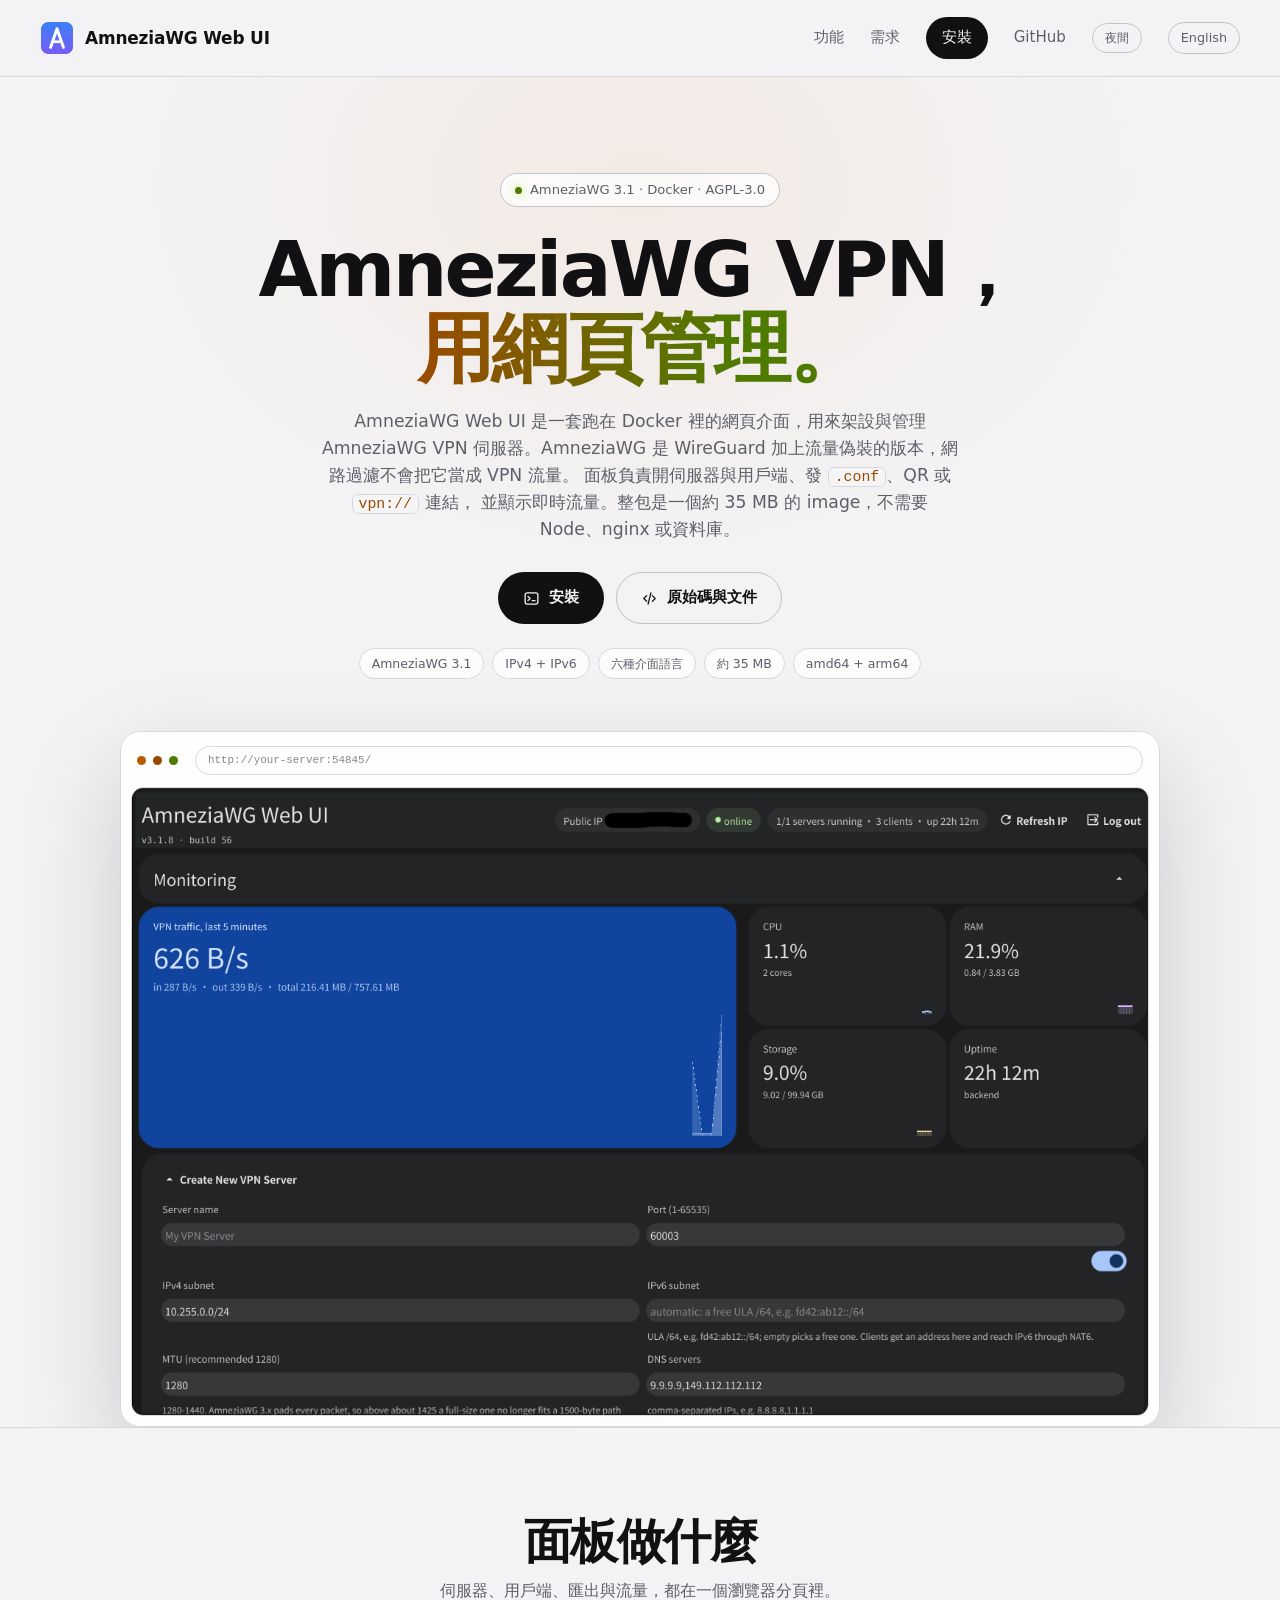
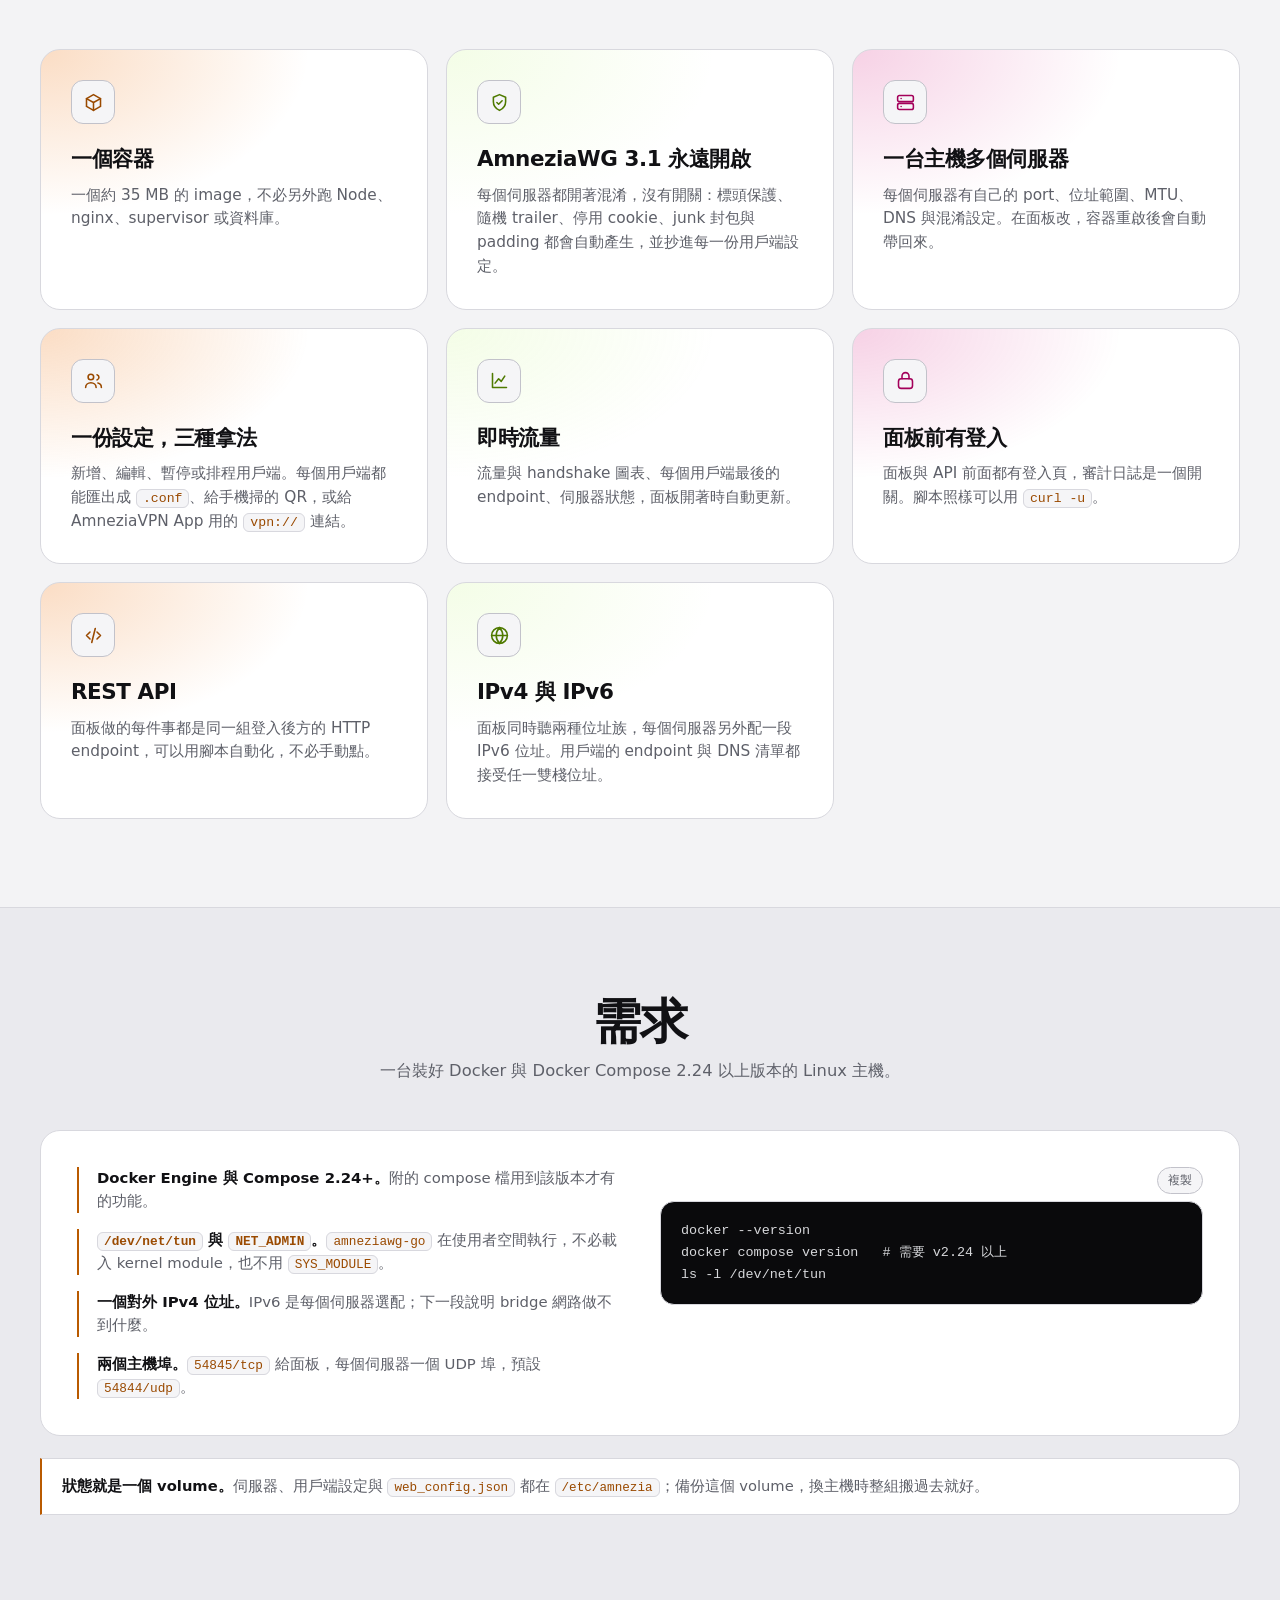
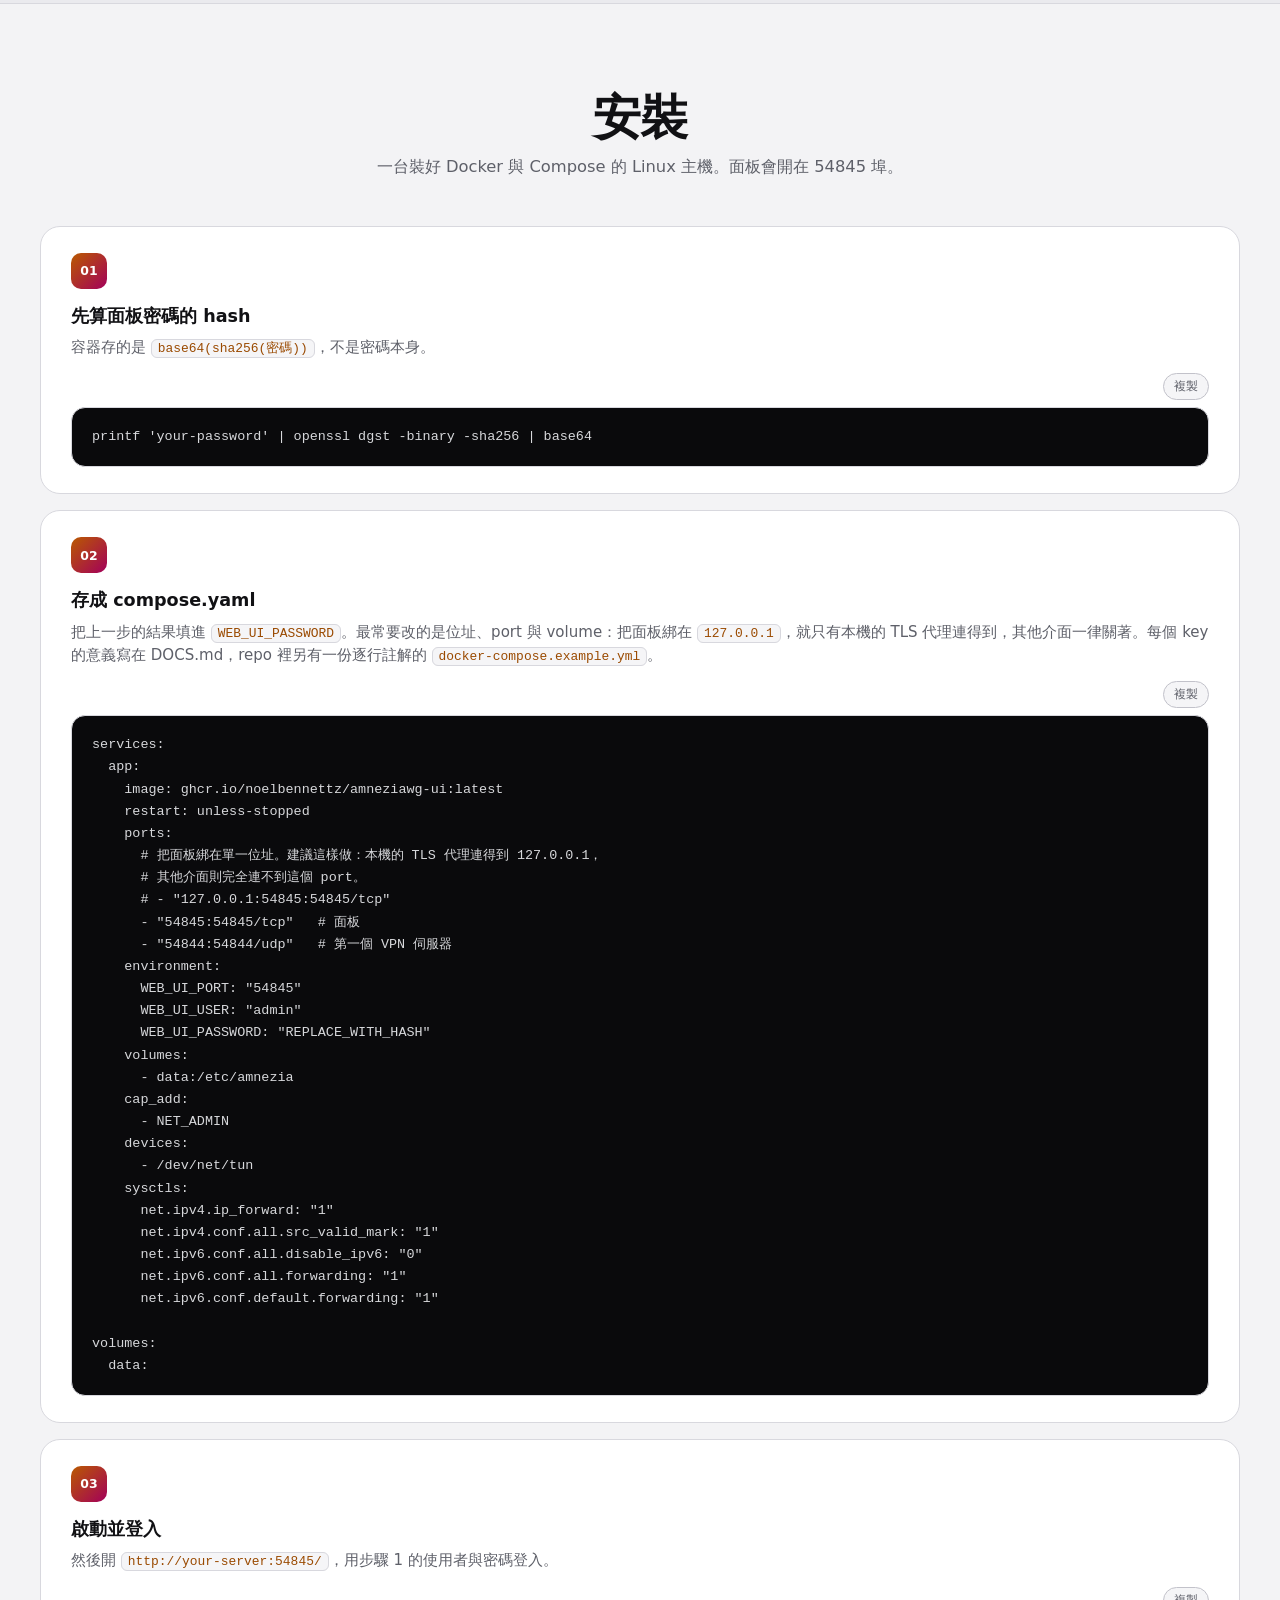
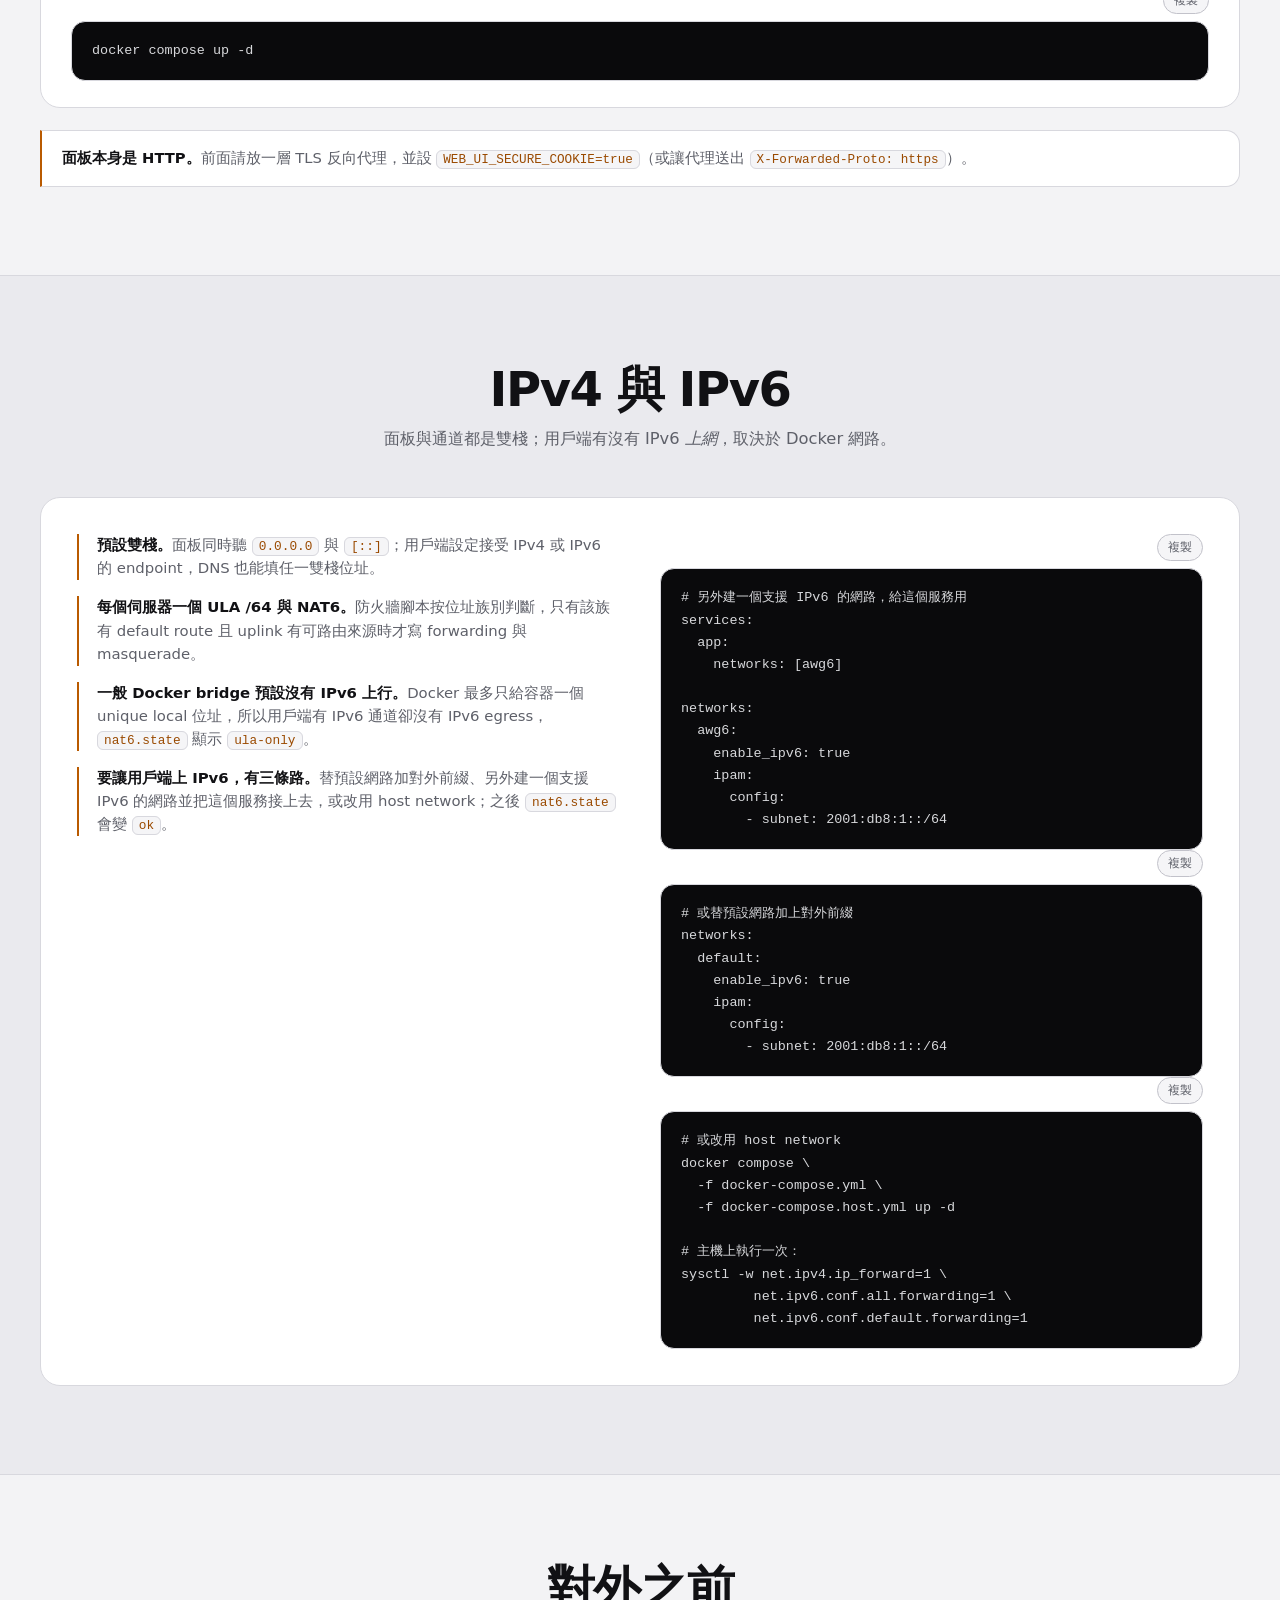
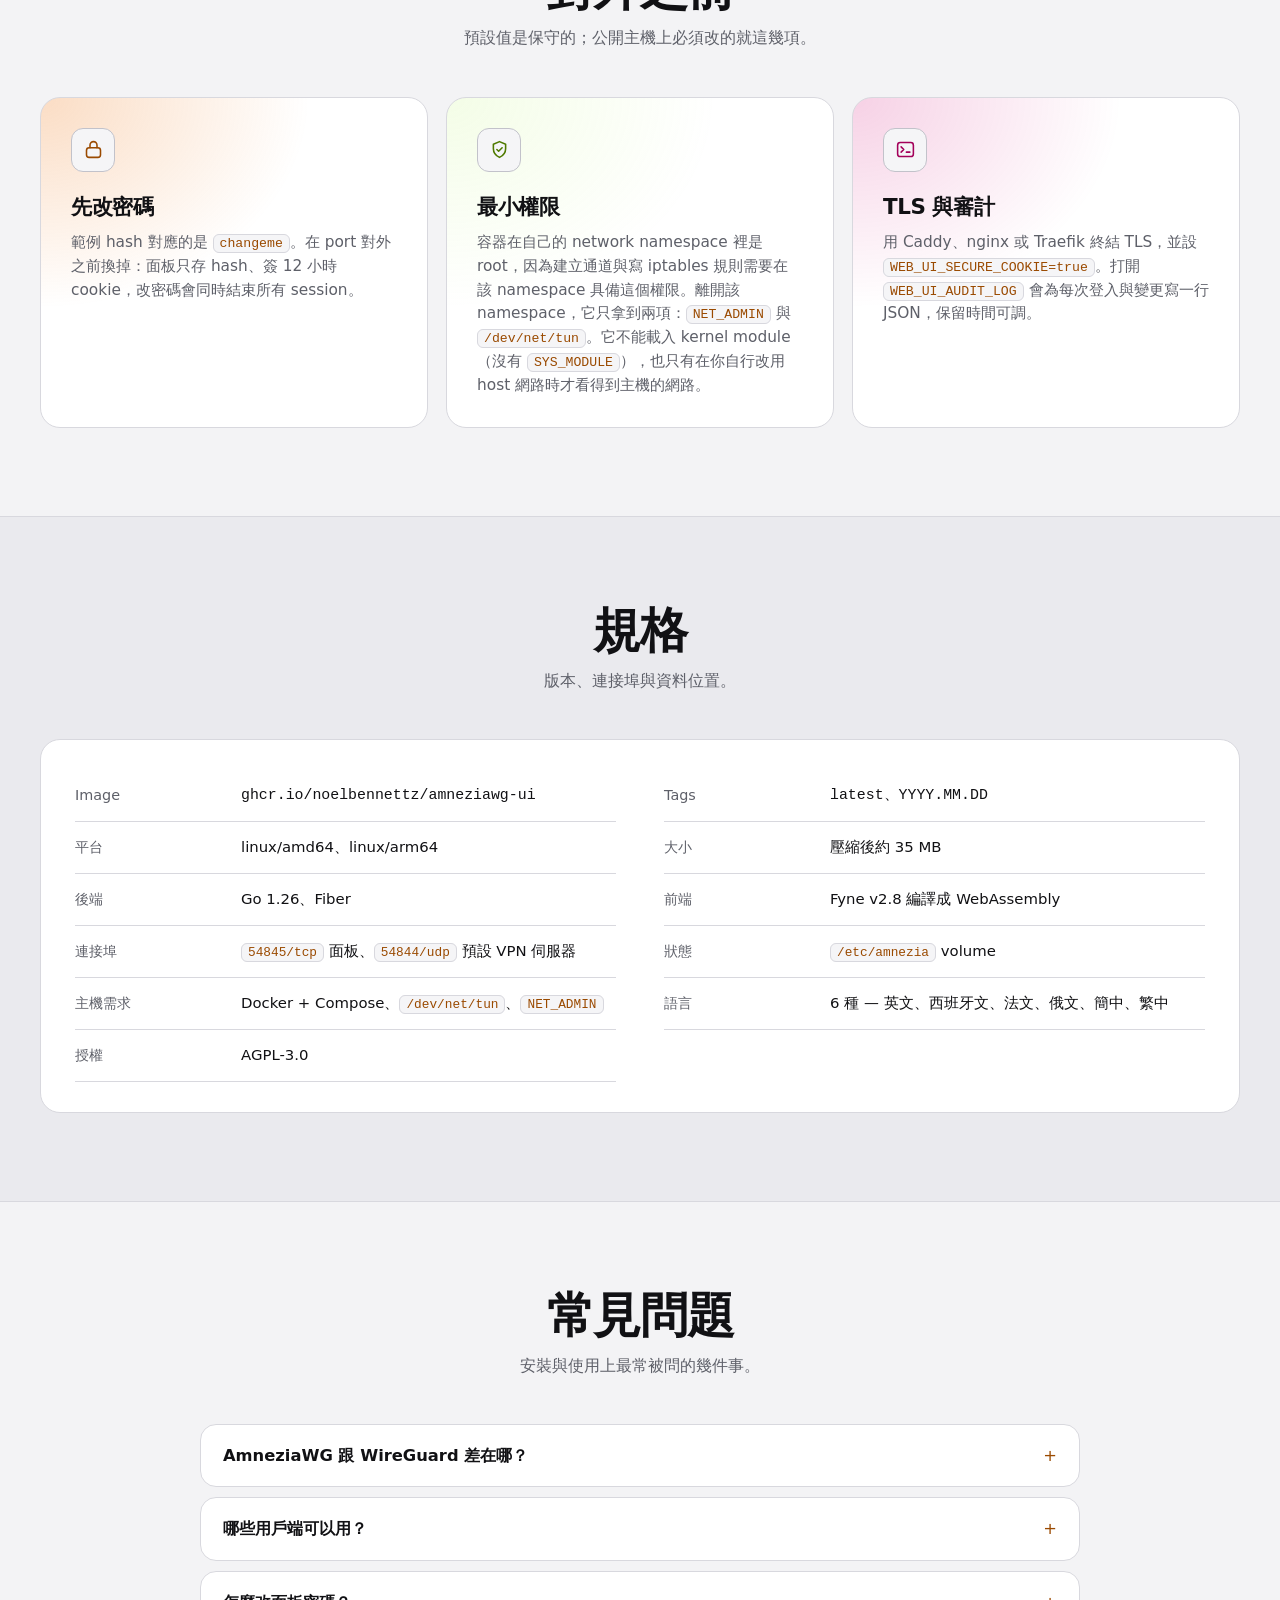
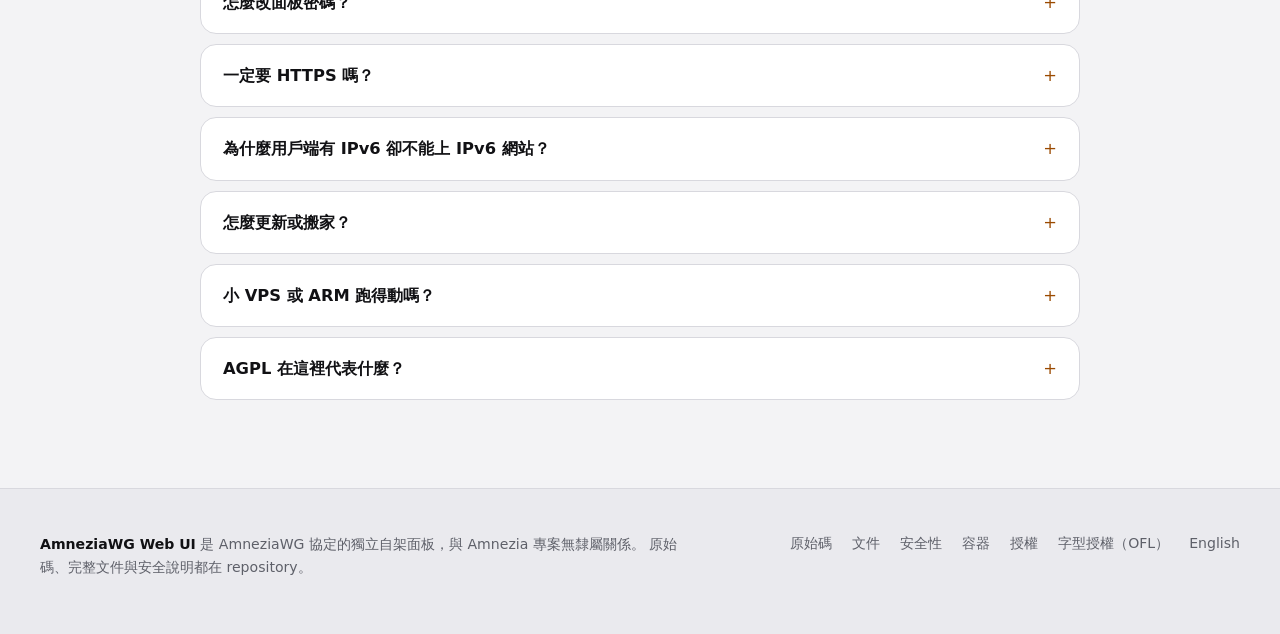
==== docs/zh.html @ 4cb60e6b "Describe the panel in the visitor terms, not the implementation Cards no longer list the Go/Fiber/Fy" ====
<!doctype html>
<html lang="zh-Hant">
<head>
<meta charset="utf-8">
<meta name="viewport" content="width=device-width, initial-scale=1">
<title>AmneziaWG Web UI — 一個容器跑起自架 VPN 面板</title>
<meta name="description" content="自架的 AmneziaWG 3.1 管理面板，約 35 MB 的 Docker image。建立伺服器與用戶端、匯出 .conf／QR／vpn://、即時看流量，支援 IPv4 與 IPv6。">
<meta name="theme-color" content="#0e0e11">
<link rel="canonical" href="https://noelbennettz.github.io/amneziawg-ui/zh.html">
<link rel="alternate" hreflang="en" href="index.html">
<link rel="icon" href="assets/icon.png" type="image/png">
<link rel="apple-touch-icon" href="assets/icon.png">
<link rel="preload" href="assets/fonts/plex-700.woff2" as="font" type="font/woff2" crossorigin>
<script>
(function () {
  var root = document.documentElement;
  var zh = root.lang.indexOf("zh") === 0;
  try {
    var saved = localStorage.getItem("theme");
    root.dataset.theme = saved ||
      (window.matchMedia("(prefers-color-scheme: dark)").matches ? "dark" : "light");
  } catch (e) { root.dataset.theme = "dark"; }
  document.addEventListener("DOMContentLoaded", function () {
    var btn = document.querySelector(".theme-toggle");
    if (!btn) return;
    function render() {
      var dark = root.dataset.theme === "dark";
      btn.textContent = dark ? (zh ? "日間" : "Light") : (zh ? "夜間" : "Dark");
      btn.setAttribute("aria-label",
        dark ? (zh ? "切換日間模式" : "Switch to light mode")
             : (zh ? "切換夜間模式" : "Switch to dark mode"));
      btn.setAttribute("aria-pressed", dark ? "true" : "false");
    }
    btn.addEventListener("click", function () {
      root.dataset.theme = root.dataset.theme === "dark" ? "light" : "dark";
      try { localStorage.setItem("theme", root.dataset.theme); } catch (e) {}
      render();
    });
    render();
  });
})();
</script>
<link rel="stylesheet" href="style.css">
<meta property="og:type" content="website">
<meta property="og:title" content="AmneziaWG Web UI — 一個容器跑起自架 VPN">
<meta property="og:description" content="自架 AmneziaWG 3.1 面板：伺服器、用戶端、QR、vpn:// 與即時流量。單一約 35 MB Docker image，IPv4 + IPv6。">
<meta property="og:url" content="https://noelbennettz.github.io/amneziawg-ui/zh.html">
<meta property="og:image" content="https://noelbennettz.github.io/amneziawg-ui/assets/dashboard.png">
<meta name="twitter:card" content="summary_large_image">
<script src="app.js" defer></script>
</head>
<body>
<a class="skip" href="#main">跳到內容</a>

<svg class="visually-hidden" aria-hidden="true" focusable="false">
  <symbol id="i-box" viewBox="0 0 24 24" fill="none" stroke="currentColor" stroke-width="1.8" stroke-linecap="round" stroke-linejoin="round"><path d="m12 3 8 4.5v9L12 21l-8-4.5v-9L12 3Z"/><path d="m4 7.5 8 4.5 8-4.5M12 12v9"/></symbol>
  <symbol id="i-shield" viewBox="0 0 24 24" fill="none" stroke="currentColor" stroke-width="1.8" stroke-linecap="round" stroke-linejoin="round"><path d="M12 3 5 6v5c0 4.5 3 8 7 10 4-2 7-5.5 7-10V6l-7-3Z"/><path d="m9 12 2 2 4-4"/></symbol>
  <symbol id="i-server" viewBox="0 0 24 24" fill="none" stroke="currentColor" stroke-width="1.8" stroke-linecap="round" stroke-linejoin="round"><rect x="3" y="4" width="18" height="7" rx="2"/><rect x="3" y="13" width="18" height="7" rx="2"/><path d="M7 7.5h.01M7 16.5h.01"/></symbol>
  <symbol id="i-users" viewBox="0 0 24 24" fill="none" stroke="currentColor" stroke-width="1.8" stroke-linecap="round" stroke-linejoin="round"><circle cx="9" cy="8" r="3.2"/><path d="M3 20c0-3.2 2.7-5.5 6-5.5s6 2.3 6 5.5"/><path d="M16 5.5a3 3 0 0 1 0 5.8M17 14.8c2.4.5 4 2.4 4 5.2"/></symbol>
  <symbol id="i-chart" viewBox="0 0 24 24" fill="none" stroke="currentColor" stroke-width="1.8" stroke-linecap="round" stroke-linejoin="round"><path d="M4 20V4M4 20h16"/><path d="m7 15 4-5 3 3 4-6"/></symbol>
  <symbol id="i-lock" viewBox="0 0 24 24" fill="none" stroke="currentColor" stroke-width="1.8" stroke-linecap="round" stroke-linejoin="round"><rect x="4" y="10" width="16" height="11" rx="3"/><path d="M8 10V7a4 4 0 0 1 8 0v3"/></symbol>
  <symbol id="i-code" viewBox="0 0 24 24" fill="none" stroke="currentColor" stroke-width="1.8" stroke-linecap="round" stroke-linejoin="round"><path d="m8 8-4 4 4 4m8-8 4 4-4 4M14 4l-4 16"/></symbol>
  <symbol id="i-globe" viewBox="0 0 24 24" fill="none" stroke="currentColor" stroke-width="1.8" stroke-linecap="round" stroke-linejoin="round"><circle cx="12" cy="12" r="9"/><path d="M3 12h18M12 3c2.5 2.7 3.8 5.7 3.8 9S14.5 18.3 12 21c-2.5-2.7-3.8-5.7-3.8-9S9.5 5.7 12 3Z"/></symbol>
  <symbol id="i-terminal" viewBox="0 0 24 24" fill="none" stroke="currentColor" stroke-width="1.8" stroke-linecap="round" stroke-linejoin="round"><rect x="3" y="4" width="18" height="16" rx="3"/><path d="m7 9 3 3-3 3M13 15h4"/></symbol>
  <symbol id="i-arrow" viewBox="0 0 24 24" fill="none" stroke="currentColor" stroke-width="1.8" stroke-linecap="round" stroke-linejoin="round"><path d="M5 12h14m0 0-5-5m5 5-5 5"/></symbol>
</svg>

<header class="site-header">
  <div class="container">
    <a class="brand" href="zh.html">
      <img src="assets/icon.png" alt="" width="34" height="34">
      <span class="brand-text">AmneziaWG <span class="brand-sub">Web UI</span></span>
    </a>
    <nav class="nav" aria-label="主要導覽">
      <a class="hide-sm" href="#features">功能</a>
      <a class="hide-sm" href="#requirements">需求</a>
      <a class="nav-cta" href="#deploy">安裝</a>
      <a class="hide-sm" href="https://github.com/noelbennettz/amneziawg-ui">GitHub</a>
      <button class="theme-toggle" type="button" aria-pressed="false">夜間</button>
      <a class="lang" href="index.html" hreflang="en" lang="en">English</a>
    </nav>
  </div>
</header>

<main id="main">

<section class="hero">
  <div class="container">
    <div>
      <span class="eyebrow"><span class="dot"></span>AmneziaWG 3.1 · Docker · AGPL-3.0</span>
      <h1>AmneziaWG VPN，<br><span class="grad">用網頁管理。</span></h1>
      <p class="lede">
        AmneziaWG Web UI 是一套跑在 Docker 裡的網頁介面，用來架設與管理 AmneziaWG VPN
        伺服器。AmneziaWG 是 WireGuard 加上流量偽裝的版本，網路過濾不會把它當成 VPN 流量。
        面板負責開伺服器與用戶端、發 <code>.conf</code>、QR 或 <code>vpn://</code> 連結，
        並顯示即時流量。整包是一個約 35 MB 的 image，不需要 Node、nginx 或資料庫。
      </p>
      <div class="actions">
        <a class="btn btn-primary" href="#deploy">
          <svg aria-hidden="true"><use href="#i-terminal"/></svg>
          安裝
        </a>
        <a class="btn btn-ghost" href="https://github.com/noelbennettz/amneziawg-ui">
          <svg aria-hidden="true"><use href="#i-code"/></svg>
          原始碼與文件
        </a>
      </div>
      <div class="pills">
        <span class="pill">AmneziaWG 3.1</span>
        <span class="pill">IPv4 + IPv6</span>
        <span class="pill">六種介面語言</span>
        <span class="pill">約 35 MB</span>
        <span class="pill">amd64 + arm64</span>
      </div>
    </div>
    <div class="browser">
      <div class="browser-bar" aria-hidden="true">
        <span></span><span></span><span></span>
        <div class="browser-url">http://your-server:54845/</div>
      </div>
      <img src="assets/dashboard.png" width="1380" height="851" alt="AmneziaWG Web UI 儀表板：流量、CPU、RAM、儲存圖表，以及含 IPv4/IPv6 子網欄位的建立伺服器表單">
    </div>
  </div>
</section>


<section id="features">
  <div class="container">
    <div class="section-head">
      <h2>面板做什麼</h2>
      <p>伺服器、用戶端、匯出與流量，都在一個瀏覽器分頁裡。</p>
    </div>
    <div class="grid">
      <article class="card">
        <div class="icon"><svg aria-hidden="true"><use href="#i-box"/></svg></div>
        <h3>一個容器</h3>
        <p>一個約 35 MB 的 image，不必另外跑 Node、nginx、supervisor 或資料庫。</p>
      </article>
      <article class="card">
        <div class="icon"><svg aria-hidden="true"><use href="#i-shield"/></svg></div>
        <h3>AmneziaWG 3.1 永遠開啟</h3>
        <p>每個伺服器都開著混淆，沒有開關：標頭保護、隨機 trailer、停用 cookie、junk 封包與 padding 都會自動產生，並抄進每一份用戶端設定。</p>
      </article>
      <article class="card">
        <div class="icon"><svg aria-hidden="true"><use href="#i-server"/></svg></div>
        <h3>一台主機多個伺服器</h3>
        <p>每個伺服器有自己的 port、位址範圍、MTU、DNS 與混淆設定。在面板改，容器重啟後會自動帶回來。</p>
      </article>
      <article class="card">
        <div class="icon"><svg aria-hidden="true"><use href="#i-users"/></svg></div>
        <h3>一份設定，三種拿法</h3>
        <p>新增、編輯、暫停或排程用戶端。每個用戶端都能匯出成 <code>.conf</code>、給手機掃的 QR，或給 AmneziaVPN App 用的 <code>vpn://</code> 連結。</p>
      </article>
      <article class="card">
        <div class="icon"><svg aria-hidden="true"><use href="#i-chart"/></svg></div>
        <h3>即時流量</h3>
        <p>流量與 handshake 圖表、每個用戶端最後的 endpoint、伺服器狀態，面板開著時自動更新。</p>
      </article>
      <article class="card">
        <div class="icon"><svg aria-hidden="true"><use href="#i-lock"/></svg></div>
        <h3>面板前有登入</h3>
        <p>面板與 API 前面都有登入頁，審計日誌是一個開關。腳本照樣可以用 <code>curl -u</code>。</p>
      </article>
      <article class="card">
        <div class="icon"><svg aria-hidden="true"><use href="#i-code"/></svg></div>
        <h3>REST API</h3>
        <p>面板做的每件事都是同一組登入後方的 HTTP endpoint，可以用腳本自動化，不必手動點。</p>
      </article>
      <article class="card">
        <div class="icon"><svg aria-hidden="true"><use href="#i-globe"/></svg></div>
        <h3>IPv4 與 IPv6</h3>
        <p>面板同時聽兩種位址族，每個伺服器另外配一段 IPv6 位址。用戶端的 endpoint 與 DNS 清單都接受任一雙棧位址。</p>
      </article>
    </div>
  </div>
</section>

<section id="requirements" class="alt">
  <div class="container">
    <div class="section-head">
      <h2>需求</h2>
      <p>一台裝好 Docker 與 Docker Compose 2.24 以上版本的 Linux 主機。</p>
    </div>
    <div class="split">
      <ul class="checks">
        <li><strong>Docker Engine 與 Compose 2.24+。</strong>附的 compose 檔用到該版本才有的功能。</li>
        <li><strong><code>/dev/net/tun</code> 與 <code>NET_ADMIN</code>。</strong><code>amneziawg-go</code> 在使用者空間執行，不必載入 kernel module，也不用 <code>SYS_MODULE</code>。</li>
        <li><strong>一個對外 IPv4 位址。</strong>IPv6 是每個伺服器選配；下一段說明 bridge 網路做不到什麼。</li>
        <li><strong>兩個主機埠。</strong><code>54845/tcp</code> 給面板，每個伺服器一個 UDP 埠，預設 <code>54844/udp</code>。</li>
      </ul>
      <div>
        <div class="copy-wrap">
          <button class="copy" type="button" data-copy>複製</button>
          <pre><code>docker --version
docker compose version   # 需要 v2.24 以上
ls -l /dev/net/tun</code></pre>
        </div>
      </div>
    </div>
    <p class="note">
      <strong>狀態就是一個 volume。</strong>伺服器、用戶端設定與 <code>web_config.json</code> 都在
      <code>/etc/amnezia</code>；備份這個 volume，換主機時整組搬過去就好。
    </p>
  </div>
</section>


<section id="deploy">
  <div class="container">
    <div class="section-head">
      <h2>安裝</h2>
      <p>一台裝好 Docker 與 Compose 的 Linux 主機。面板會開在 54845 埠。</p>
    </div>
    <div class="steps">
      <div class="step">
        <h3>先算面板密碼的 hash</h3>
        <p>容器存的是 <code>base64(sha256(密碼))</code>，不是密碼本身。</p>
        <div class="copy-wrap">
          <button class="copy" type="button" data-copy>複製</button>
          <pre><code>printf 'your-password' | openssl dgst -binary -sha256 | base64</code></pre>
        </div>
      </div>
      <div class="step">
        <h3>存成 compose.yaml</h3>
        <p>把上一步的結果填進 <code>WEB_UI_PASSWORD</code>。最常要改的是位址、port 與 volume：把面板綁在 <code>127.0.0.1</code>，就只有本機的 TLS 代理連得到，其他介面一律關著。每個 key 的意義寫在 DOCS.md，repo 裡另有一份逐行註解的 <code>docker-compose.example.yml</code>。</p>
        <div class="copy-wrap">
          <button class="copy" type="button" data-copy>複製</button>
          <pre><code>services:
  app:
    image: ghcr.io/noelbennettz/amneziawg-ui:latest
    restart: unless-stopped
    ports:
      # 把面板綁在單一位址。建議這樣做：本機的 TLS 代理連得到 127.0.0.1，
      # 其他介面則完全連不到這個 port。
      # - "127.0.0.1:54845:54845/tcp"
      - "54845:54845/tcp"   # 面板
      - "54844:54844/udp"   # 第一個 VPN 伺服器
    environment:
      WEB_UI_PORT: "54845"
      WEB_UI_USER: "admin"
      WEB_UI_PASSWORD: "REPLACE_WITH_HASH"
    volumes:
      - data:/etc/amnezia
    cap_add:
      - NET_ADMIN
    devices:
      - /dev/net/tun
    sysctls:
      net.ipv4.ip_forward: "1"
      net.ipv4.conf.all.src_valid_mark: "1"
      net.ipv6.conf.all.disable_ipv6: "0"
      net.ipv6.conf.all.forwarding: "1"
      net.ipv6.conf.default.forwarding: "1"

volumes:
  data:</code></pre>
        </div>
      </div>
      <div class="step">
        <h3>啟動並登入</h3>
        <p>然後開 <code>http://your-server:54845/</code>，用步驟 1 的使用者與密碼登入。</p>
        <div class="copy-wrap">
          <button class="copy" type="button" data-copy>複製</button>
          <pre><code>docker compose up -d</code></pre>
        </div>
      </div>
    </div>
    <p class="note">
      <strong>面板本身是 HTTP。</strong>前面請放一層 TLS 反向代理，並設
      <code>WEB_UI_SECURE_COOKIE=true</code>（或讓代理送出 <code>X-Forwarded-Proto: https</code>）。
    </p>
  </div>
</section>

<section id="ipv6" class="alt">
  <div class="container">
    <div class="section-head">
      <h2>IPv4 與 IPv6</h2>
      <p>面板與通道都是雙棧；用戶端有沒有 IPv6 <em>上網</em>，取決於 Docker 網路。</p>
    </div>
    <div class="split">
      <div>
        <ul class="checks">
          <li><strong>預設雙棧。</strong>面板同時聽 <code>0.0.0.0</code> 與 <code>[::]</code>；用戶端設定接受 IPv4 或 IPv6 的 endpoint，DNS 也能填任一雙棧位址。</li>
          <li><strong>每個伺服器一個 ULA /64 與 NAT6。</strong>防火牆腳本按位址族別判斷，只有該族有 default route 且 uplink 有可路由來源時才寫 forwarding 與 masquerade。</li>
          <li><strong>一般 Docker bridge 預設沒有 IPv6 上行。</strong>Docker 最多只給容器一個 unique local 位址，所以用戶端有 IPv6 通道卻沒有 IPv6 egress，<code>nat6.state</code> 顯示 <code>ula-only</code>。</li>
          <li><strong>要讓用戶端上 IPv6，有三條路。</strong>替預設網路加對外前綴、另外建一個支援 IPv6 的網路並把這個服務接上去，或改用 host network；之後 <code>nat6.state</code> 會變 <code>ok</code>。</li>
        </ul>
      </div>
      <div>
        <div class="copy-wrap">
          <button class="copy" type="button" data-copy>複製</button>
          <pre><code># 另外建一個支援 IPv6 的網路，給這個服務用
services:
  app:
    networks: [awg6]

networks:
  awg6:
    enable_ipv6: true
    ipam:
      config:
        - subnet: 2001:db8:1::/64</code></pre>
        </div>
        <div class="copy-wrap">
          <button class="copy" type="button" data-copy>複製</button>
          <pre><code># 或替預設網路加上對外前綴
networks:
  default:
    enable_ipv6: true
    ipam:
      config:
        - subnet: 2001:db8:1::/64</code></pre>
        </div>
        <div class="copy-wrap">
          <button class="copy" type="button" data-copy>複製</button>
          <pre><code># 或改用 host network
docker compose \
  -f docker-compose.yml \
  -f docker-compose.host.yml up -d

# 主機上執行一次：
sysctl -w net.ipv4.ip_forward=1 \
         net.ipv6.conf.all.forwarding=1 \
         net.ipv6.conf.default.forwarding=1</code></pre>
        </div>
      </div>
    </div>
  </div>
</section>


<section id="security">
  <div class="container">
    <div class="section-head">
      <h2>對外之前</h2>
      <p>預設值是保守的；公開主機上必須改的就這幾項。</p>
    </div>
    <div class="grid">
      <article class="card">
        <div class="icon"><svg aria-hidden="true"><use href="#i-lock"/></svg></div>
        <h3>先改密碼</h3>
        <p>範例 hash 對應的是 <code>changeme</code>。在 port 對外之前換掉：面板只存 hash、簽 12 小時 cookie，改密碼會同時結束所有 session。</p>
      </article>
      <article class="card">
        <div class="icon"><svg aria-hidden="true"><use href="#i-shield"/></svg></div>
        <h3>最小權限</h3>
        <p>容器在自己的 network namespace 裡是 root，因為建立通道與寫 iptables 規則需要在該 namespace 具備這個權限。離開該 namespace，它只拿到兩項：<code>NET_ADMIN</code> 與 <code>/dev/net/tun</code>。它不能載入 kernel module（沒有 <code>SYS_MODULE</code>），也只有在你自行改用 host 網路時才看得到主機的網路。</p>
      </article>
      <article class="card">
        <div class="icon"><svg aria-hidden="true"><use href="#i-terminal"/></svg></div>
        <h3>TLS 與審計</h3>
        <p>用 Caddy、nginx 或 Traefik 終結 TLS，並設 <code>WEB_UI_SECURE_COOKIE=true</code>。打開 <code>WEB_UI_AUDIT_LOG</code> 會為每次登入與變更寫一行 JSON，保留時間可調。</p>
      </article>
    </div>
  </div>
</section>

<section id="specs" class="alt">
  <div class="container">
    <div class="section-head">
      <h2>規格</h2>
      <p>版本、連接埠與資料位置。</p>
    </div>
    <dl class="specs">
      <div><dt>Image</dt><dd class="mono">ghcr.io/noelbennettz/amneziawg-ui</dd></div>
      <div><dt>Tags</dt><dd class="mono">latest、YYYY.MM.DD</dd></div>
      <div><dt>平台</dt><dd>linux/amd64、linux/arm64</dd></div>
      <div><dt>大小</dt><dd>壓縮後約 35 MB</dd></div>
      <div><dt>後端</dt><dd>Go 1.26、Fiber</dd></div>
      <div><dt>前端</dt><dd>Fyne v2.8 編譯成 WebAssembly</dd></div>
      <div><dt>連接埠</dt><dd><code>54845/tcp</code> 面板、<code>54844/udp</code> 預設 VPN 伺服器</dd></div>
      <div><dt>狀態</dt><dd><code>/etc/amnezia</code> volume</dd></div>
      <div><dt>主機需求</dt><dd>Docker + Compose、<code>/dev/net/tun</code>、<code>NET_ADMIN</code></dd></div>
      <div><dt>語言</dt><dd>6 種 — 英文、西班牙文、法文、俄文、簡中、繁中</dd></div>
      <div><dt>授權</dt><dd>AGPL-3.0</dd></div>
    </dl>
  </div>
</section>


<section id="faq">
  <div class="container">
    <div class="section-head">
      <h2>常見問題</h2>
      <p>安裝與使用上最常被問的幾件事。</p>
    </div>
    <div class="faq">
      <details>
        <summary>AmneziaWG 跟 WireGuard 差在哪？</summary>
        <p>加密與速度相同，多了混淆：junk 封包、padding 與改寫的標頭讓 DPI 認不出協定。AmneziaWG 3.0 加入標頭保護，3.1 再加隨機 trailer 並停用 cookie 交換；這個面板預設全部開啟。</p>
      </details>
      <details>
        <summary>哪些用戶端可以用？</summary>
        <p>官方 <strong>AmneziaVPN 5.0.1.5 或更新版</strong>，Windows、macOS、Linux、Android、iOS 都有：貼上 <code>vpn://</code> 或掃 QR。較舊的 AmneziaWG 用戶端請在伺服器表單清掉 <code>RandomTrailers</code> 與 <code>DisableCookies</code>。</p>
      </details>
      <details>
        <summary>怎麼改面板密碼？</summary>
        <p>用 <code>printf 'your-password' | openssl dgst -binary -sha256 | base64</code> 算出新值，填進 <code>WEB_UI_PASSWORD</code>，重啟容器。改密碼會讓所有 session 立即失效。</p>
      </details>
      <details>
        <summary>一定要 HTTPS 嗎？</summary>
        <p>容器只提供 HTTP。前面放 Caddy、nginx 或 Traefik 做 TLS；代理在同一台主機時，port 發佈到 host 的 loopback，並設 <code>WEB_UI_SECURE_COOKIE=true</code> 或轉送 <code>X-Forwarded-Proto: https</code>。</p>
      </details>
      <details>
        <summary>為什麼用戶端有 IPv6 卻不能上 IPv6 網站？</summary>
        <p>一般 Docker bridge 預設只給容器一個 unique local 位址，NAT6 只能轉到 ULA。兩條路：替 compose 網路加上對外前綴（<code>enable_ipv6: true</code> 加 <code>ipam</code> 子網，前綴要由供應商路由到本機，daemon 需開 <code>"ipv6": true</code> 與 <code>"ip6tables": true</code>），或改用 <code>docker-compose.host.yml</code>。API 的 <code>nat6.state</code> 會告訴你是哪一種。</p>
      </details>
      <details>
        <summary>怎麼更新或搬家？</summary>
        <p>更新用 <code>docker compose pull</code> 再 <code>docker compose up -d</code>；想讓升級變成一個決定，就把 compose 裡的 tag 釘在日期版。搬家只要把 <code>/etc/amnezia</code> volume 複製到新主機再啟動。</p>
      </details>
      <details>
        <summary>小 VPS 或 ARM 跑得動嗎？</summary>
        <p>image 有 <code>amd64</code> 與 <code>arm64</code>，容器本身約 35 MB。通道在使用者空間，所以不用管主機的 kernel module 版本。</p>
      </details>
      <details>
        <summary>AGPL 在這裡代表什麼？</summary>
        <p>自架、fork、賣支援都可以。但如果你把修改過的面板當成網路服務給別人用，使用者必須能取得你實際執行版本的原始碼——這就是第 13 條。</p>
      </details>
    </div>
  </div>
</section>

</main>

<footer class="site-footer">
  <div class="container">
    <div class="fine">
      <strong>AmneziaWG Web UI</strong> 是 AmneziaWG 協定的獨立自架面板，與 Amnezia 專案無隸屬關係。
      原始碼、完整文件與安全說明都在 repository。
    </div>
    <nav aria-label="頁尾">
      <a href="https://github.com/noelbennettz/amneziawg-ui">原始碼</a>
      <a href="https://github.com/noelbennettz/amneziawg-ui/blob/main/DOCS.md">文件</a>
      <a href="https://github.com/noelbennettz/amneziawg-ui/blob/main/SECURITY.md">安全性</a>
      <a href="https://github.com/noelbennettz/amneziawg-ui/pkgs/container/amneziawg-ui">容器</a>
      <a href="https://github.com/noelbennettz/amneziawg-ui/blob/main/LICENSE">授權</a>
      <a href="assets/fonts/OFL.txt">字型授權（OFL）</a>
      <a href="index.html" hreflang="en" lang="en">English</a>
    </nav>
  </div>
</footer>

<script type="application/ld+json">
{
  "@context": "https://schema.org",
  "@type": "SoftwareApplication",
  "name": "AmneziaWG Web UI",
  "operatingSystem": "Linux (Docker)",
  "applicationCategory": "UtilitiesApplication",
  "offers": { "@type": "Offer", "price": "0", "priceCurrency": "USD" },
  "license": "https://www.gnu.org/licenses/agpl-3.0.html",
  "codeRepository": "https://github.com/noelbennettz/amneziawg-ui",
  "downloadUrl": "https://github.com/noelbennettz/amneziawg-ui/pkgs/container/amneziawg-ui"
}
</script>
</body>
</html>
---- docs/style.css ----
/* AmneziaWG Web UI — dark product style, inspired by the Amnezia visual language.
   Original layout, copy and graphics; IBM Plex Sans is self-hosted under the OFL. */

@font-face {
  font-family: "IBM Plex Sans";
  src: url("assets/fonts/plex-400.woff2") format("woff2");
  font-weight: 400;
  font-style: normal;
  font-display: swap;
}
@font-face {
  font-family: "IBM Plex Sans";
  src: url("assets/fonts/plex-500.woff2") format("woff2");
  font-weight: 500;
  font-style: normal;
  font-display: swap;
}
@font-face {
  font-family: "IBM Plex Sans";
  src: url("assets/fonts/plex-700.woff2") format("woff2");
  font-weight: 700;
  font-style: normal;
  font-display: swap;
}

:root {
  color-scheme: dark;
  --bg: #0e0e11;
  --bg-2: #101012;
  --surface: #17181c;
  --surface-2: #1c1d21;
  --line: #2b2b2b;
  --line-2: #3a3b40;
  --text: #eaeaec;
  --muted: #878b91;
  --dim: #5f6268;
  --orange: #ed700a;
  --peach: #fbb26a;
  --lime: #aef151;
  --pink: #cf0070;
  --max: 1200px;
  --radius: 20px;
}

:root[data-theme="light"] {
  color-scheme: light;
  --bg: #f3f3f5;
  --bg-2: #eaeaee;
  --surface: #ffffff;
  --surface-2: #f5f5f7;
  --line: #d8d8de;
  --line-2: #c2c2ca;
  --text: #111114;
  --muted: #5e6069;
  --dim: #85858e;
  --orange: #b95a00;
  --peach: #9a4a00;
  --lime: #4f7a00;
  --pink: #a3005a;
}
:root[data-theme="light"] .btn-primary:hover { color: #fff; }
:root[data-theme="light"] .browser { box-shadow: 0 40px 100px rgba(20, 20, 40, 0.18); }
:root[data-theme="light"] .hero::before { opacity: 0.55; }
:root[data-theme="light"] .hero::after { opacity: 0.45; }
:root[data-theme="light"] .site-footer { background: var(--bg-2); }

* { box-sizing: border-box; }
html { scroll-behavior: smooth; }

@media (prefers-reduced-motion: reduce) {
  html { scroll-behavior: auto; }
  * { animation: none !important; transition: none !important; }
}

body {
  margin: 0;
  background: var(--bg);
  color: var(--text);
  font-family: "IBM Plex Sans", ui-sans-serif, system-ui, -apple-system,
    "Segoe UI", Roboto, "Noto Sans", "Noto Sans TC", sans-serif;
  font-size: 17px;
  line-height: 1.55;
  -webkit-font-smoothing: antialiased;
}

a { color: var(--peach); text-decoration: none; }
a:hover { text-decoration: underline; text-underline-offset: 3px; }
img { max-width: 100%; display: block; }
code, pre { font-family: ui-monospace, SFMono-Regular, "SF Mono", Menlo,
  Consolas, "Liberation Mono", monospace; }

.container {
  width: min(100% - 48px, var(--max));
  margin-inline: auto;
}

.skip {
  position: absolute;
  left: -9999px;
  top: 0;
  z-index: 100;
  padding: 10px 16px;
  background: var(--text);
  color: var(--bg);
}

/* Header */

.site-header {
  position: sticky;
  top: 0;
  z-index: 50;
  background: color-mix(in srgb, var(--bg) 90%, transparent);
  backdrop-filter: blur(16px);
  border-bottom: 1px solid var(--line);
}
.site-header .container {
  display: flex;
  align-items: center;
  gap: 26px;
  min-height: 76px;
}
.brand {
  display: flex;
  align-items: center;
  gap: 11px;
  color: var(--text);
  font-size: 1.06rem;
  font-weight: 700;
  letter-spacing: -0.01em;
  white-space: nowrap;
}
.brand-text { white-space: nowrap; }
.brand:hover { color: var(--text); text-decoration: none; }
.brand img {
  width: 34px;
  height: 34px;
  border-radius: 10px;
}
.nav {
  display: flex;
  align-items: center;
  gap: 26px;
  margin-left: auto;
}
.nav a { color: var(--muted); font-size: 0.94rem; font-weight: 500; }
.nav a:hover { color: var(--text); text-decoration: none; }
.nav-cta {
  padding: 9px 16px;
  border-radius: 999px;
  background: var(--text);
  color: var(--bg) !important;
  font-weight: 600;
}
.nav-cta:hover { background: var(--peach); }
.lang {
  border: 1px solid var(--line-2);
  border-radius: 999px;
  padding: 5px 12px;
  font-size: 0.8rem !important;
  white-space: nowrap;
}
.lang:hover { border-color: var(--peach); }
.theme-toggle {
  min-height: 30px;
  padding: 6px 12px;
  border: 1px solid var(--line-2);
  border-radius: 999px;
  background: none;
  color: var(--muted);
  font-family: inherit;
  font-size: 0.72rem;
  font-weight: 500;
  cursor: pointer;
}
.theme-toggle:hover { color: var(--text); border-color: var(--peach); }

@media (max-width: 900px) {
  .nav .hide-sm { display: none; }
  .site-header .container { min-height: 64px; }
}

@media (max-width: 480px) {
  .site-header .container { gap: 12px; }
  .brand { font-size: 0.96rem; gap: 8px; }
  .brand img { width: 28px; height: 28px; }
  .brand-sub { display: none; }
  .nav { gap: 10px; }
  .nav-cta { display: none; }
  .theme-toggle { padding: 5px 9px; font-size: 0.68rem; }
  .lang { padding: 4px 9px; }
}
@media (max-width: 380px) {
  .brand-text { display: none; }
}

/* Hero */

.hero {
  position: relative;
  overflow: hidden;
  padding: 96px 0 0;
  border-bottom: 1px solid var(--line);
}
.hero::before {
  content: "";
  position: absolute;
  left: 50%;
  bottom: -520px;
  width: 1080px;
  height: 1080px;
  transform: translateX(-50%);
  border-radius: 50%;
  background:
    radial-gradient(circle at 32% 26%, rgba(174, 241, 81, 0.28), transparent 34%),
    radial-gradient(circle at 68% 28%, rgba(237, 112, 10, 0.4), transparent 38%),
    radial-gradient(circle at 54% 74%, rgba(207, 0, 112, 0.28), transparent 40%),
    repeating-radial-gradient(circle at 50% 50%, transparent 0 69px,
      rgba(234, 234, 236, 0.07) 70px 71px),
    var(--bg-2);
  mask-image: radial-gradient(circle, #000 42%, transparent 70%);
  -webkit-mask-image: radial-gradient(circle, #000 42%, transparent 70%);
  opacity: 0.9;
  pointer-events: none;
}
.hero::after {
  content: "";
  position: absolute;
  inset: 0;
  background: radial-gradient(60% 42% at 50% 8%, rgba(237, 112, 10, 0.16), transparent 70%);
  pointer-events: none;
}
.hero .container {
  position: relative;
  z-index: 2;
  text-align: center;
}
.eyebrow {
  display: inline-flex;
  align-items: center;
  gap: 8px;
  padding: 6px 14px;
  border: 1px solid var(--line-2);
  border-radius: 999px;
  background: color-mix(in srgb, var(--surface) 78%, transparent);
  color: var(--muted);
  font-size: 0.82rem;
  font-weight: 500;
}
.eyebrow .dot {
  width: 7px;
  height: 7px;
  border-radius: 50%;
  background: var(--lime);
  box-shadow: 0 0 10px rgba(174, 241, 81, 0.8);
}
h1 {
  margin: 24px auto 20px;
  max-width: 900px;
  font-size: clamp(2.8rem, 6vw, 5rem);
  font-weight: 700;
  line-height: 1.02;
  letter-spacing: -0.035em;
}
h1 .grad {
  background: linear-gradient(95deg, var(--peach), var(--lime) 70%);
  -webkit-background-clip: text;
  background-clip: text;
  color: transparent;
}
.lede {
  margin: 0 auto 30px;
  max-width: 640px;
  color: var(--muted);
  font-size: 1.08rem;
}
.actions {
  display: flex;
  flex-wrap: wrap;
  justify-content: center;
  gap: 12px;
  margin-bottom: 24px;
}
.btn {
  display: inline-flex;
  align-items: center;
  gap: 9px;
  padding: 13px 24px;
  border: 1px solid transparent;
  border-radius: 999px;
  font-size: 0.95rem;
  font-weight: 600;
  transition: background 0.15s ease, border-color 0.15s ease, color 0.15s ease;
}
.btn:hover { text-decoration: none; }
.btn-primary { background: var(--text); color: var(--bg); }
.btn-primary:hover { background: var(--peach); }
.btn-ghost { border-color: var(--line-2); color: var(--text); background: transparent; }
.btn-ghost:hover { border-color: var(--peach); color: var(--peach); }
.btn svg { width: 17px; height: 17px; }

.pills {
  display: flex;
  flex-wrap: wrap;
  justify-content: center;
  gap: 8px;
  margin-bottom: 52px;
}
.pill {
  padding: 5px 12px;
  border: 1px solid var(--line);
  border-radius: 999px;
  color: var(--muted);
  font-size: 0.78rem;
  background: color-mix(in srgb, var(--surface) 78%, transparent);
}

/* Dashboard frame */

.browser {
  position: relative;
  z-index: 2;
  max-width: 1040px;
  margin: 0 auto;
  padding: 10px;
  border: 1px solid var(--line);
  border-radius: var(--radius);
  background: color-mix(in srgb, var(--surface) 92%, transparent);
  box-shadow: 0 40px 100px rgba(0, 0, 0, 0.55);
  text-align: left;
}
.browser-bar {
  display: flex;
  align-items: center;
  gap: 7px;
  padding: 4px 6px 12px;
}
.browser-bar span {
  width: 9px;
  height: 9px;
  border-radius: 50%;
  background: var(--line-2);
}
.browser-bar span:first-child { background: var(--orange); }
.browser-bar span:nth-child(2) { background: var(--peach); }
.browser-bar span:nth-child(3) { background: var(--lime); }
.browser-url {
  flex: 1;
  margin-left: 10px;
  padding: 5px 12px;
  border: 1px solid var(--line);
  border-radius: 999px;
  color: var(--dim);
  font-family: ui-monospace, SFMono-Regular, Menlo, Consolas, monospace;
  font-size: 0.68rem;
  white-space: nowrap;
  overflow: hidden;
  text-overflow: ellipsis;
}
.browser img {
  width: 100%;
  height: auto;
  border-radius: 12px;
  border: 1px solid var(--line);
}


/* Sections */

section { padding: 88px 0; }
section.alt { background: var(--bg-2); border-block: 1px solid var(--line); }

.section-head {
  max-width: 780px;
  margin: 0 auto 46px;
  text-align: center;
}
.section-head h2 {
  margin: 0 0 12px;
  font-size: clamp(2rem, 3.8vw, 3rem);
  font-weight: 700;
  line-height: 1.05;
  letter-spacing: -0.03em;
}
.section-head p {
  margin: 0 auto;
  max-width: 620px;
  color: var(--muted);
  font-size: 1.02rem;
}

/* Cards */

.grid {
  display: grid;
  grid-template-columns: repeat(3, 1fr);
  gap: 18px;
}
.card {
  position: relative;
  display: flex;
  flex-direction: column;
  padding: 30px;
  border: 1px solid var(--line);
  border-radius: var(--radius);
  background: var(--surface);
  overflow: hidden;
  transition: border-color 0.15s ease, transform 0.15s ease;
}
.card:hover { border-color: var(--line-2); transform: translateY(-2px); }
.card::after {
  content: "";
  position: absolute;
  inset: 0;
  pointer-events: none;
  background: radial-gradient(120% 90% at 100% 0, transparent 55%, transparent 100%);
  opacity: 0;
  transition: opacity 0.15s ease;
}
.card:nth-child(3n + 1) {
  background:
    radial-gradient(120% 110% at 0% 0%, rgba(237, 112, 10, 0.24), transparent 58%),
    var(--surface);
}
.card:nth-child(3n + 2) {
  background:
    radial-gradient(120% 110% at 0% 0%, rgba(174, 241, 81, 0.14), transparent 58%),
    var(--surface);
}
.card:nth-child(3n) {
  background:
    radial-gradient(120% 110% at 0% 0%, rgba(207, 0, 112, 0.18), transparent 58%),
    var(--surface);
}
.card h3 {
  margin: 18px 0 8px;
  font-size: 1.34rem;
  font-weight: 600;
  letter-spacing: -0.02em;
}
.card p { margin: 0; color: var(--muted); font-size: 0.96rem; }
.icon {
  width: 44px;
  height: 44px;
  display: grid;
  place-items: center;
  border: 1px solid var(--line-2);
  border-radius: 12px;
  background: var(--surface-2);
  color: var(--peach);
}
.card:nth-child(3n + 2) .icon { color: var(--lime); }
.card:nth-child(3n) .icon { color: var(--pink); }
.icon svg { width: 21px; height: 21px; }

@media (max-width: 1050px) { .grid { grid-template-columns: repeat(2, 1fr); } }
@media (max-width: 680px) { .grid { grid-template-columns: 1fr; } }

/* Two-column panel */

.split {
  display: grid;
  grid-template-columns: 1fr 1fr;
  gap: 40px;
  padding: 36px;
  border: 1px solid var(--line);
  border-radius: var(--radius);
  background: var(--surface);
}
.checks { display: grid; gap: 16px; margin: 0; padding: 0; list-style: none; min-width: 0; }
.checks li {
  min-width: 0;
  overflow-wrap: anywhere;
  padding-left: 18px;
  border-left: 2px solid var(--orange);
  color: var(--muted);
  font-size: 0.93rem;
}
.split > * { min-width: 0; }
.checks strong { color: var(--text); }
@media (max-width: 860px) {
  .split { grid-template-columns: 1fr; padding: 24px; }
}

/* Deploy steps */

.steps { counter-reset: step; display: grid; gap: 16px; }
.step {
  counter-increment: step;
  position: relative;
  min-width: 0;
  padding: 26px 30px;
  border: 1px solid var(--line);
  border-radius: var(--radius);
  background: var(--surface);
}
.step::before {
  content: counter(step, decimal-leading-zero);
  display: grid;
  place-items: center;
  width: 36px;
  height: 36px;
  margin-bottom: 14px;
  border-radius: 10px;
  background: linear-gradient(135deg, var(--orange), var(--pink));
  color: #fff;
  font-size: 0.78rem;
  font-weight: 700;
}
.step h3 { margin: 0 0 6px; font-size: 1.1rem; font-weight: 600; }
.step p { margin: 0 0 14px; color: var(--muted); font-size: 0.94rem; }

/* Code */

pre {
  margin: 0;
  padding: 18px 20px;
  border: 1px solid var(--line);
  border-radius: 14px;
  background: #0a0a0c;
  color: #d7d8db;
  font-size: 0.84rem;
  line-height: 1.65;
  overflow-x: auto;
}
pre code { background: none; border: 0; padding: 0; color: inherit; font-size: inherit; }
.copy-wrap { position: relative; min-width: 0; padding-top: 34px; }
.copy-wrap pre { padding-right: 18px; max-width: 100%; }
.copy {
  position: absolute;
  z-index: 2;
  top: 0;
  right: 0;
  padding: 5px 10px;
  border: 1px solid var(--line-2);
  border-radius: 999px;
  background: var(--surface-2);
  color: var(--muted);
  font-family: inherit;
  font-size: 0.72rem;
  cursor: pointer;
}
.copy:hover { border-color: var(--peach); color: var(--peach); }
.copy.ok { border-color: var(--lime); color: var(--lime); }

.note {
  margin: 22px 0 0;
  padding: 16px 20px;
  border: 1px solid var(--line);
  border-left: 2px solid var(--orange);
  border-radius: 0 14px 14px 0;
  color: var(--muted);
  background: var(--surface);
  font-size: 0.92rem;
}
.note strong { color: var(--text); }


/* Technical details */

.specs {
  display: grid;
  grid-template-columns: 1fr 1fr;
  gap: 0 48px;
  margin: 0;
  padding: 30px 34px;
  border: 1px solid var(--line);
  border-radius: var(--radius);
  background: var(--surface);
}
.specs div {
  display: grid;
  grid-template-columns: 150px 1fr;
  gap: 16px;
  padding: 14px 0;
  border-bottom: 1px solid var(--line);
}
.specs dt { color: var(--muted); font-size: 0.9rem; }
.specs dd { margin: 0; font-size: 0.93rem; overflow-wrap: anywhere; }
.specs div.wide { grid-column: 1 / -1; }
.mono {
  font-family: ui-monospace, SFMono-Regular, Menlo, Consolas, monospace;
  font-size: 0.82rem;
}

/* FAQ */

.faq { display: grid; gap: 10px; max-width: 880px; margin-inline: auto; }
.faq details {
  border: 1px solid var(--line);
  border-radius: 16px;
  background: var(--surface);
  padding: 18px 22px;
}
.faq summary {
  cursor: pointer;
  list-style: none;
  font-size: 1.02rem;
  font-weight: 600;
}
.faq summary::-webkit-details-marker { display: none; }
.faq summary::after {
  content: "+";
  float: right;
  color: var(--peach);
  font-weight: 400;
}
.faq details[open] summary::after { content: "−"; }
.faq details p { margin: 12px 0 0; color: var(--muted); font-size: 0.94rem; }

/* Inline code */

code {
  padding: 1px 6px;
  border: 1px solid var(--line);
  border-radius: 6px;
  background: var(--surface-2);
  color: var(--peach);
  font-size: 0.86em;
  overflow-wrap: anywhere;
}

/* Footer */

.site-footer {
  border-top: 1px solid var(--line);
  background: #0a0a0c;
  padding: 44px 0 56px;
  color: var(--muted);
  font-size: 0.88rem;
}
.site-footer .container {
  display: flex;
  flex-wrap: wrap;
  align-items: flex-start;
  justify-content: space-between;
  gap: 20px 40px;
}
.site-footer .fine { max-width: 640px; line-height: 1.6; }
.site-footer strong { color: var(--text); }
.site-footer nav { display: flex; flex-wrap: wrap; gap: 20px; }
.site-footer a { color: var(--muted); }
.site-footer a:hover { color: var(--peach); }

.visually-hidden {
  position: absolute;
  width: 1px;
  height: 1px;
  padding: 0;
  margin: -1px;
  overflow: hidden;
  clip: rect(0 0 0 0);
  white-space: nowrap;
  border: 0;
}

@media (max-width: 900px) {
  section { padding: 64px 0; }
  .hero { padding-top: 64px; }
  .hero::before { width: 760px; height: 760px; bottom: -380px; }
  .browser { padding: 7px; }
  .browser-bar { padding: 2px 4px 9px; }
  .specs { grid-template-columns: 1fr; padding: 22px; }
  .specs div { grid-template-columns: 120px 1fr; }
  .specs div.wide { grid-column: auto; }
  .site-footer .container { display: block; }
  .site-footer nav { margin-top: 18px; }
}
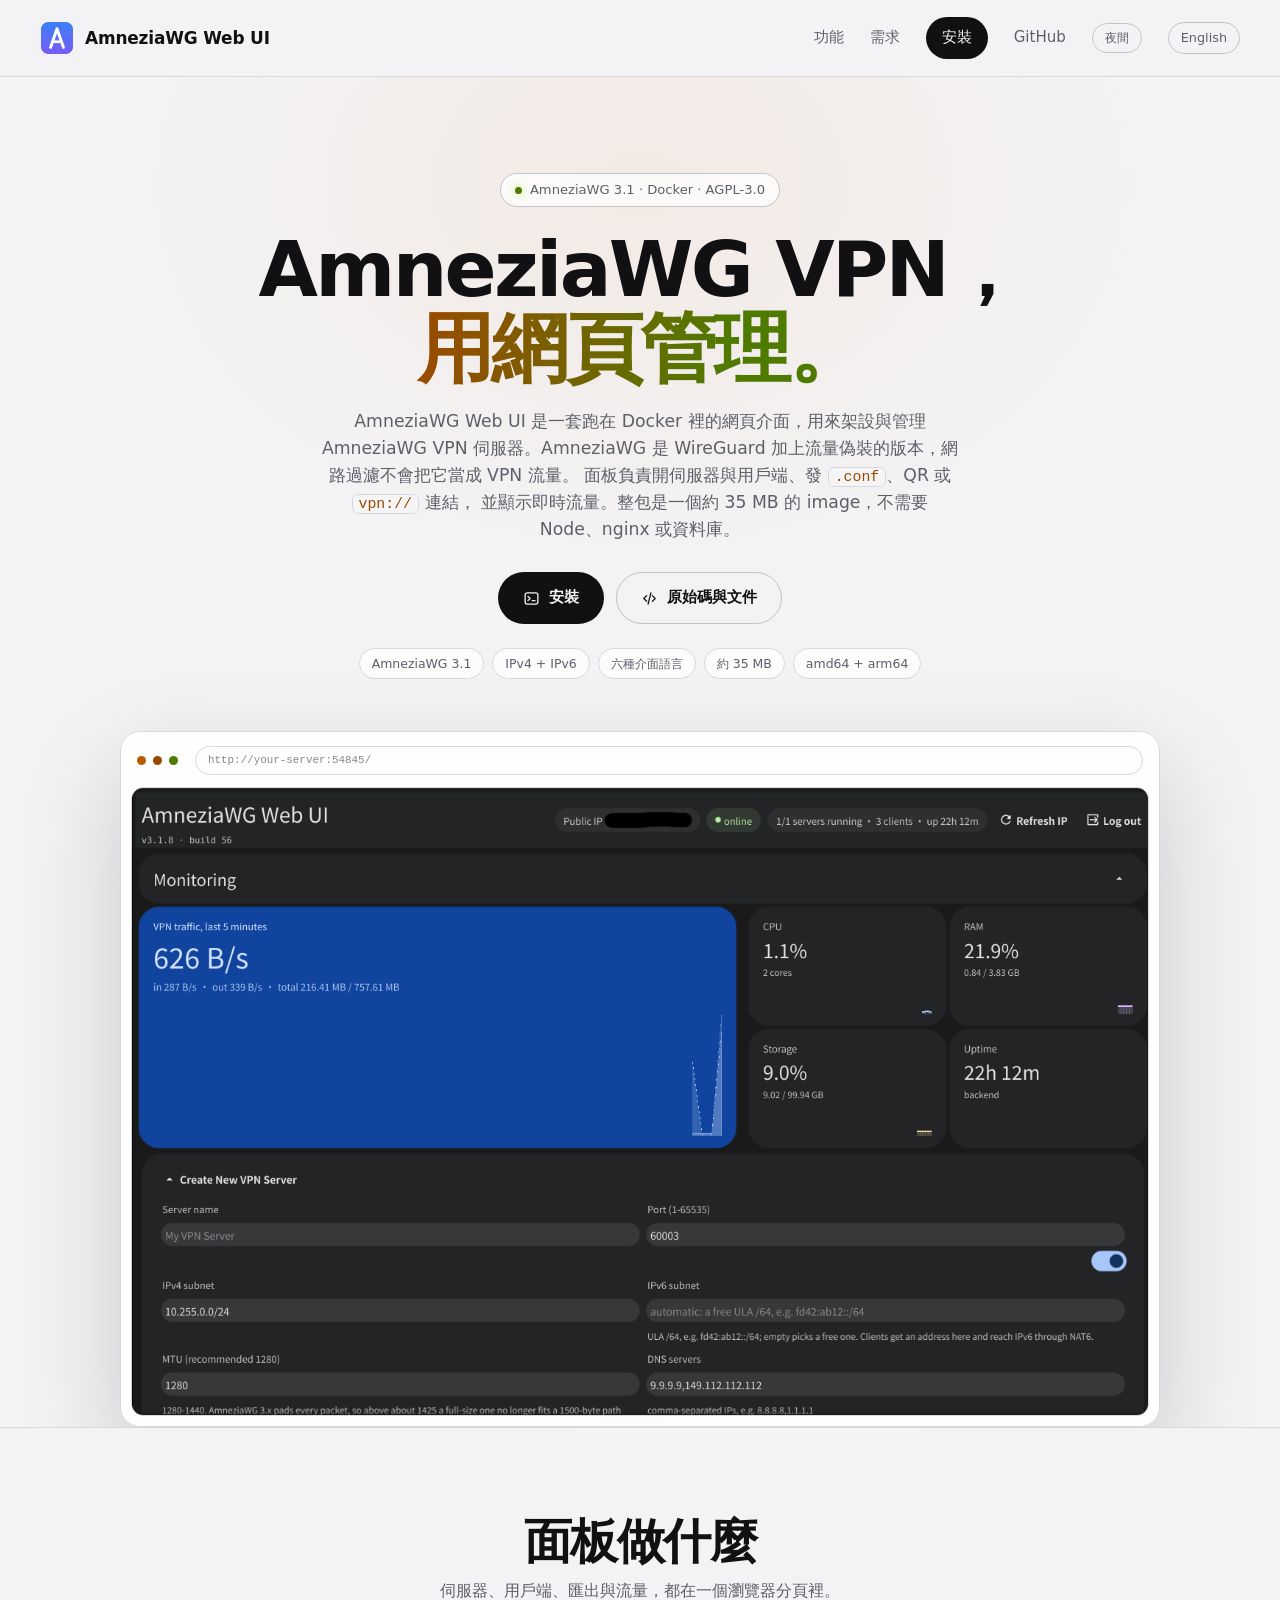
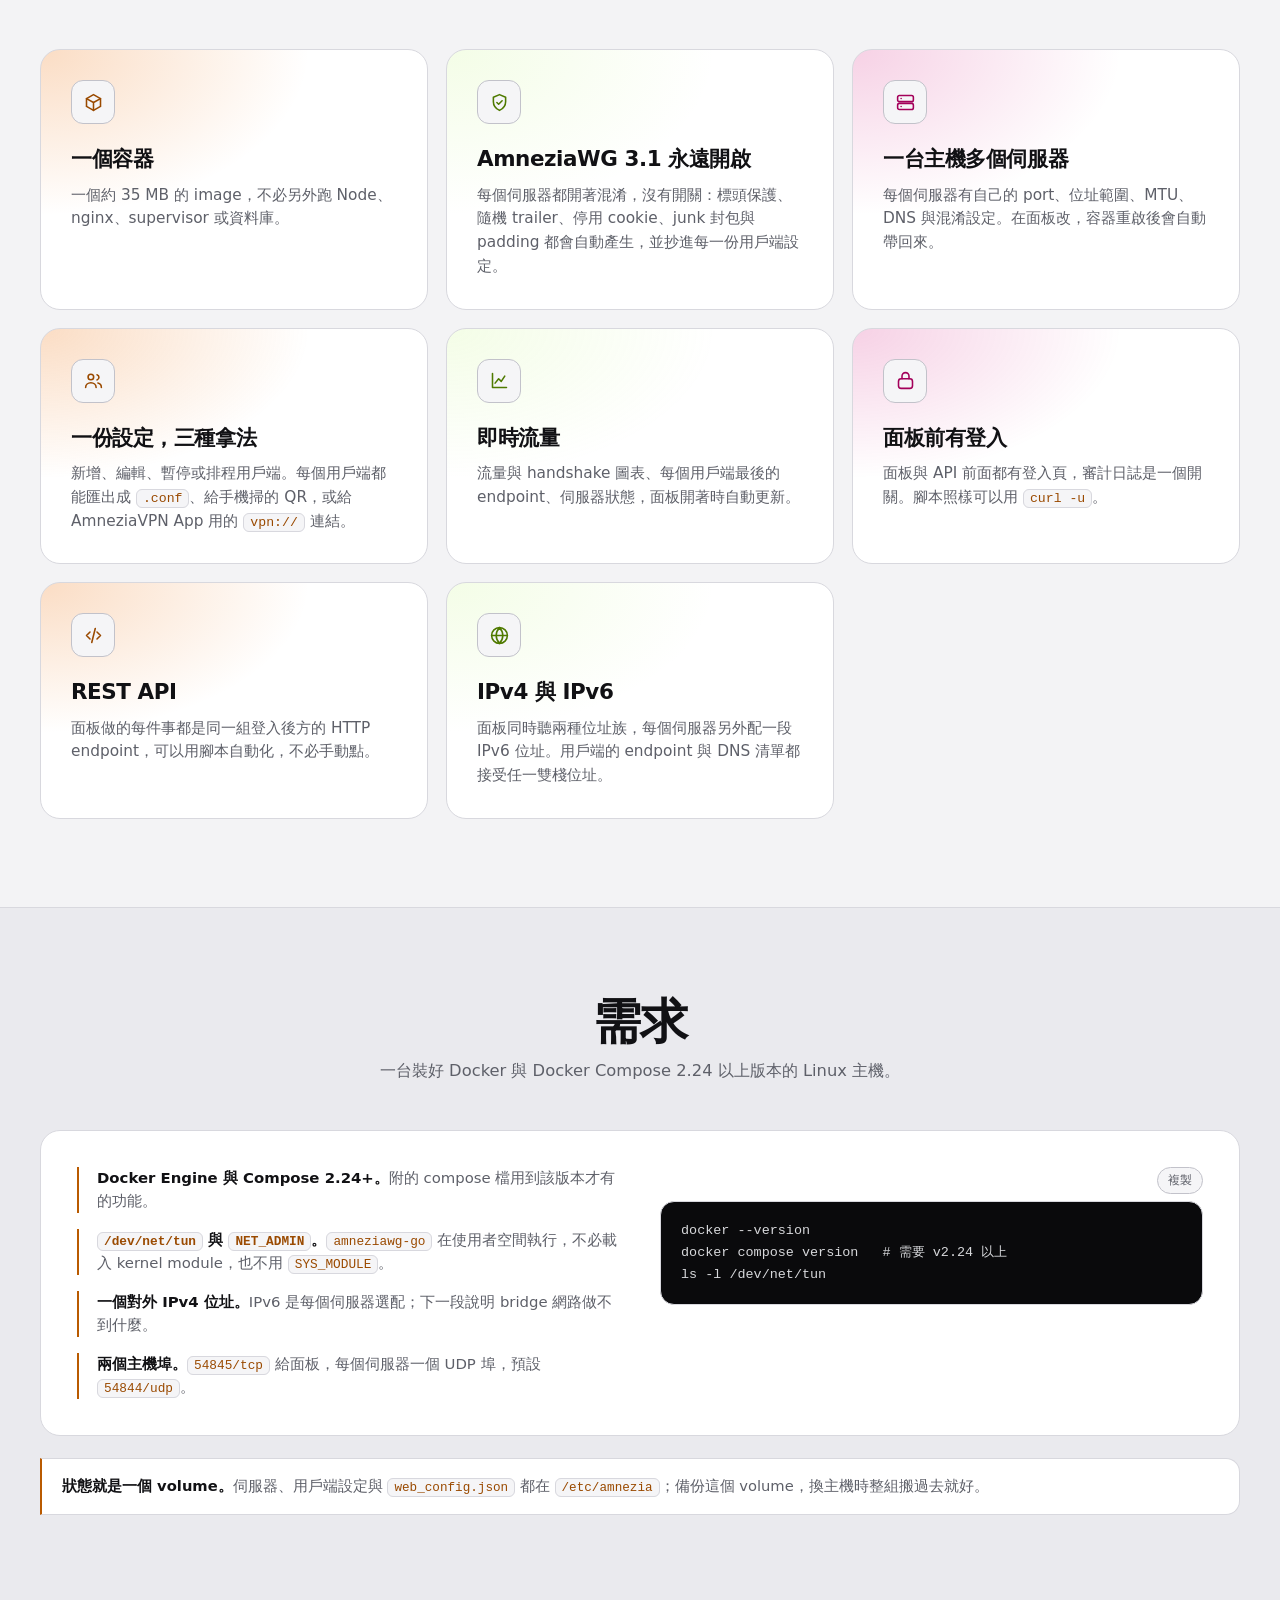
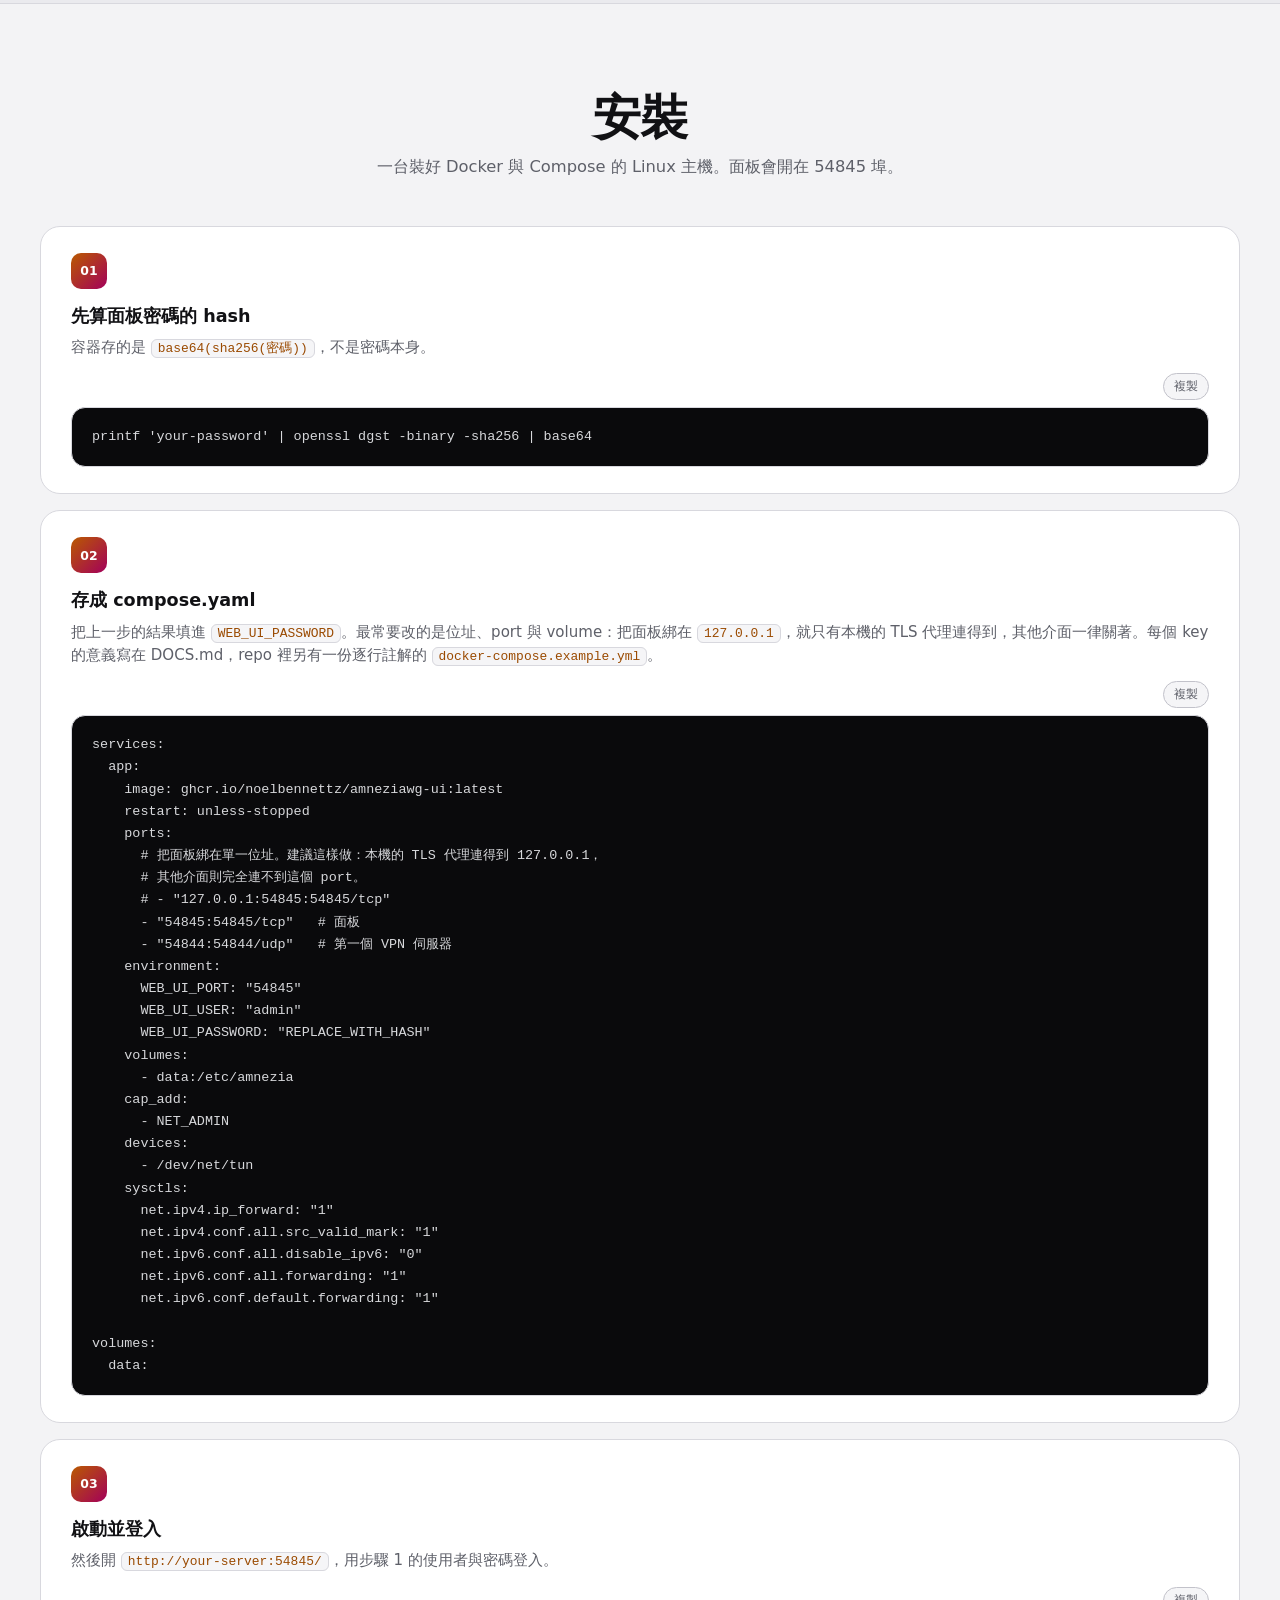
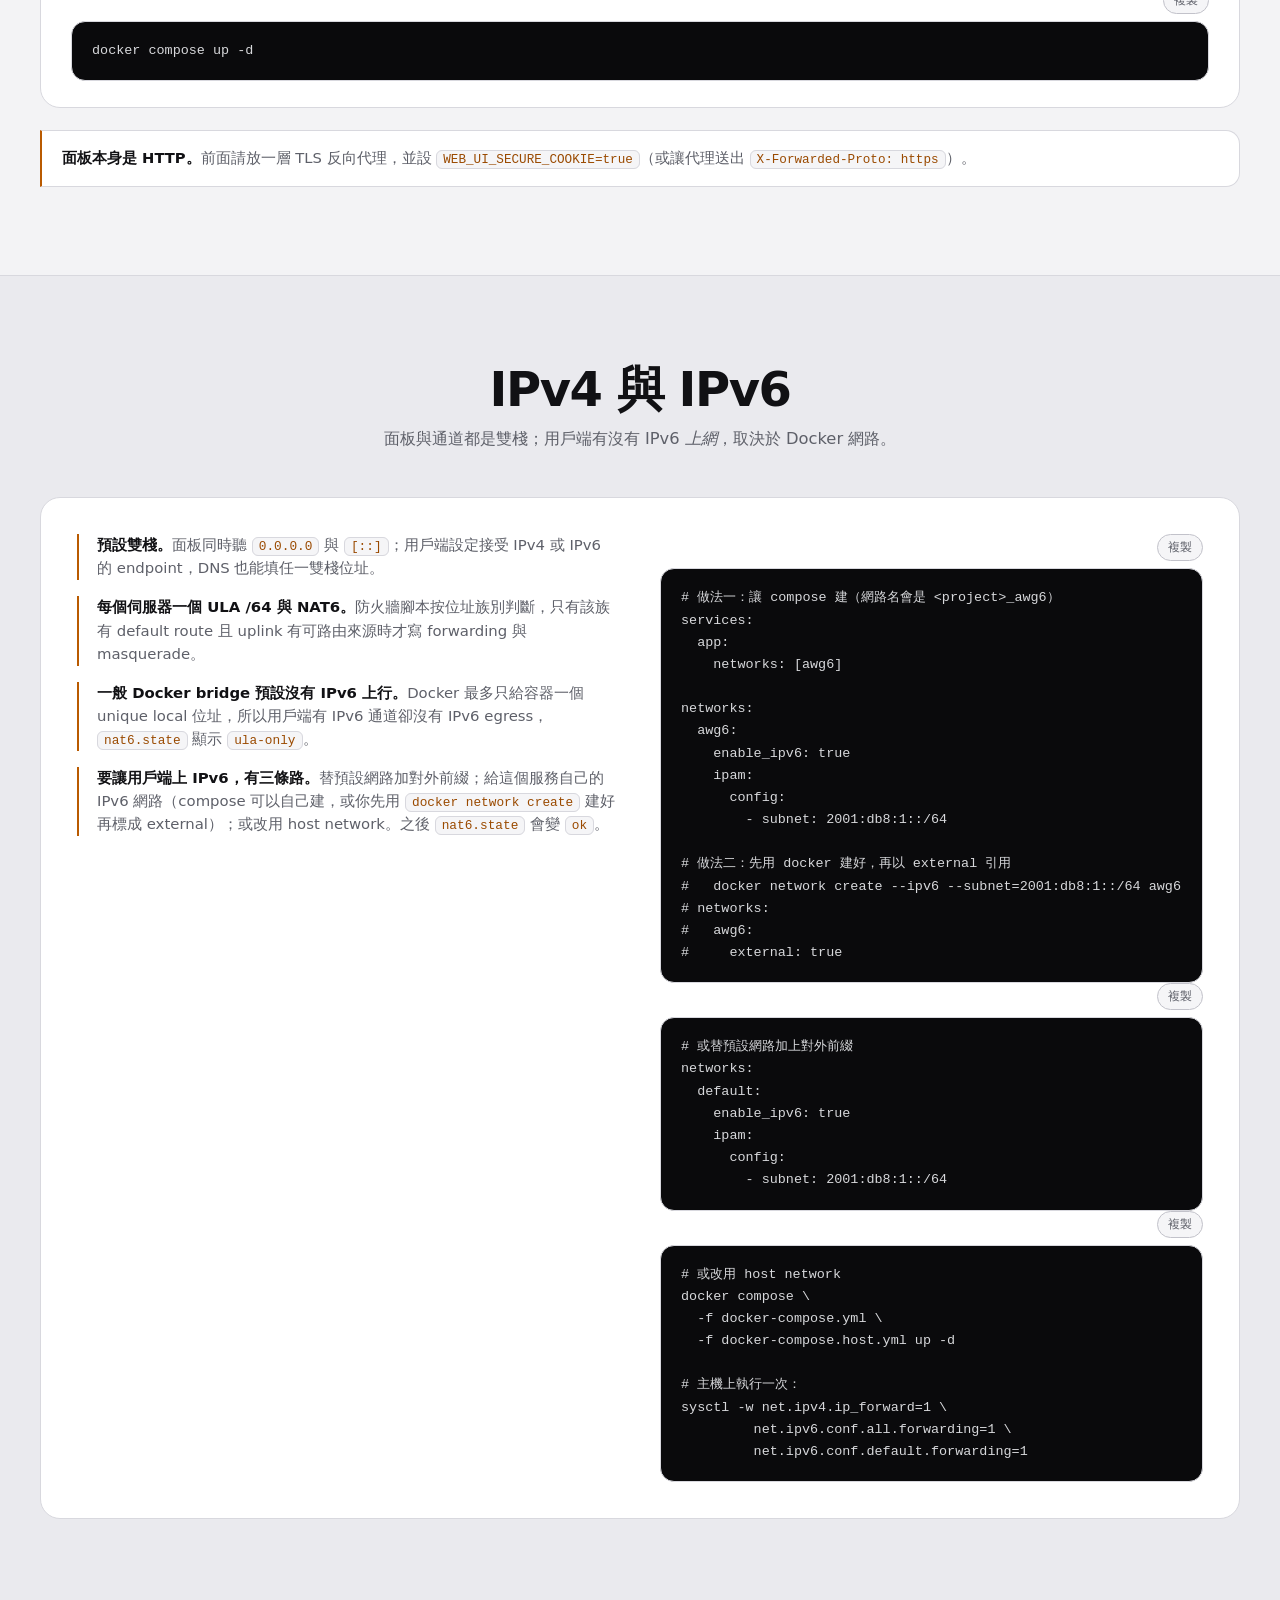
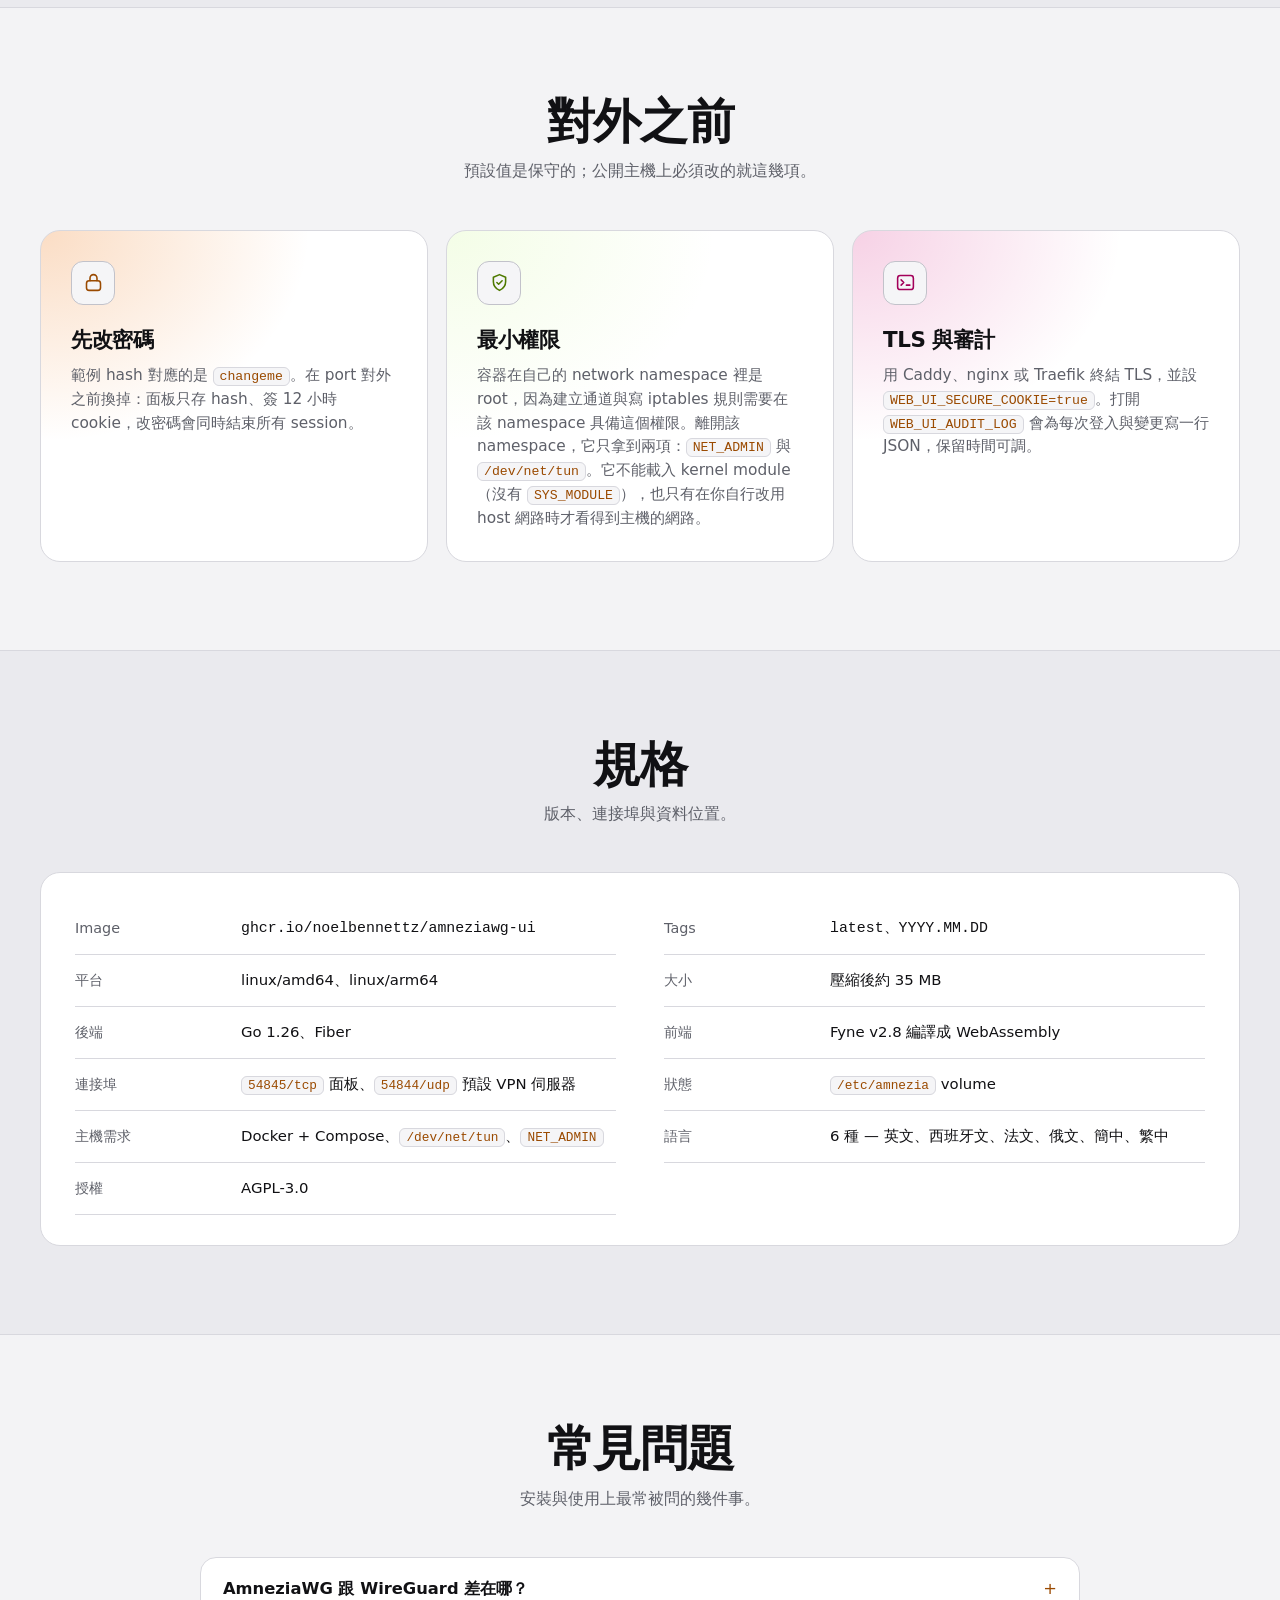
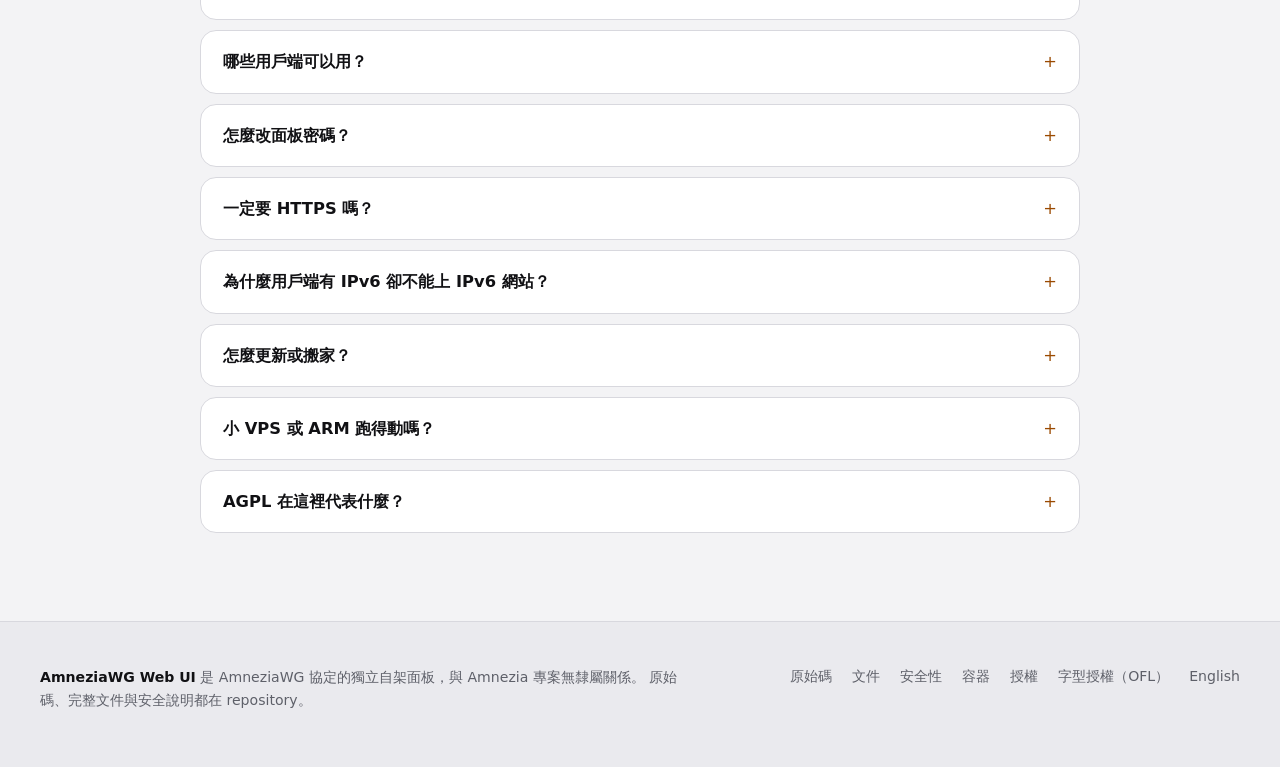
==== commit 0cb3c74e: "Show both ways to get an IPv6 network, and test them Compose creates a declared network on the first" ====
--- a/docs/zh.html
+++ b/docs/zh.html
@@ -284,13 +284,13 @@
           <li><strong>預設雙棧。</strong>面板同時聽 <code>0.0.0.0</code> 與 <code>[::]</code>；用戶端設定接受 IPv4 或 IPv6 的 endpoint，DNS 也能填任一雙棧位址。</li>
           <li><strong>每個伺服器一個 ULA /64 與 NAT6。</strong>防火牆腳本按位址族別判斷，只有該族有 default route 且 uplink 有可路由來源時才寫 forwarding 與 masquerade。</li>
           <li><strong>一般 Docker bridge 預設沒有 IPv6 上行。</strong>Docker 最多只給容器一個 unique local 位址，所以用戶端有 IPv6 通道卻沒有 IPv6 egress，<code>nat6.state</code> 顯示 <code>ula-only</code>。</li>
-          <li><strong>要讓用戶端上 IPv6，有三條路。</strong>替預設網路加對外前綴、另外建一個支援 IPv6 的網路並把這個服務接上去，或改用 host network；之後 <code>nat6.state</code> 會變 <code>ok</code>。</li>
+          <li><strong>要讓用戶端上 IPv6，有三條路。</strong>替預設網路加對外前綴；給這個服務自己的 IPv6 網路（compose 可以自己建，或你先用 <code>docker network create</code> 建好再標成 external）；或改用 host network。之後 <code>nat6.state</code> 會變 <code>ok</code>。</li>
         </ul>
       </div>
       <div>
         <div class="copy-wrap">
           <button class="copy" type="button" data-copy>複製</button>
-          <pre><code># 另外建一個支援 IPv6 的網路，給這個服務用
+          <pre><code># 做法一：讓 compose 建（網路名會是 &lt;project&gt;_awg6）
 services:
   app:
     networks: [awg6]
@@ -300,7 +300,13 @@
     enable_ipv6: true
     ipam:
       config:
-        - subnet: 2001:db8:1::/64</code></pre>
+        - subnet: 2001:db8:1::/64
+
+# 做法二：先用 docker 建好，再以 external 引用
+#   docker network create --ipv6 --subnet=2001:db8:1::/64 awg6
+# networks:
+#   awg6:
+#     external: true</code></pre>
         </div>
         <div class="copy-wrap">
           <button class="copy" type="button" data-copy>複製</button>
@@ -388,7 +394,7 @@
     <div class="faq">
       <details>
         <summary>AmneziaWG 跟 WireGuard 差在哪？</summary>
-        <p>加密與速度相同，多了混淆：junk 封包、padding 與改寫的標頭讓 DPI 認不出協定。AmneziaWG 3.0 加入標頭保護，3.1 再加隨機 trailer 並停用 cookie 交換；這個面板預設全部開啟。</p>
+        <p>加密與速度相同，多了混淆：junk 封包、padding 與改寫的標頭讓網路過濾認不出這是 VPN 協定。AmneziaWG 3.0 加入標頭保護，3.1 再加隨機 trailer 並停用 cookie 交換；這個面板預設全部開啟。</p>
       </details>
       <details>
         <summary>哪些用戶端可以用？</summary>
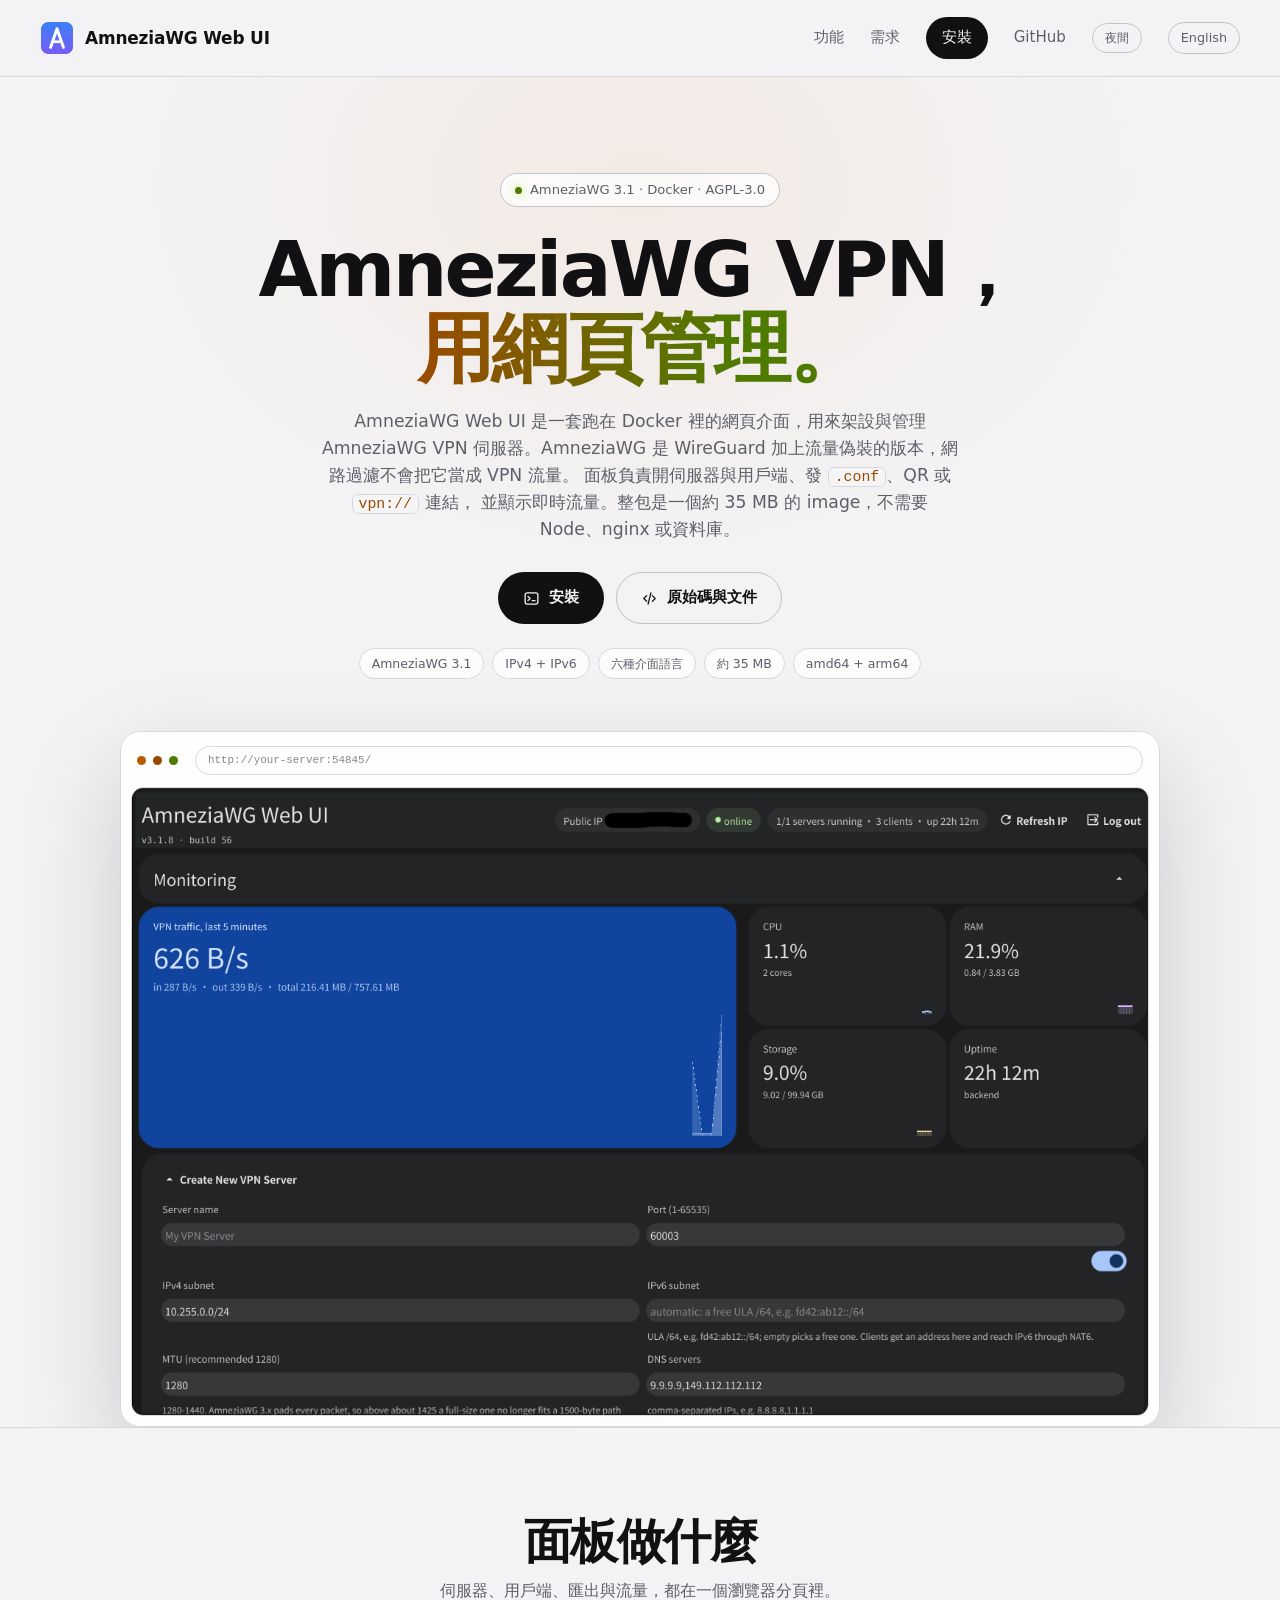
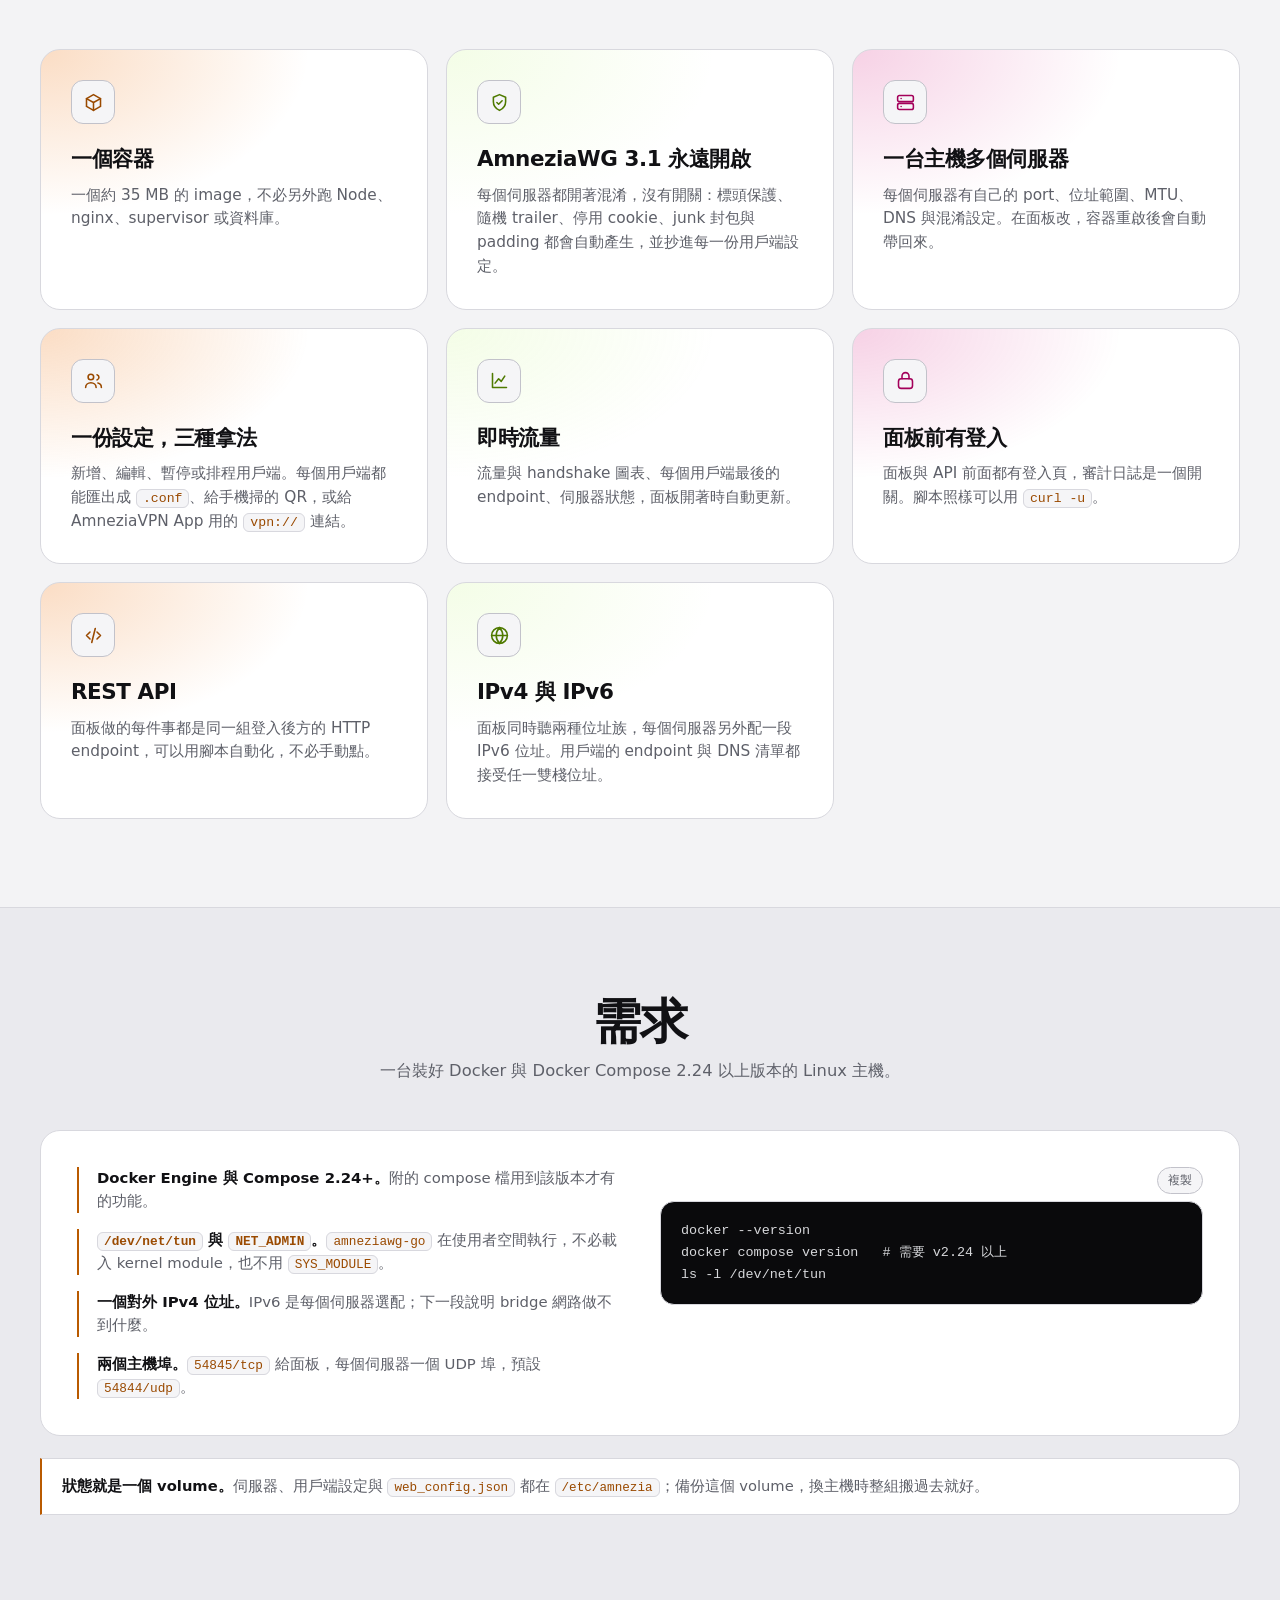
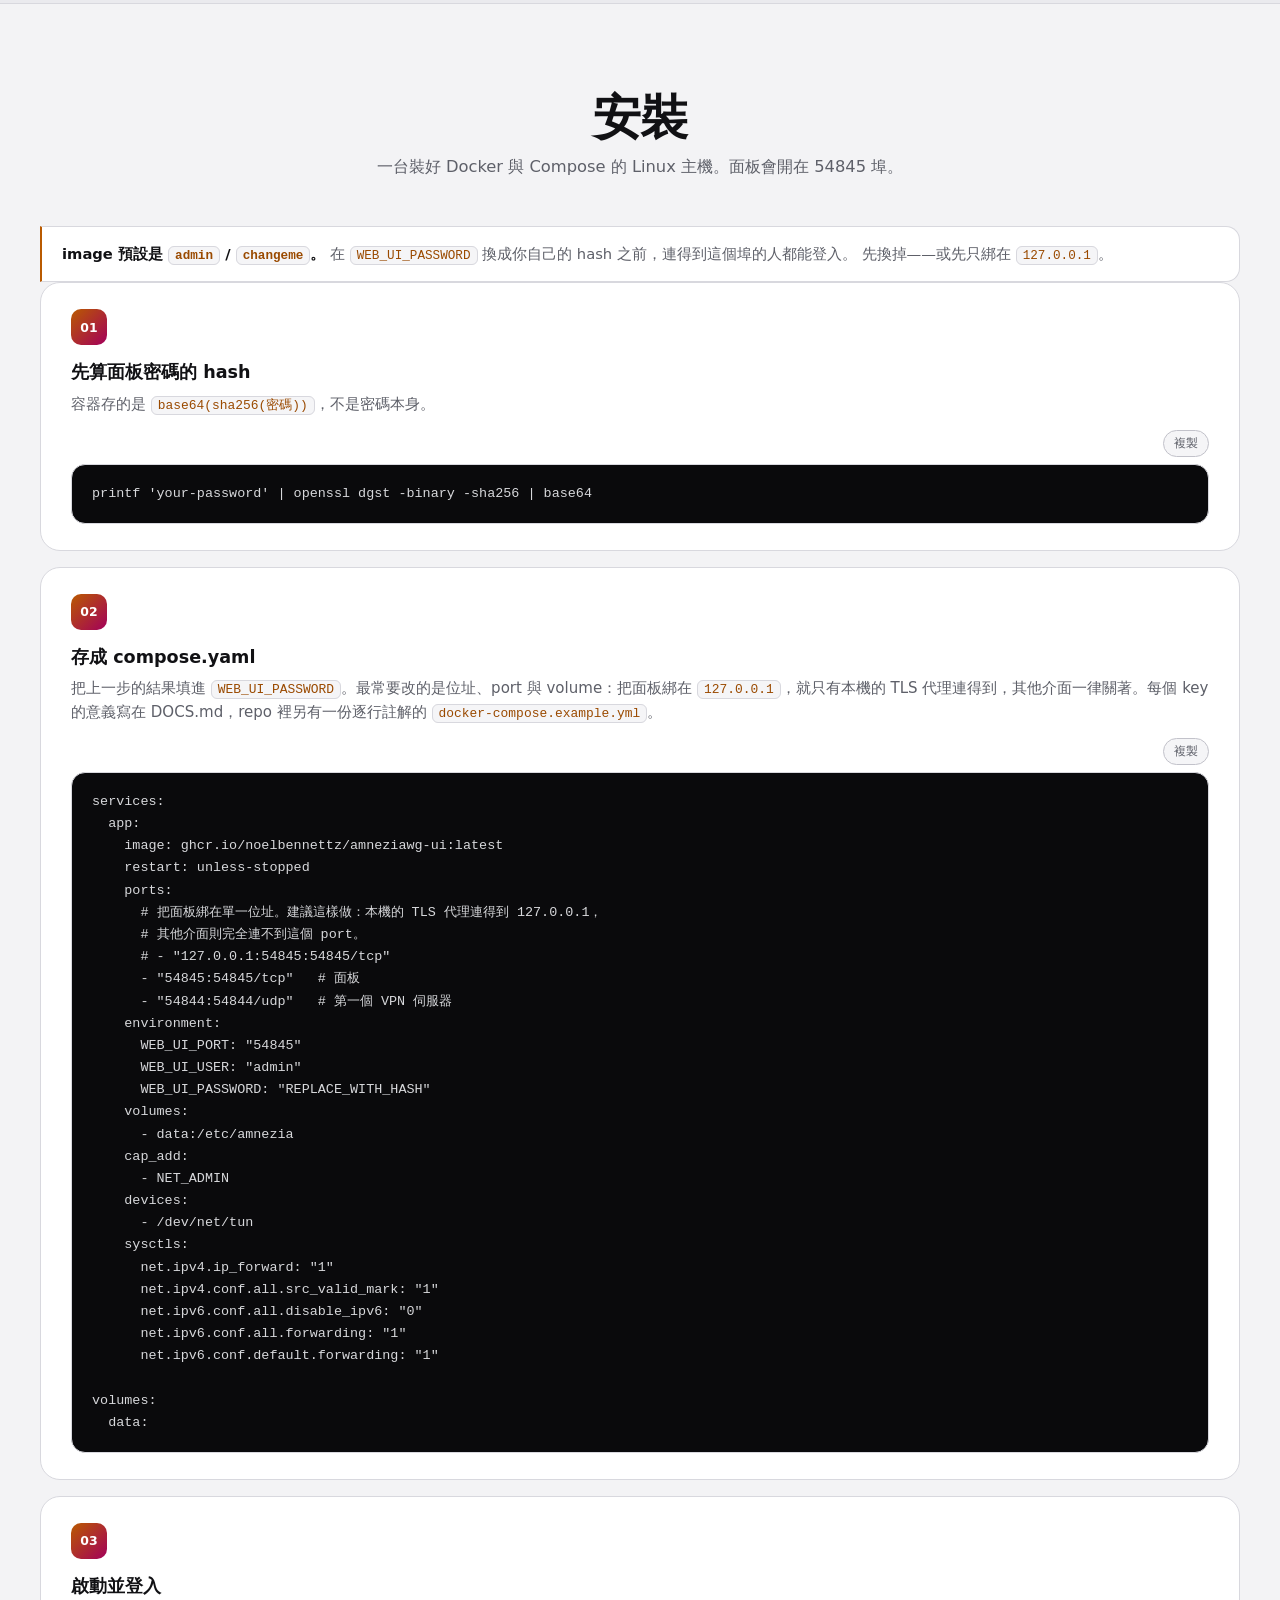
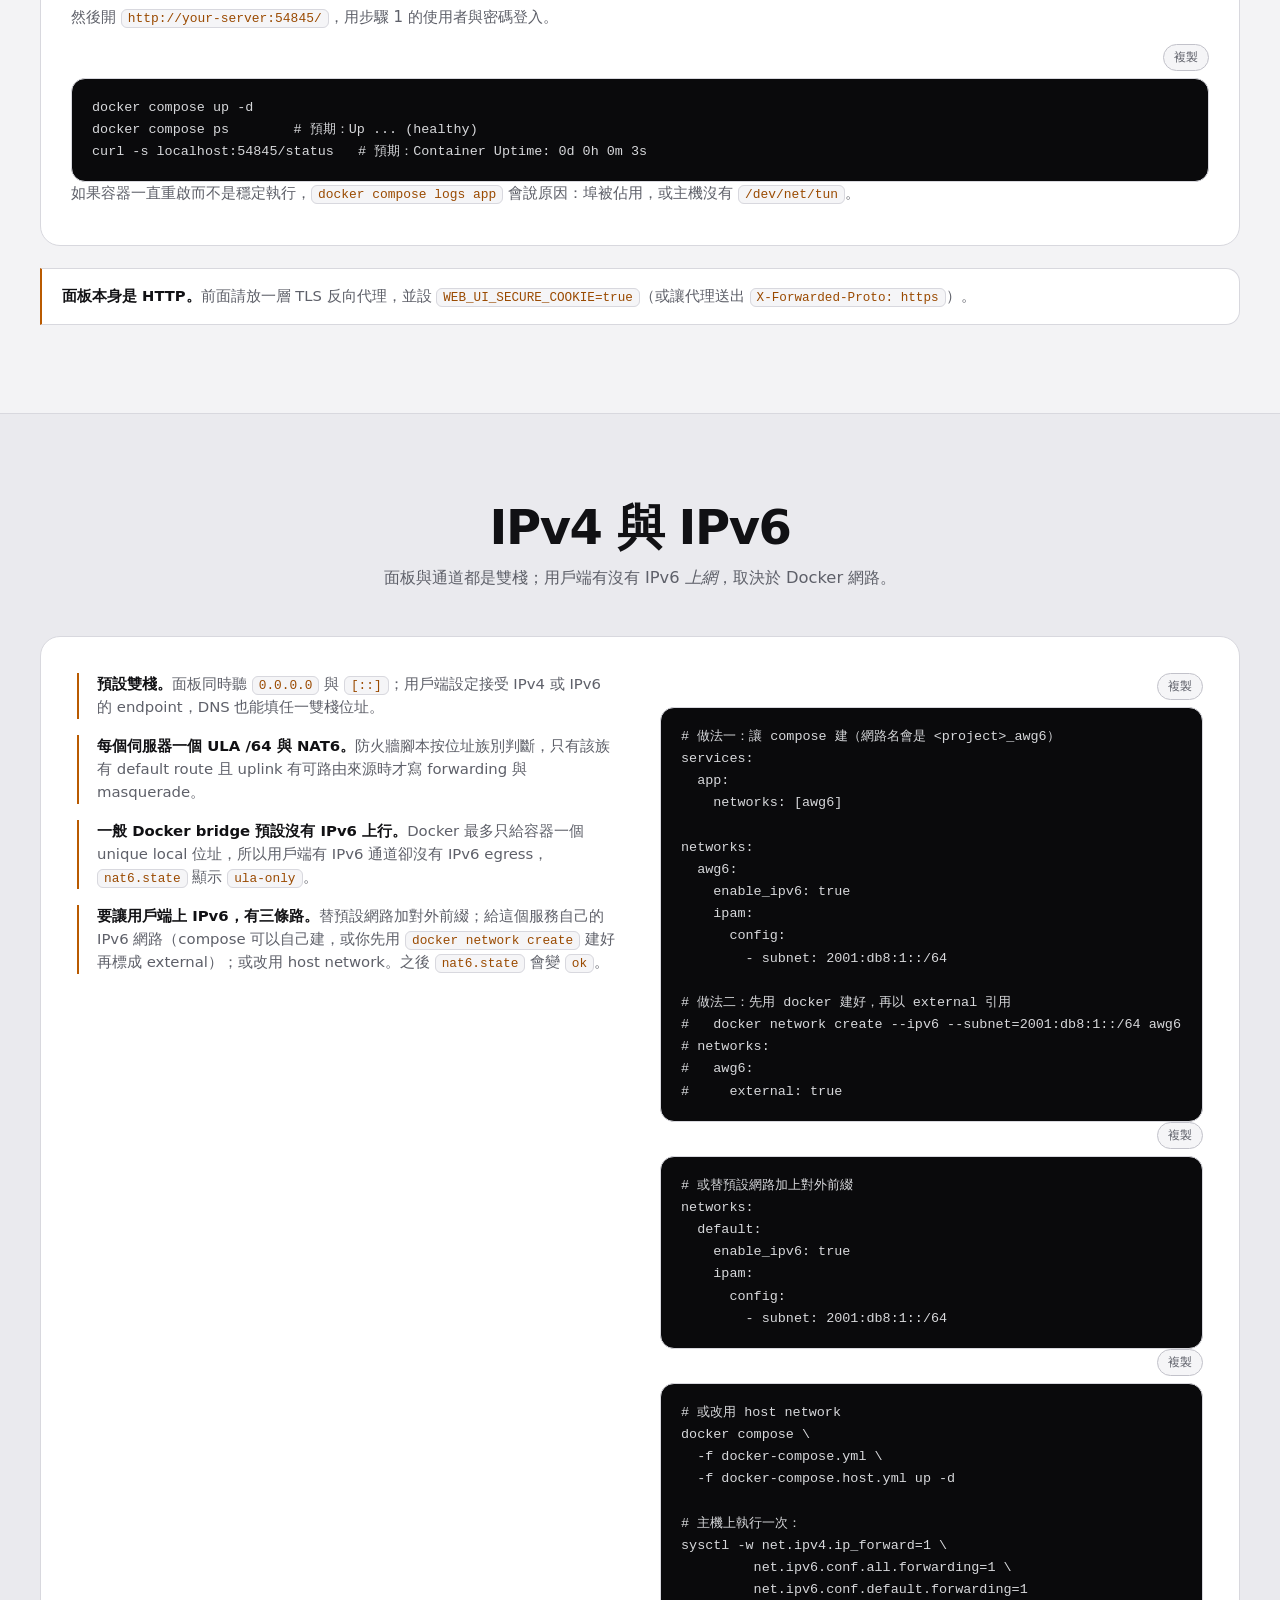
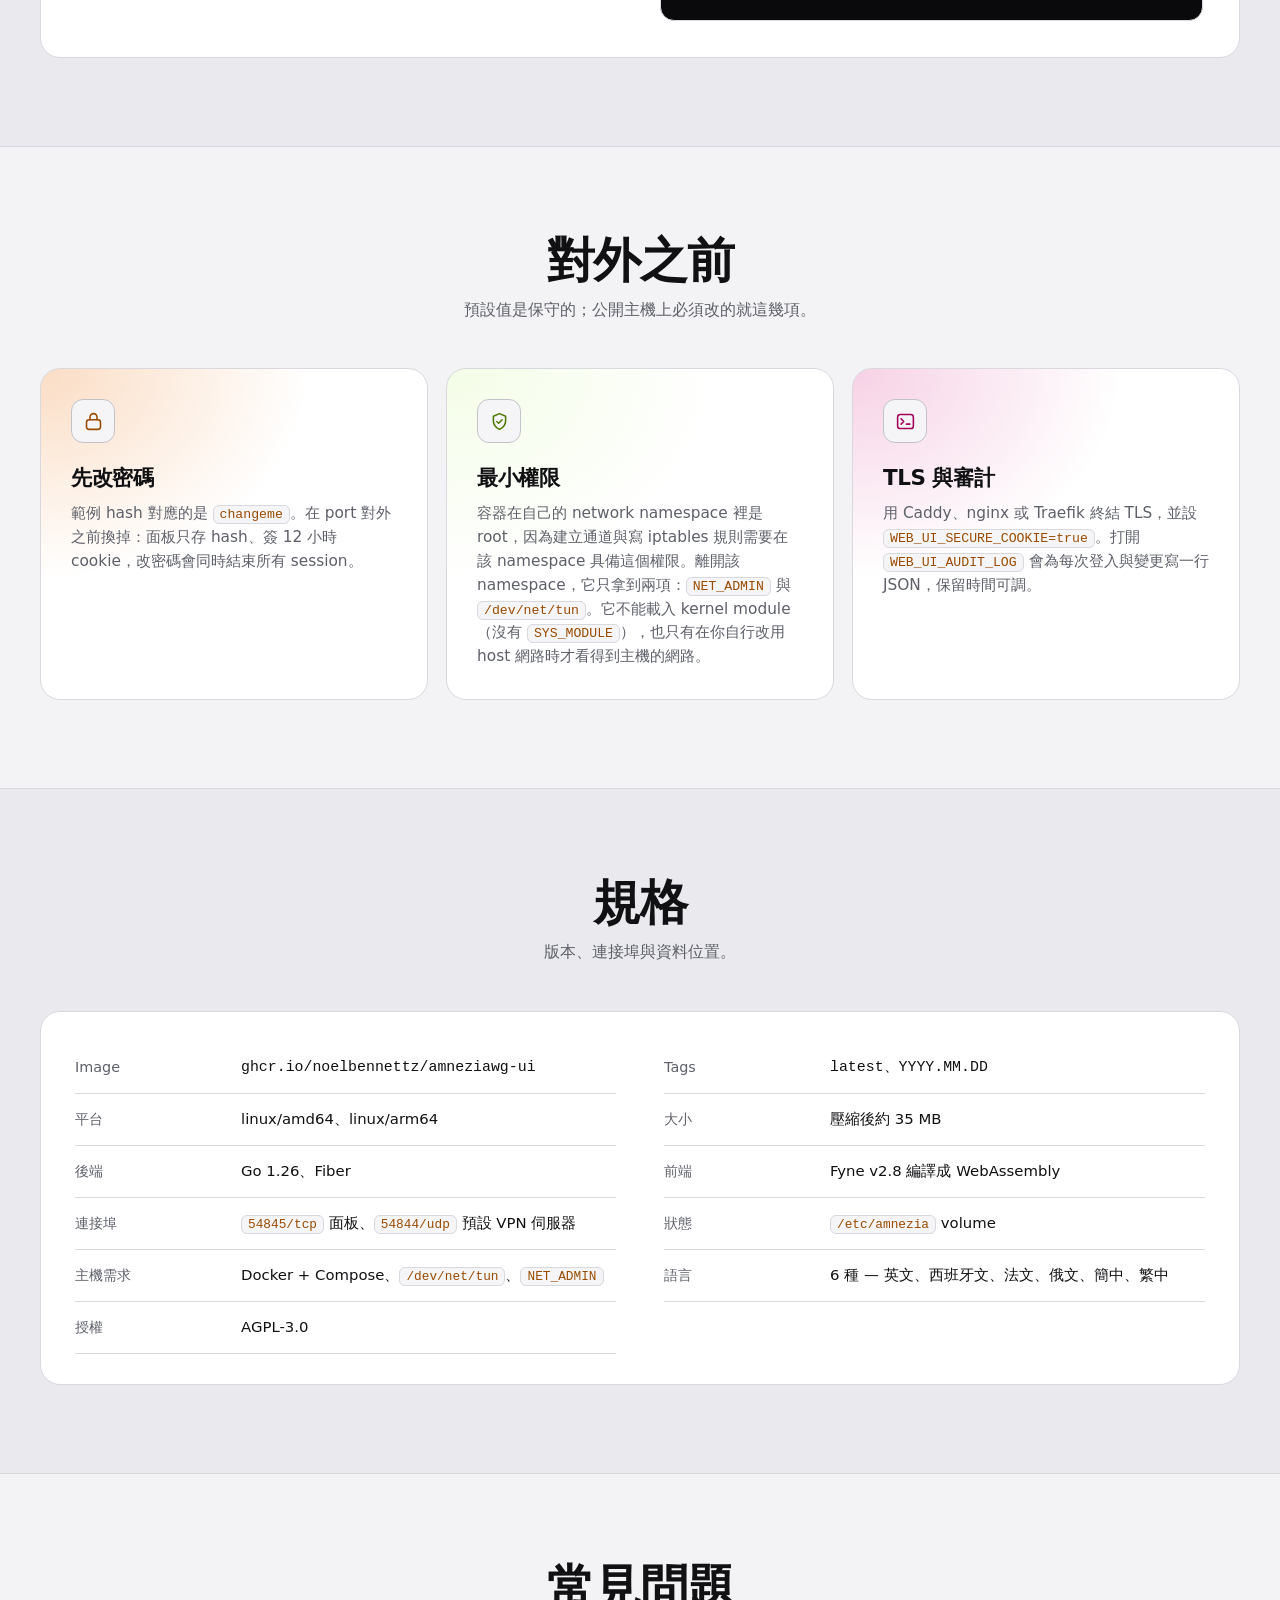
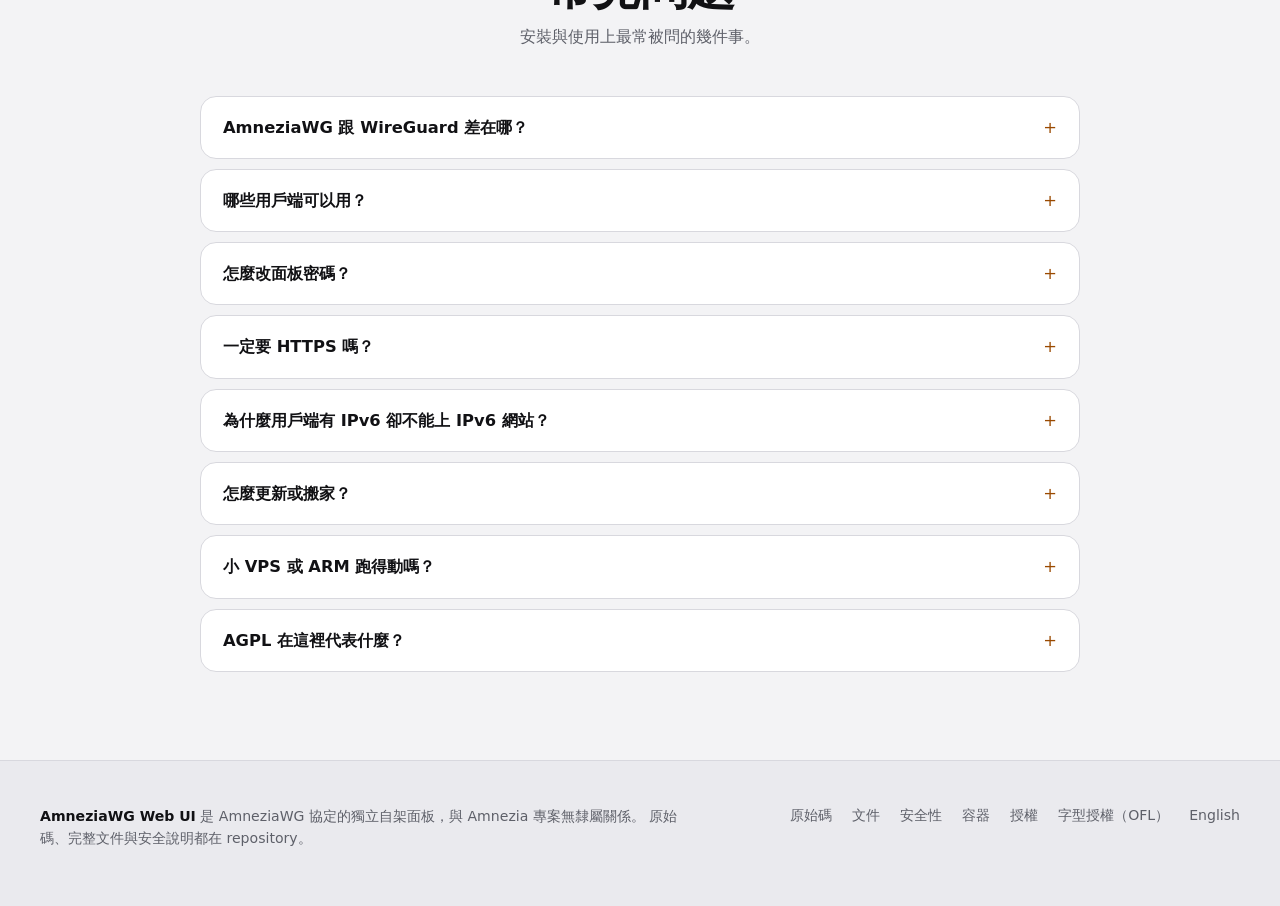
==== commit f0fea495: "Document what removal deletes, what up looks like, and the default password Adds a Removing it table" ====
--- a/docs/zh.html
+++ b/docs/zh.html
@@ -211,6 +211,11 @@
       <h2>安裝</h2>
       <p>一台裝好 Docker 與 Compose 的 Linux 主機。面板會開在 54845 埠。</p>
     </div>
+    <p class="note">
+      <strong>image 預設是 <code>admin</code> / <code>changeme</code>。</strong>
+      在 <code>WEB_UI_PASSWORD</code> 換成你自己的 hash 之前，連得到這個埠的人都能登入。
+      先換掉——或先只綁在 <code>127.0.0.1</code>。
+    </p>
     <div class="steps">
       <div class="step">
         <h3>先算面板密碼的 hash</h3>
@@ -261,8 +266,11 @@
         <p>然後開 <code>http://your-server:54845/</code>，用步驟 1 的使用者與密碼登入。</p>
         <div class="copy-wrap">
           <button class="copy" type="button" data-copy>複製</button>
-          <pre><code>docker compose up -d</code></pre>
-        </div>
+          <pre><code>docker compose up -d
+docker compose ps        # 預期：Up ... (healthy)
+curl -s localhost:54845/status   # 預期：Container Uptime: 0d 0h 0m 3s</code></pre>
+        </div>
+        <p>如果容器一直重啟而不是穩定執行，<code>docker compose logs app</code> 會說原因：埠被佔用，或主機沒有 <code>/dev/net/tun</code>。</p>
       </div>
     </div>
     <p class="note">
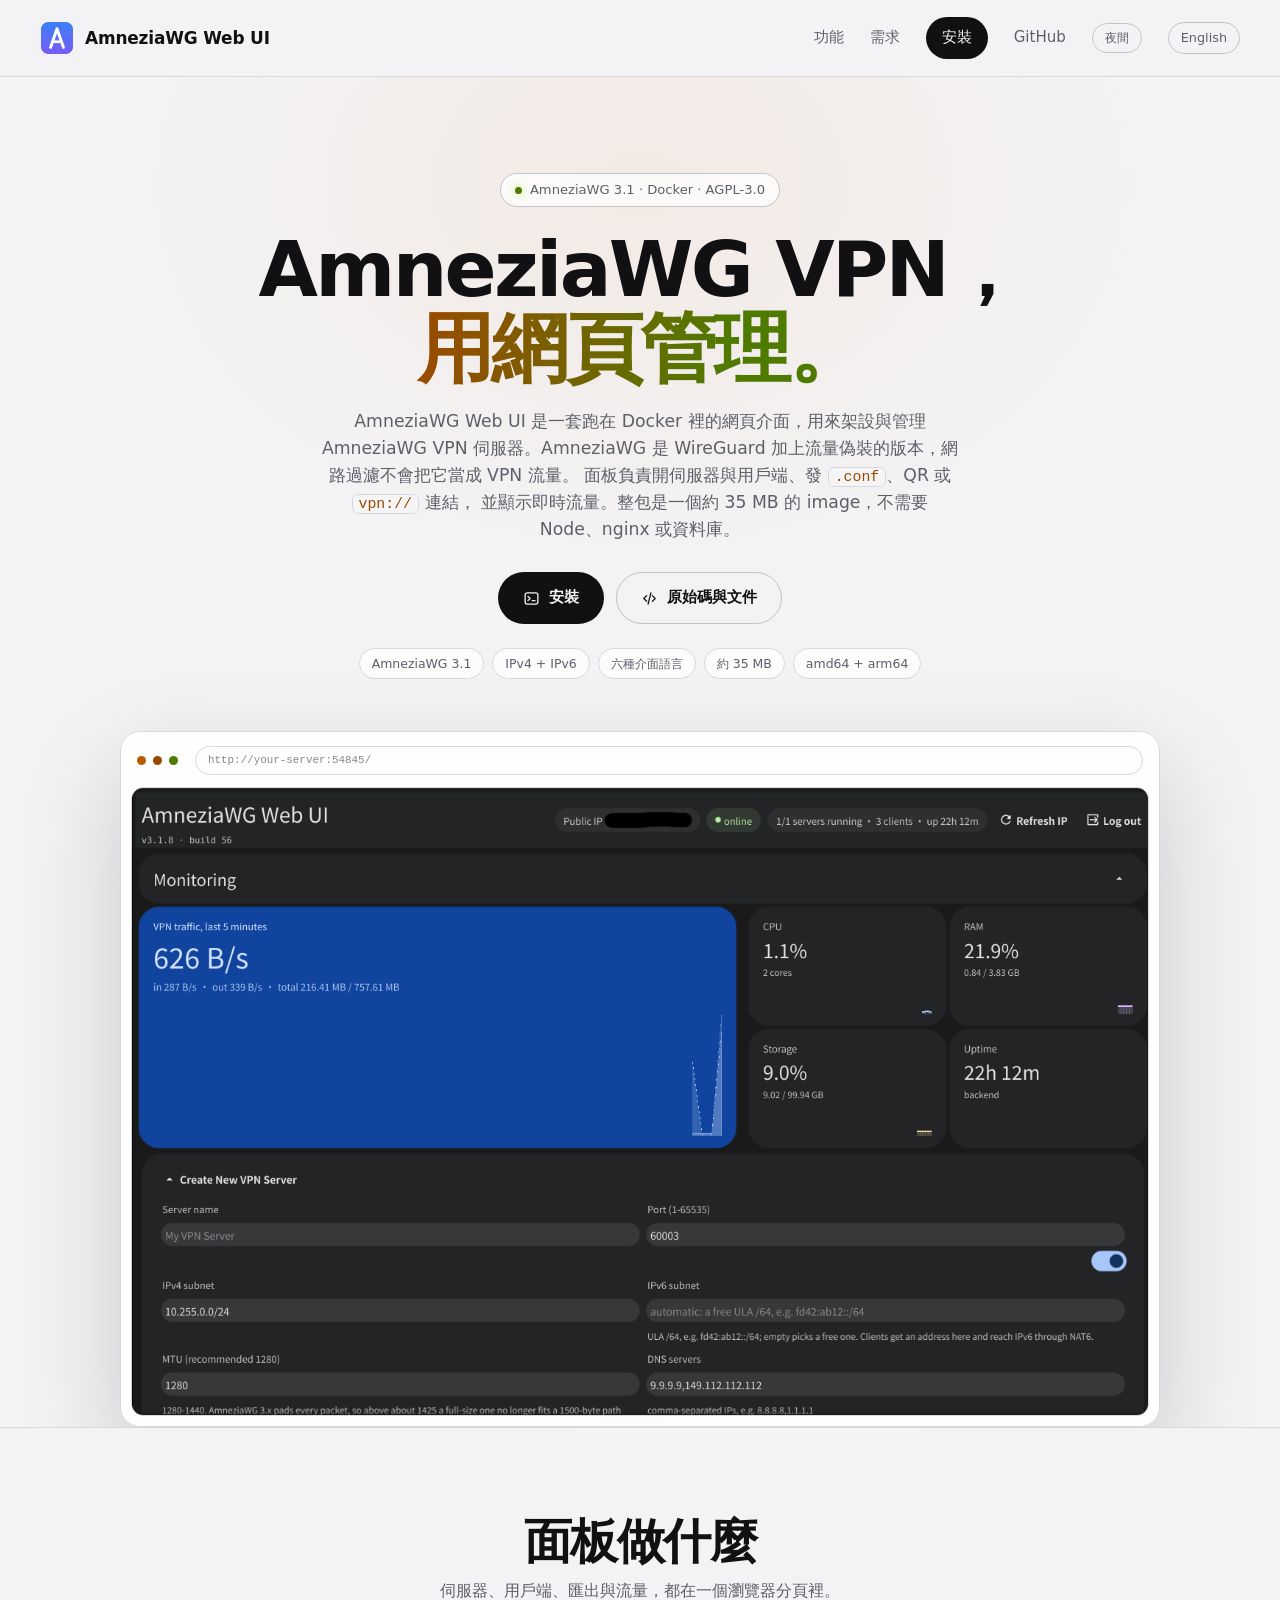
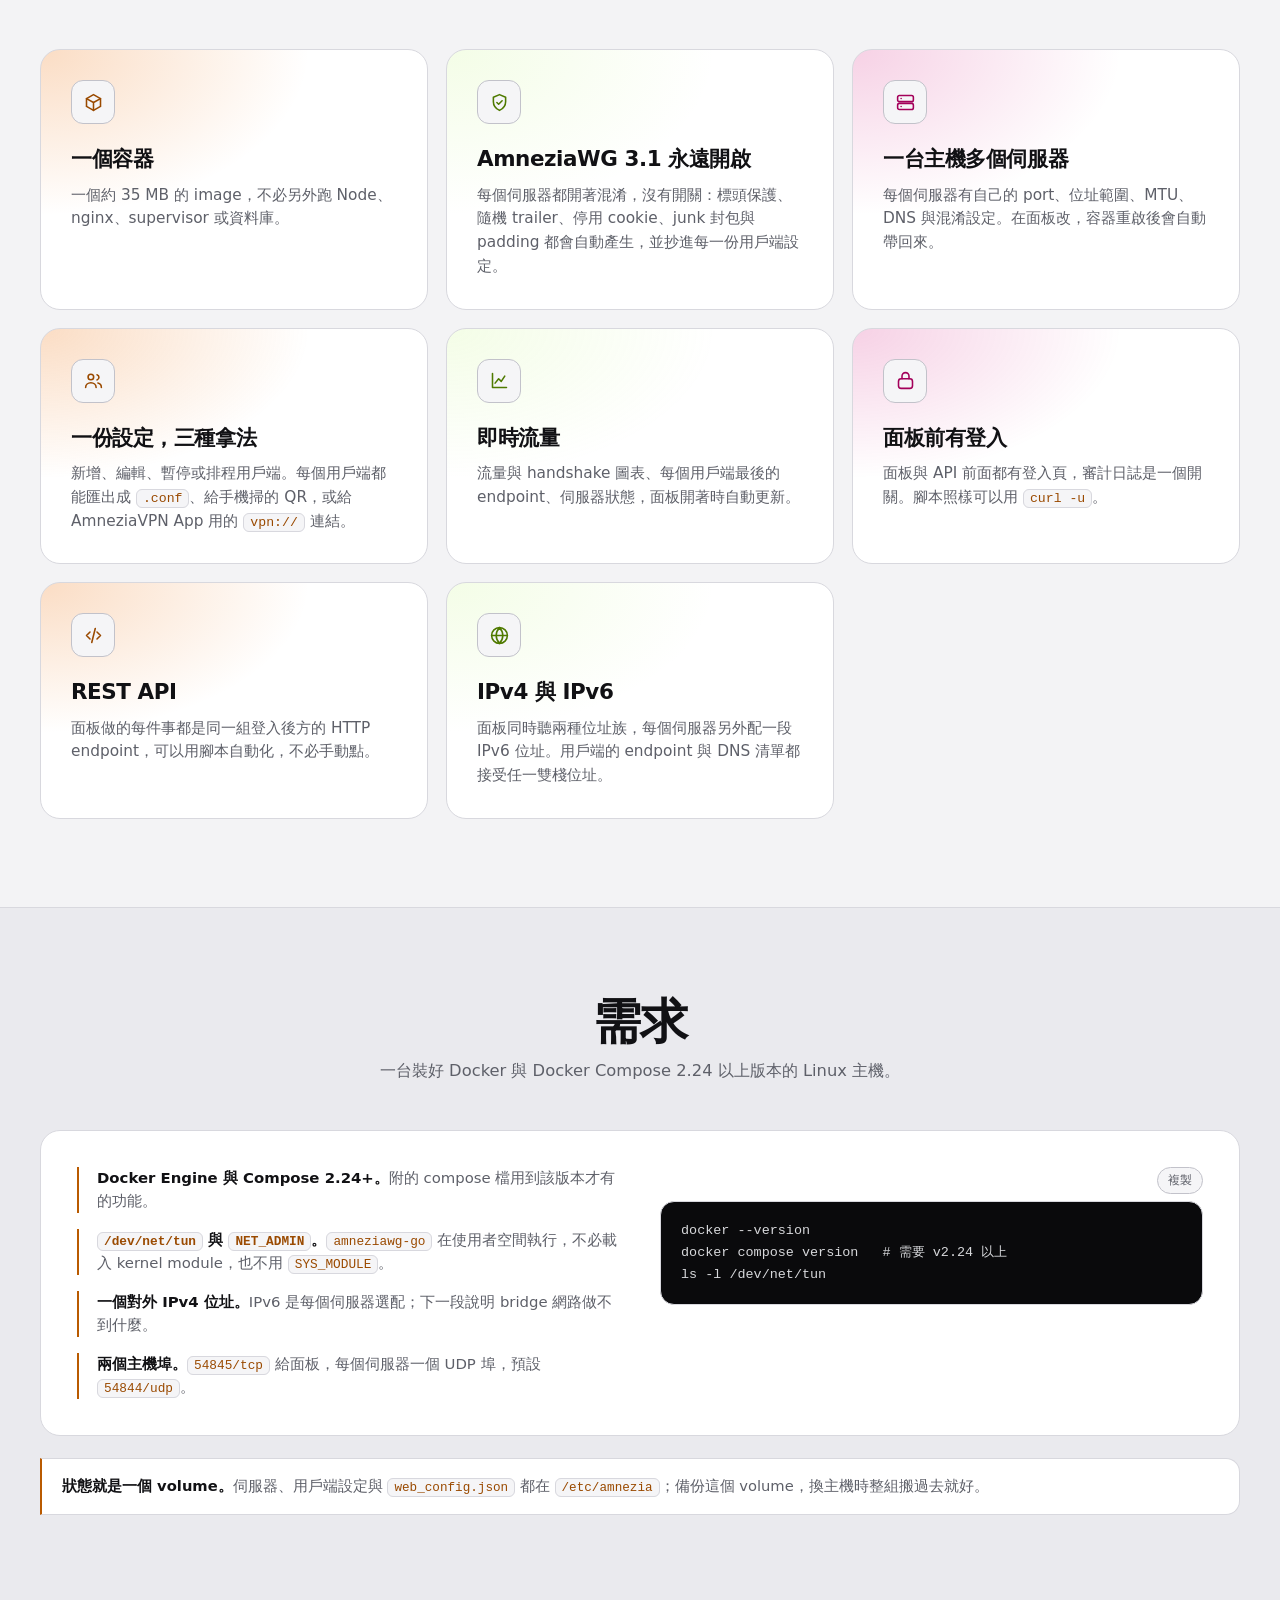
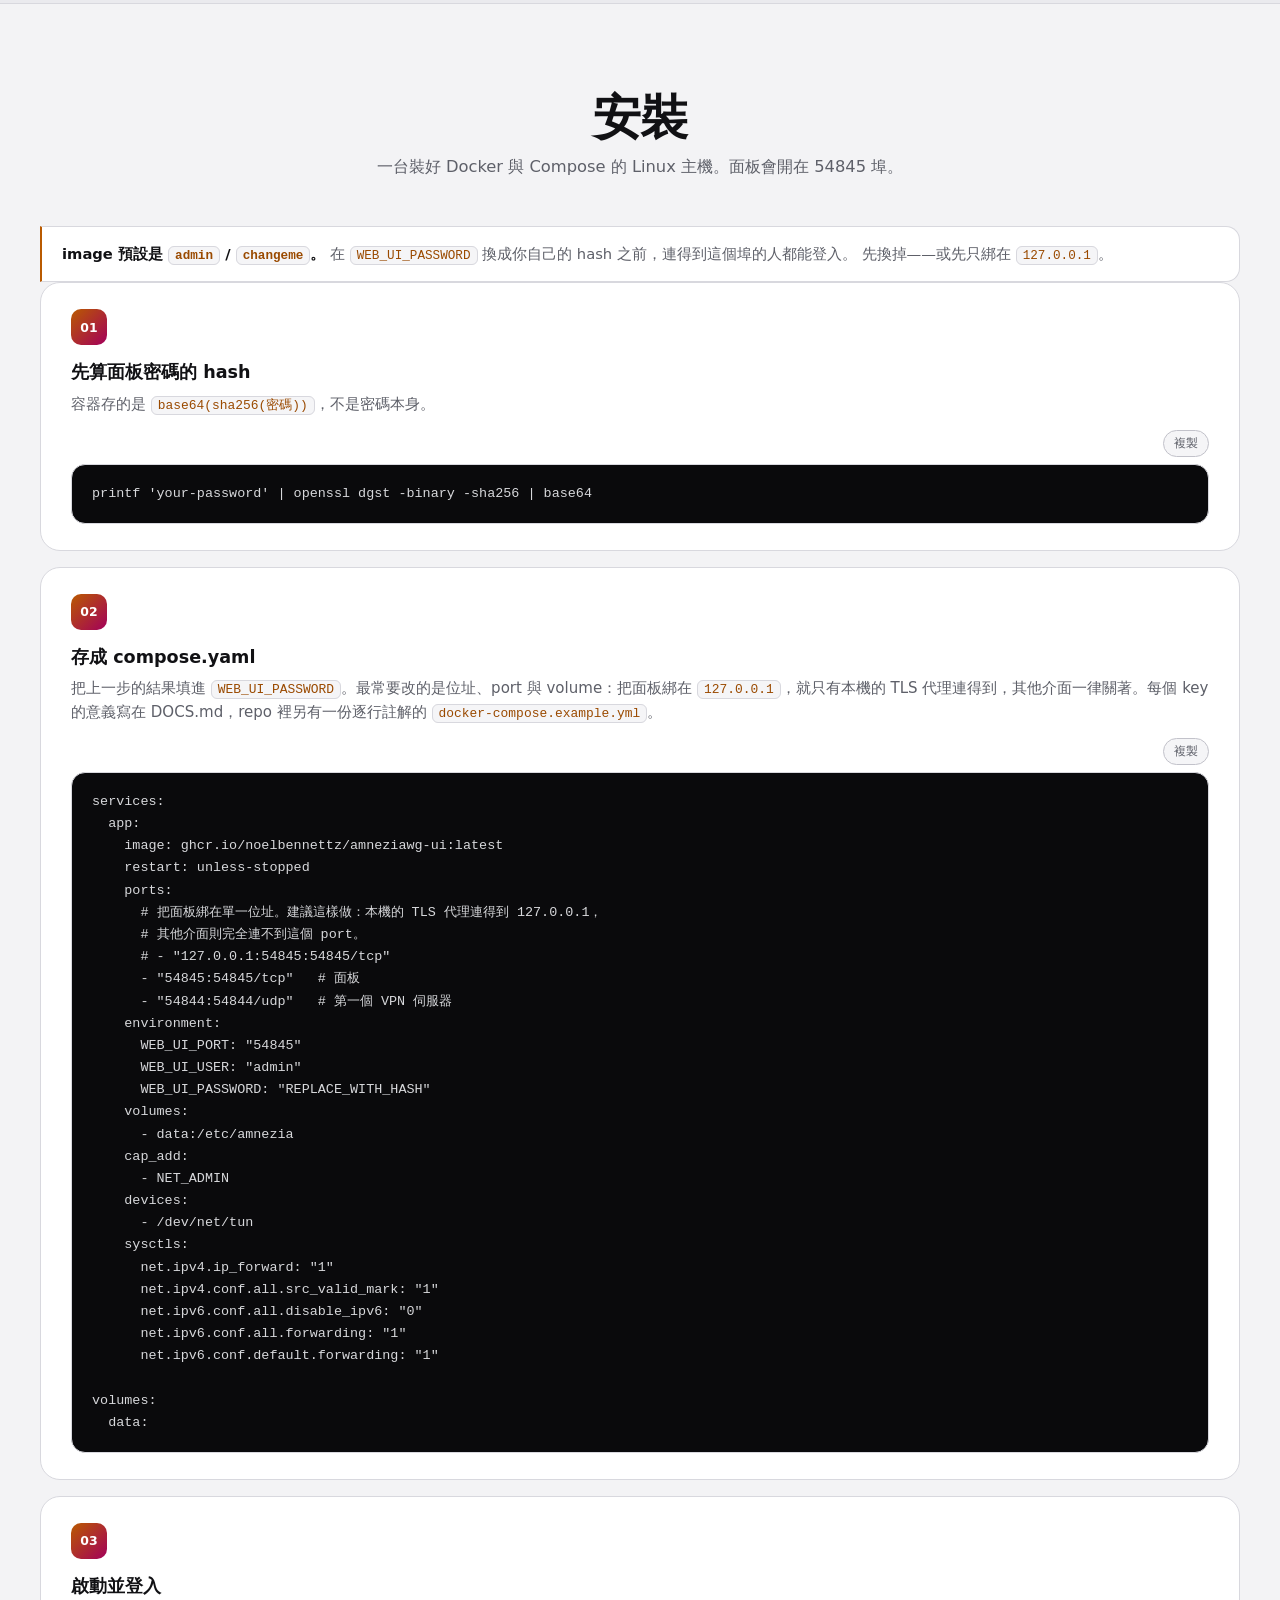
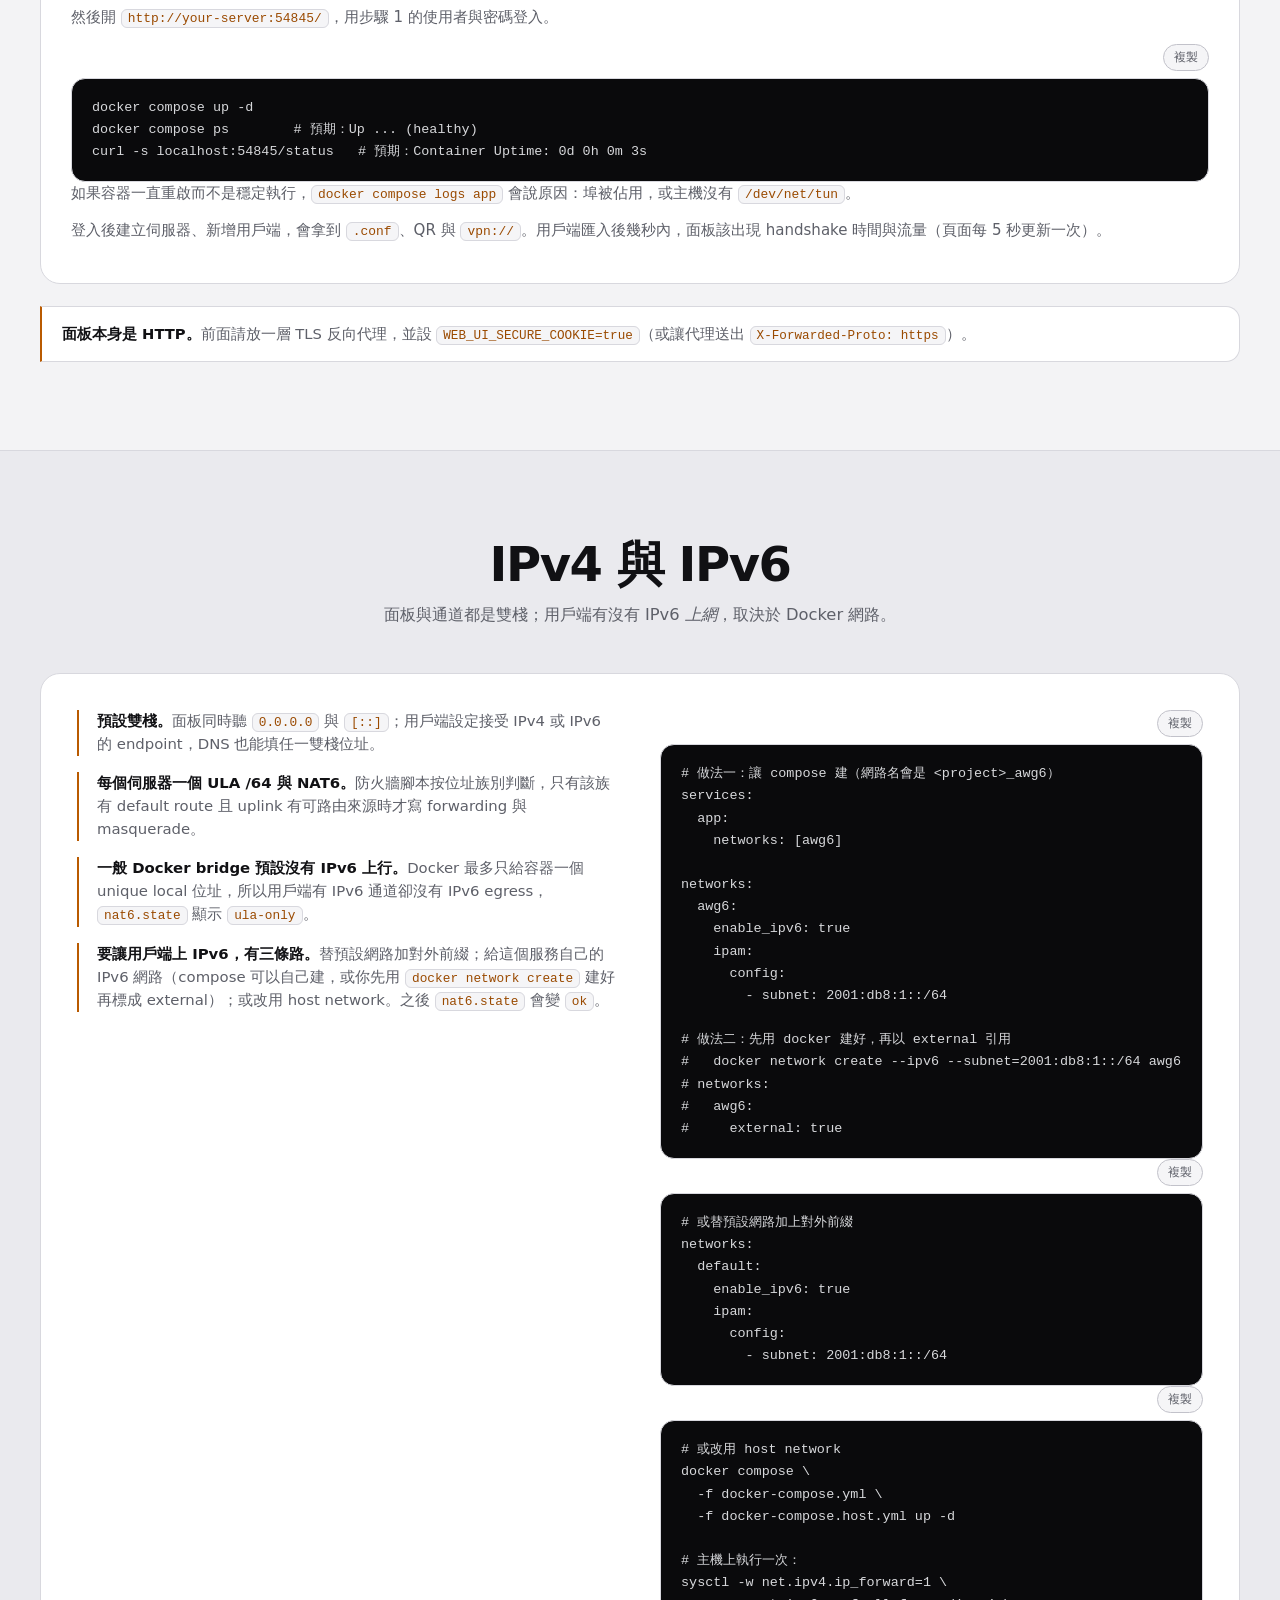
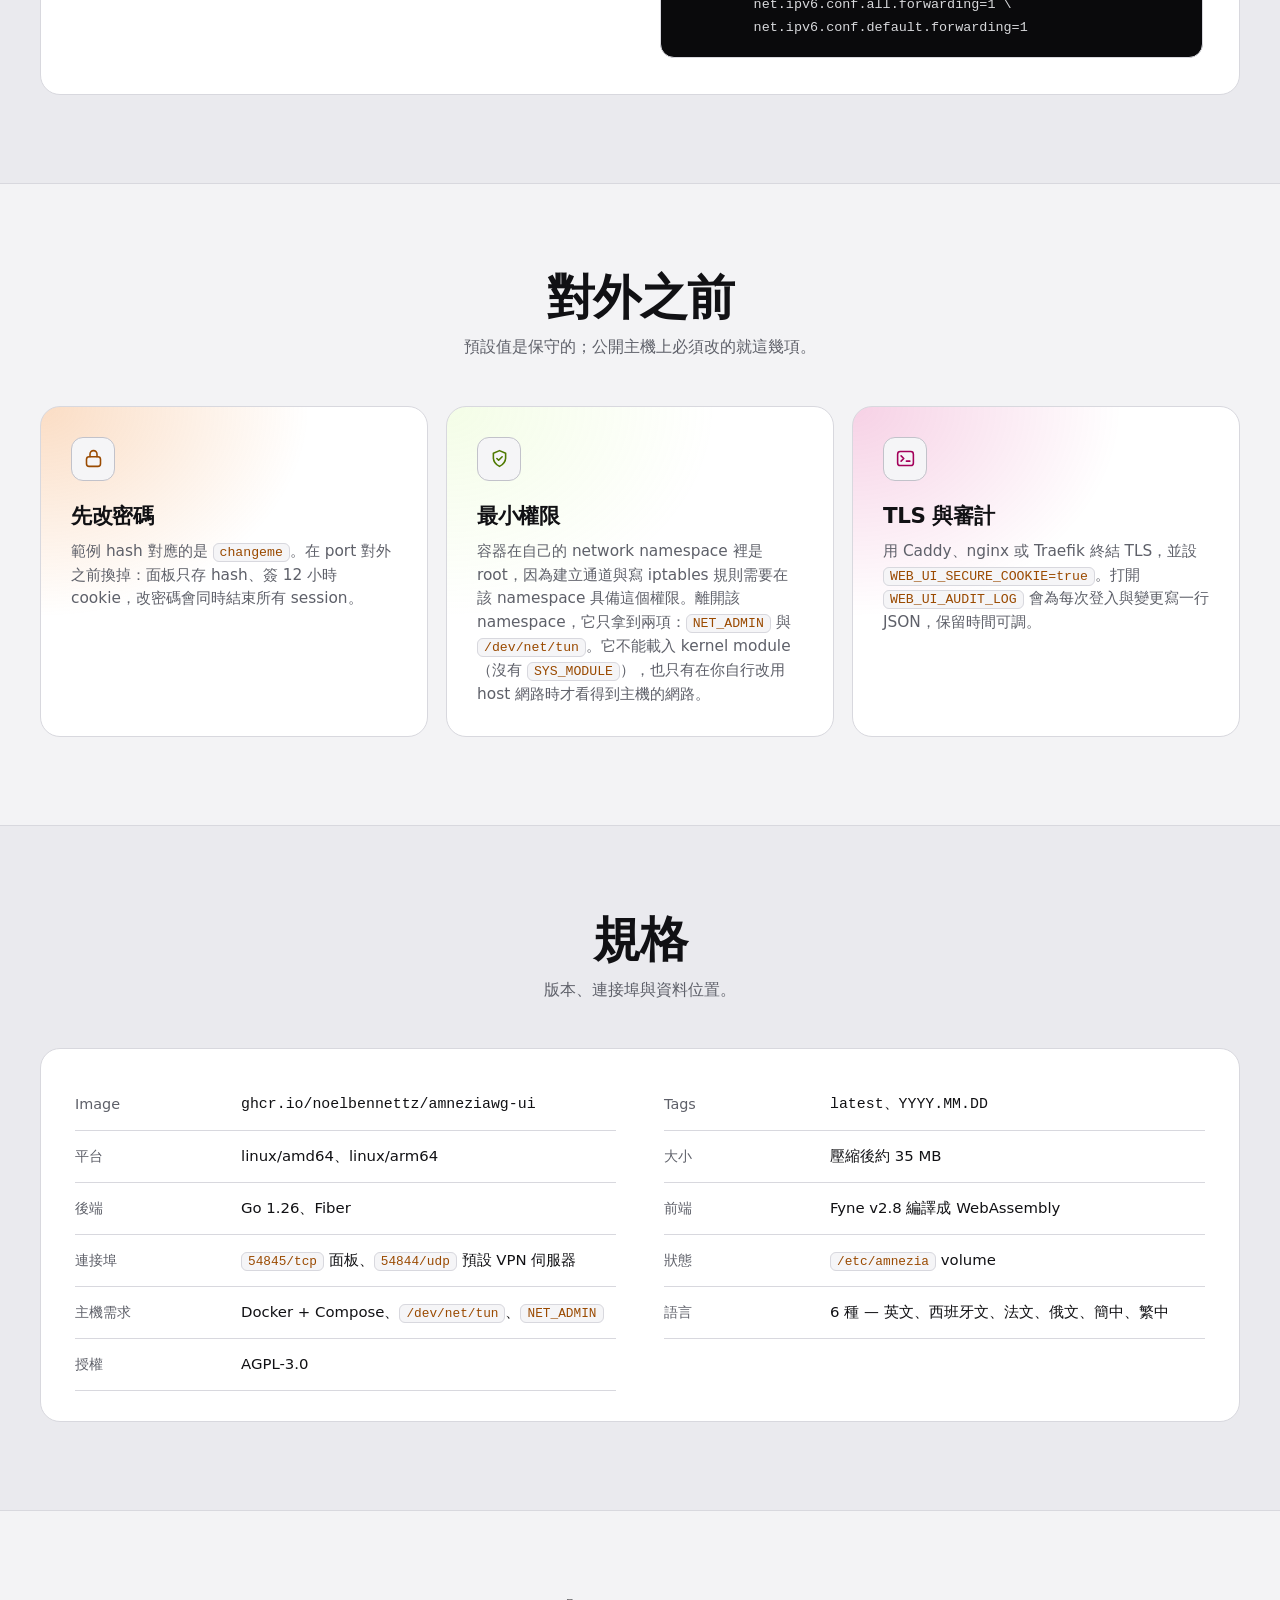
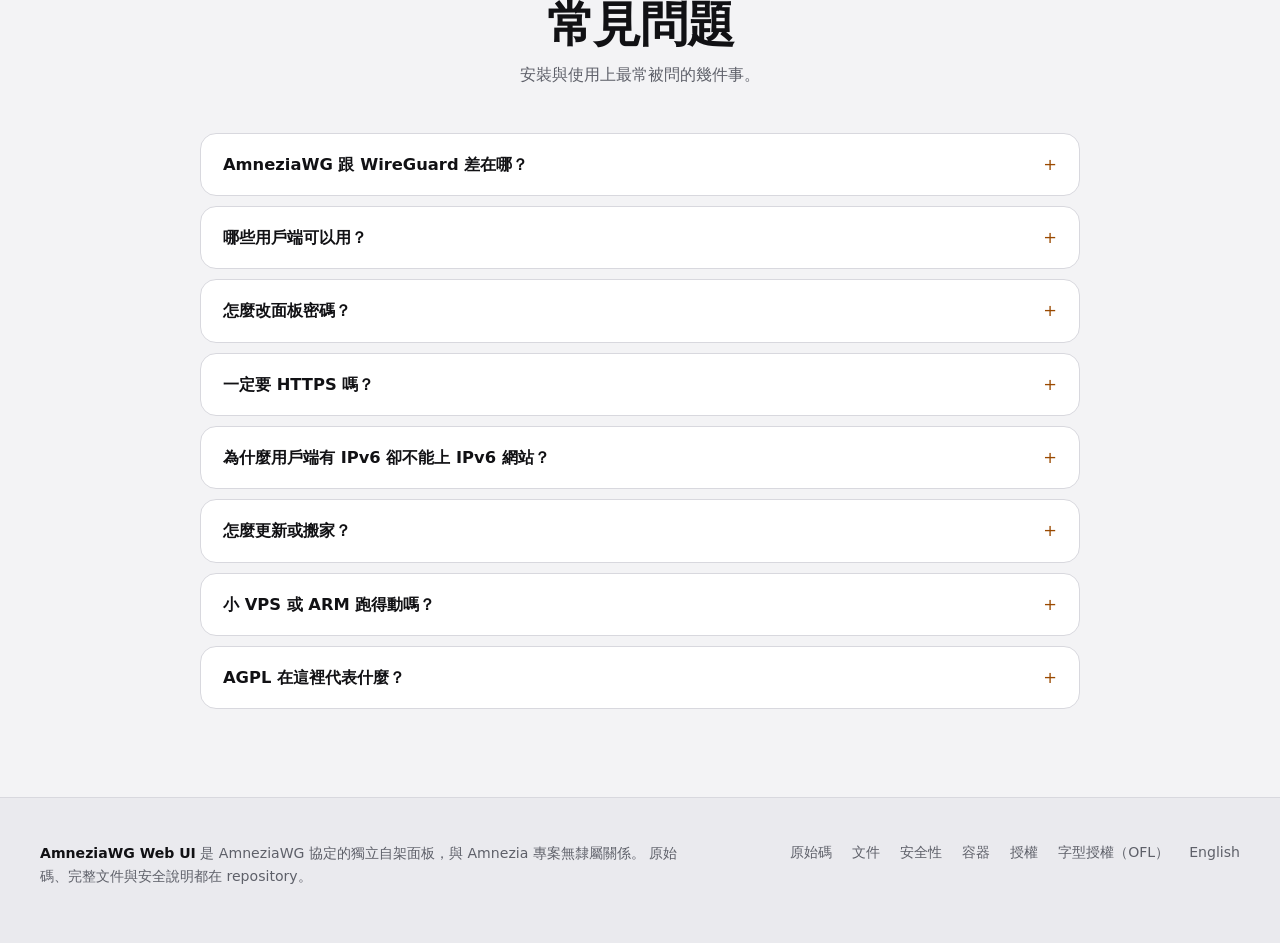
==== commit a1cb8615: "Answer the review: removal consequences, password default, version line down -v now names web_config" ====
--- a/docs/zh.html
+++ b/docs/zh.html
@@ -271,6 +271,7 @@
 curl -s localhost:54845/status   # 預期：Container Uptime: 0d 0h 0m 3s</code></pre>
         </div>
         <p>如果容器一直重啟而不是穩定執行，<code>docker compose logs app</code> 會說原因：埠被佔用，或主機沒有 <code>/dev/net/tun</code>。</p>
+        <p>登入後建立伺服器、新增用戶端，會拿到 <code>.conf</code>、QR 與 <code>vpn://</code>。用戶端匯入後幾秒內，面板該出現 handshake 時間與流量（頁面每 5 秒更新一次）。</p>
       </div>
     </div>
     <p class="note">
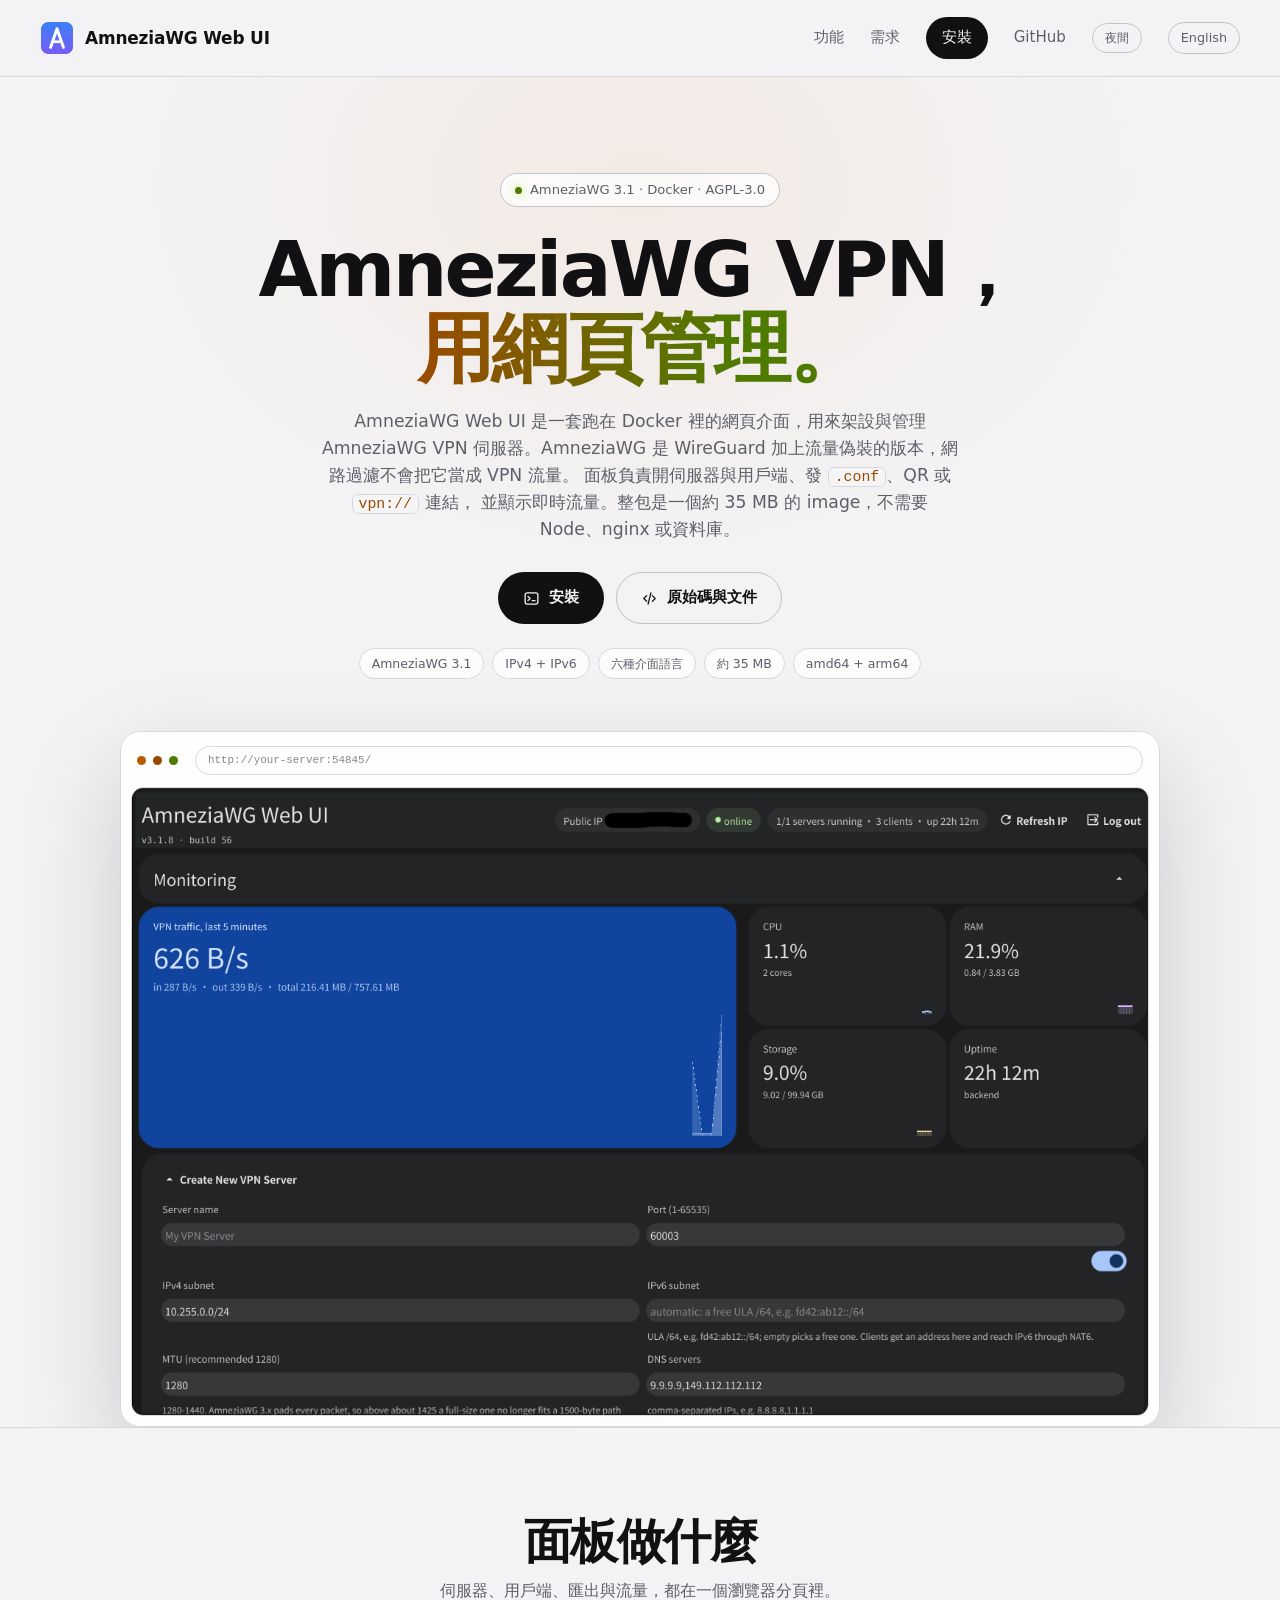
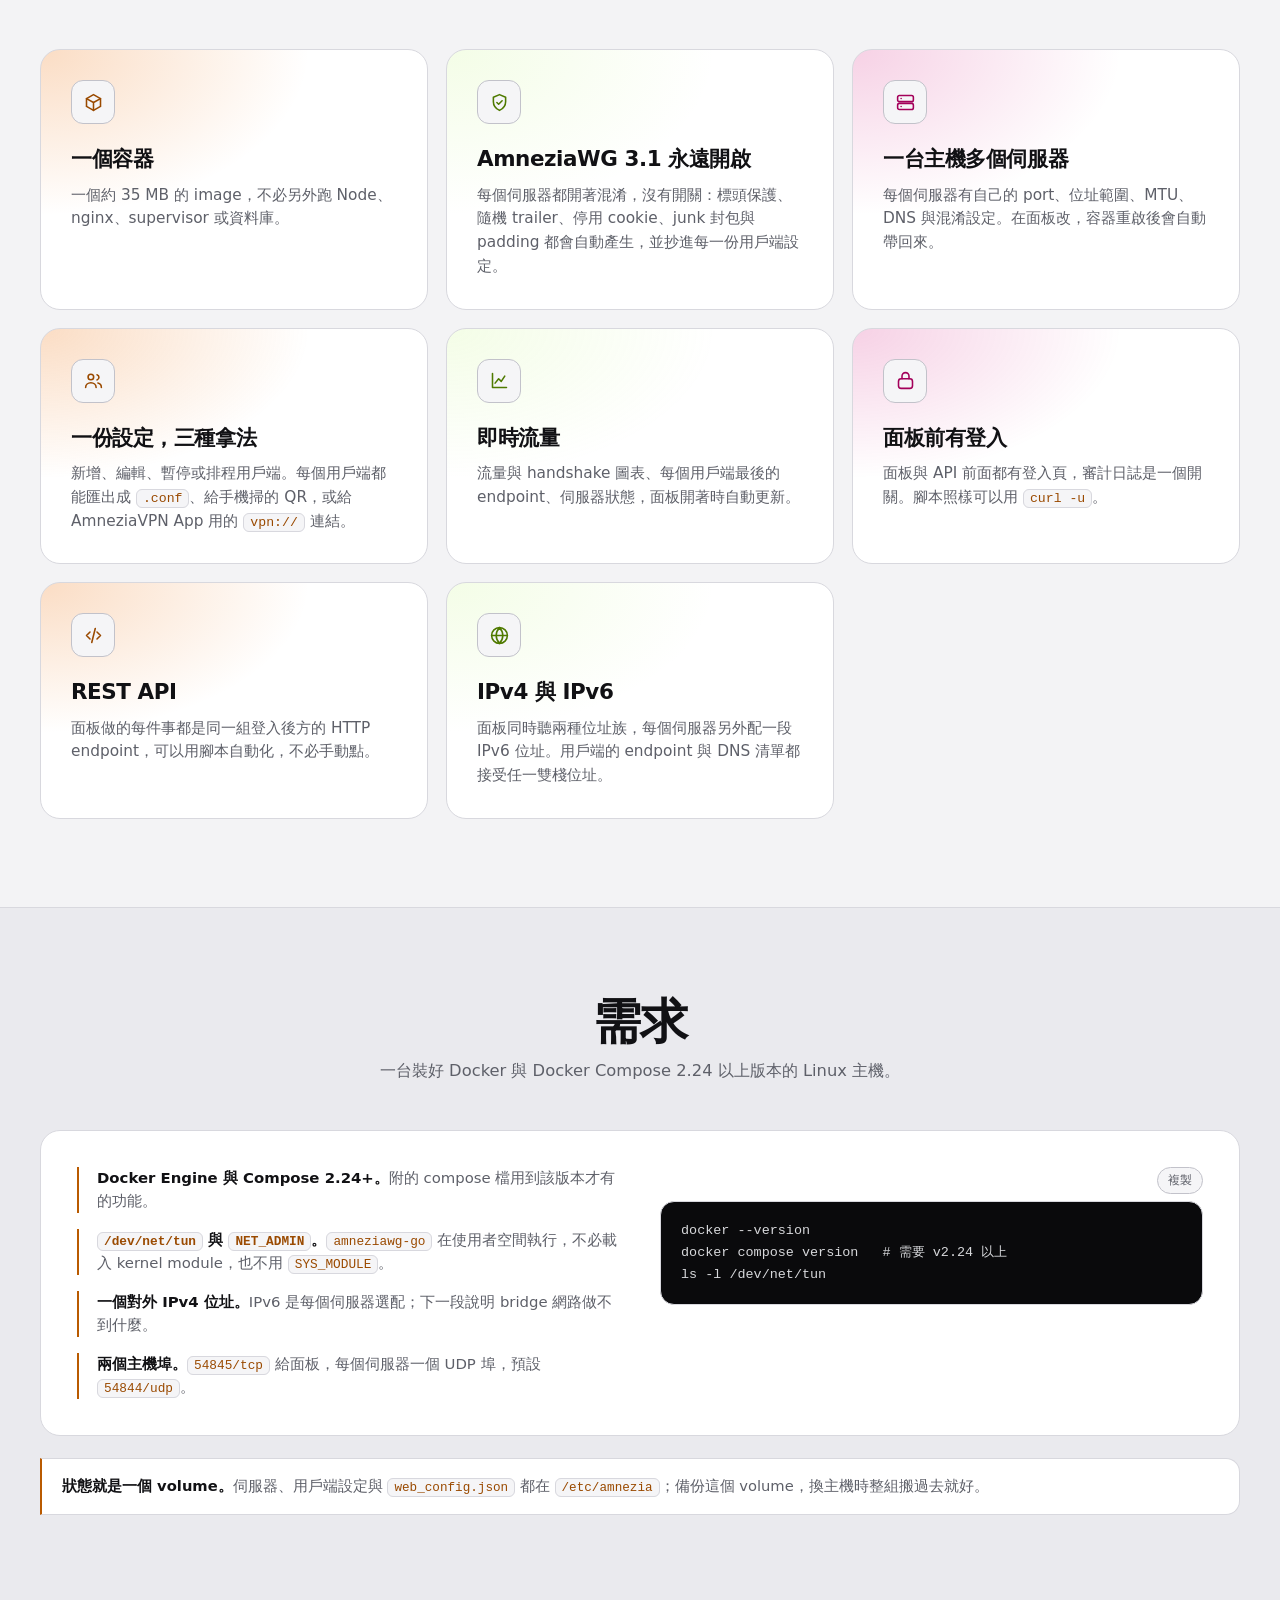
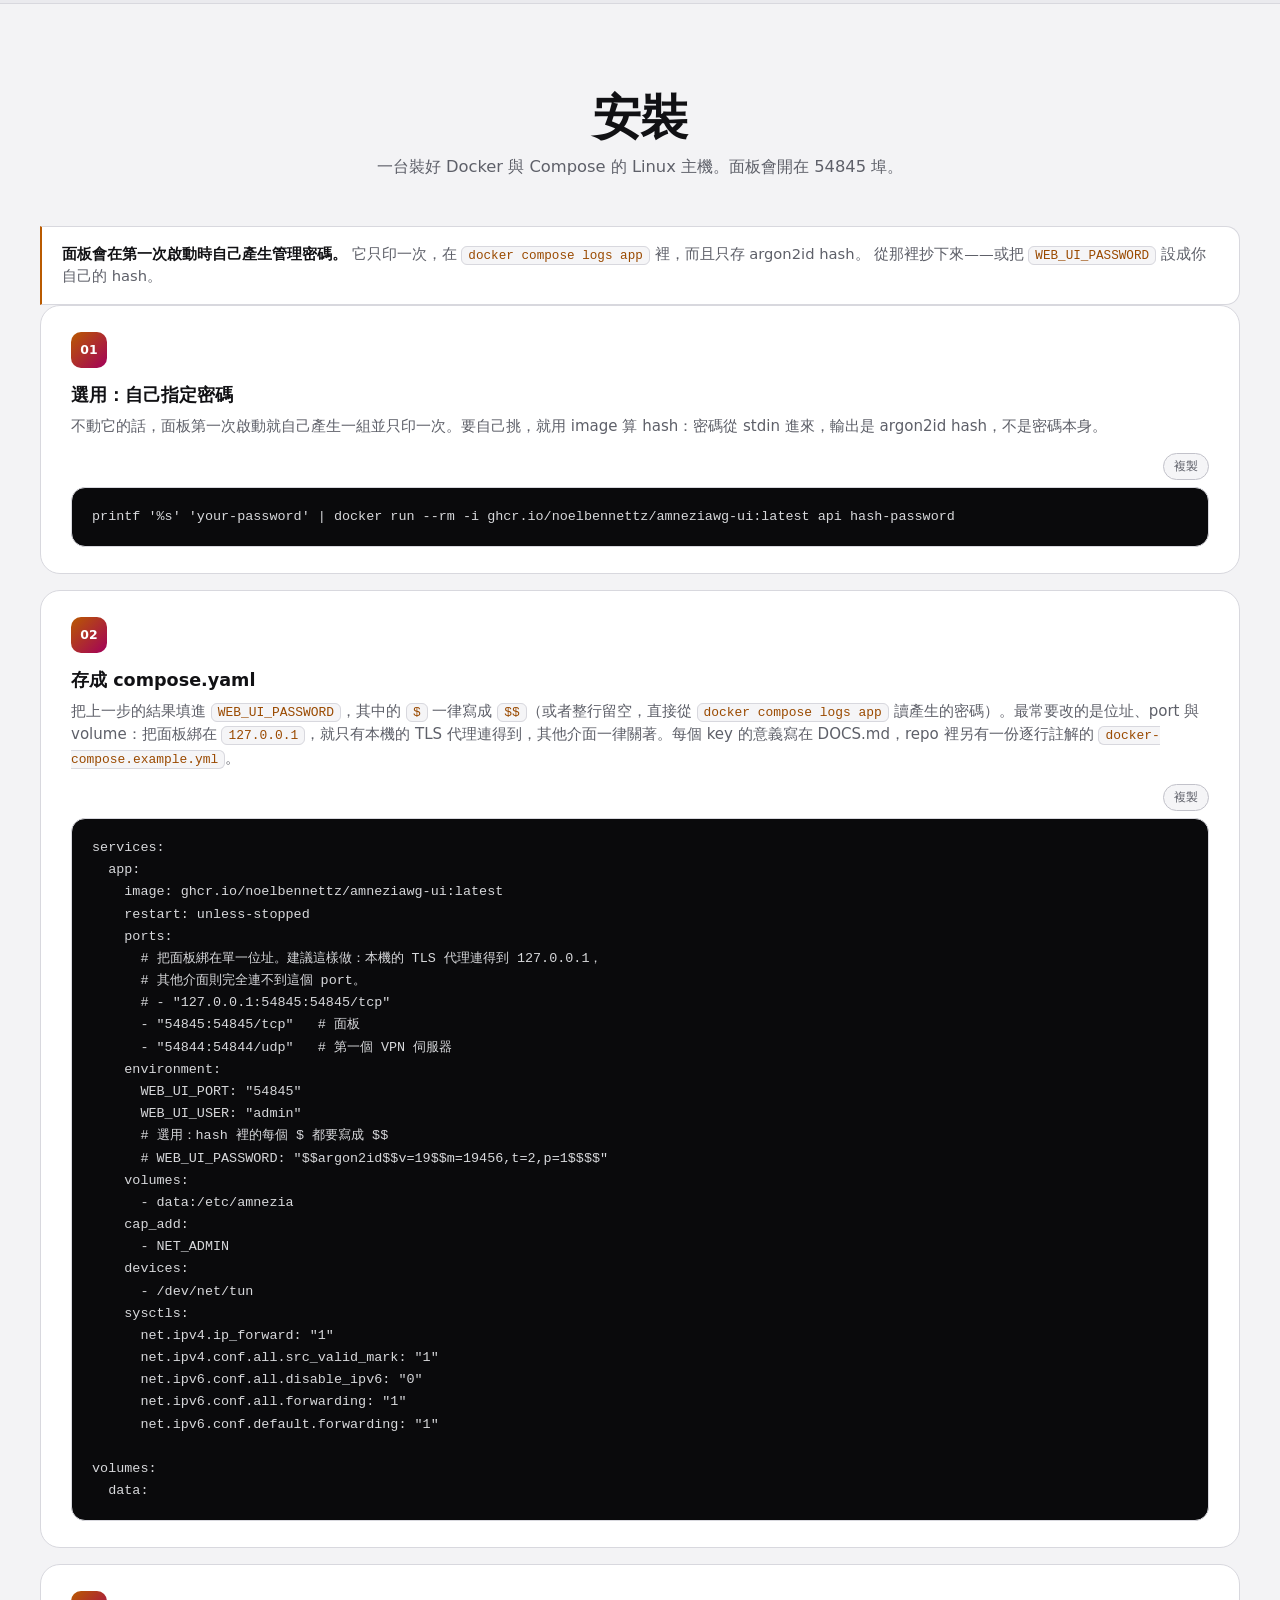
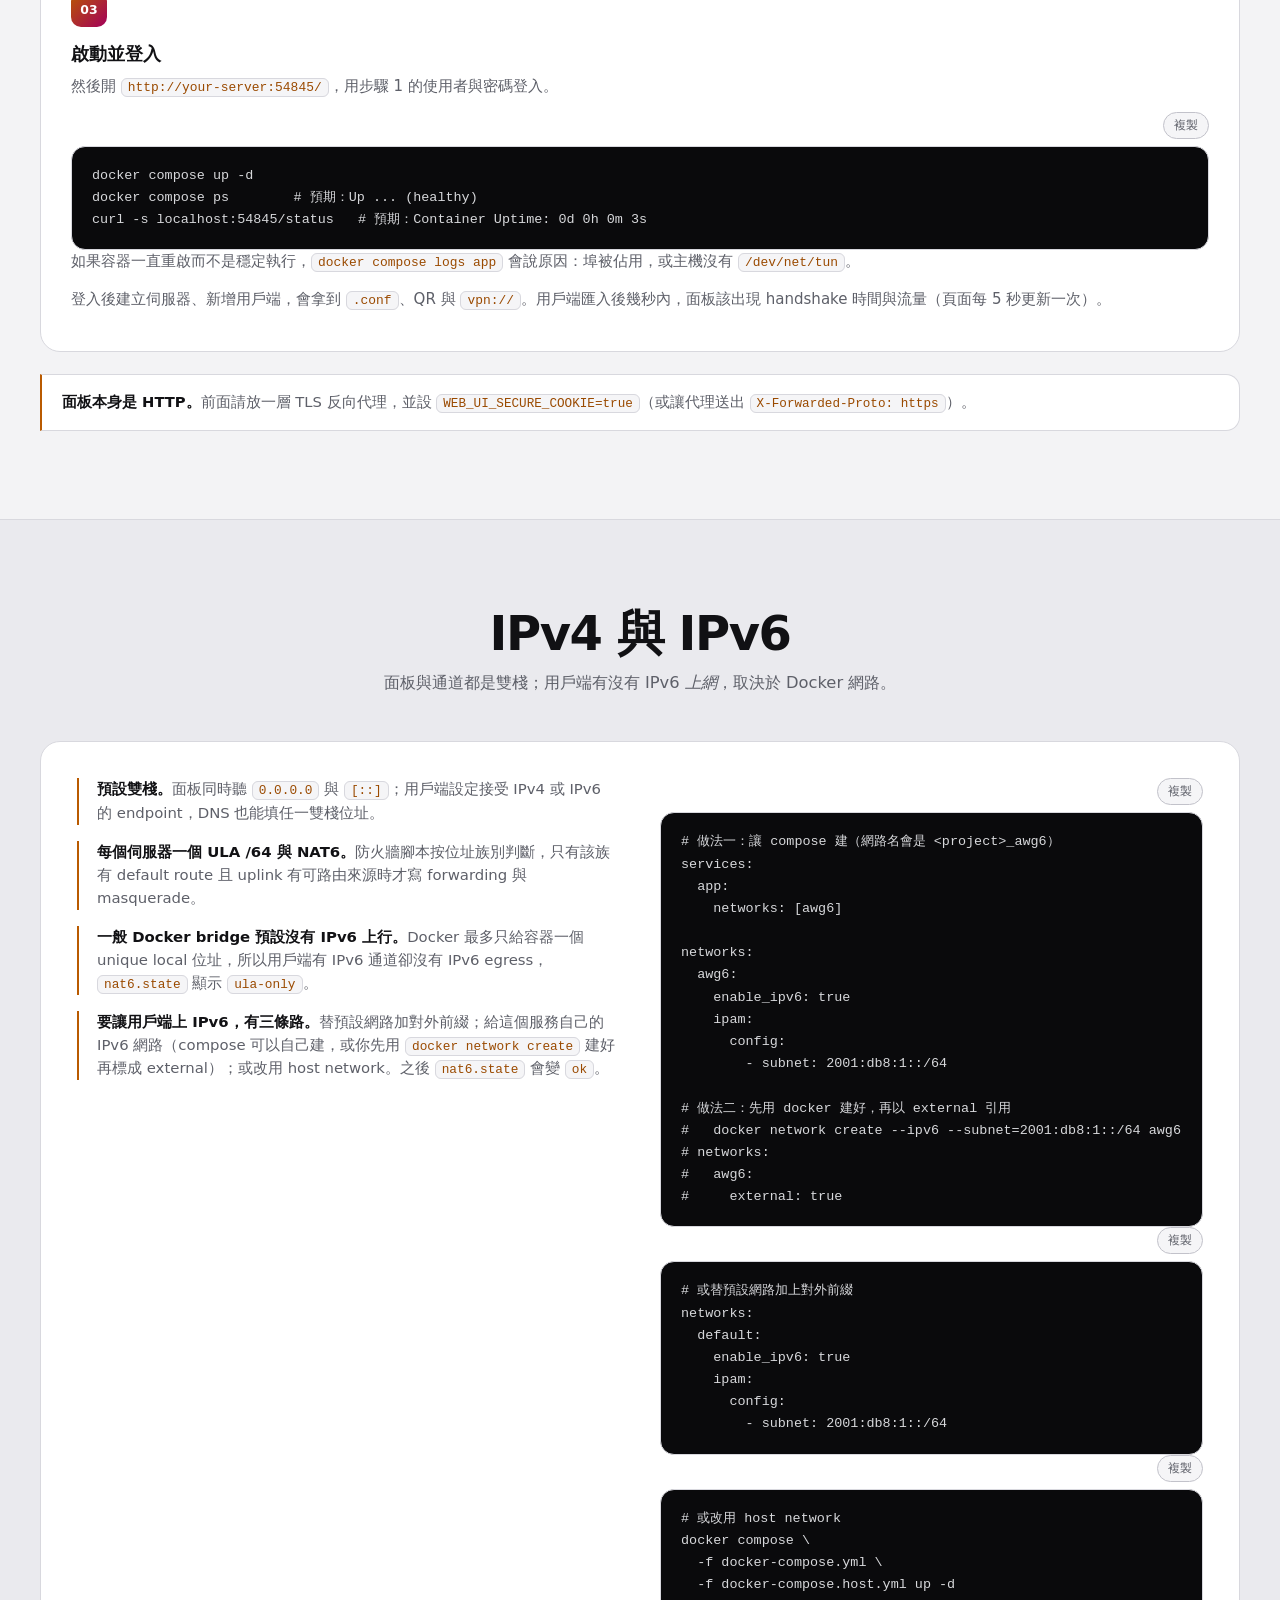
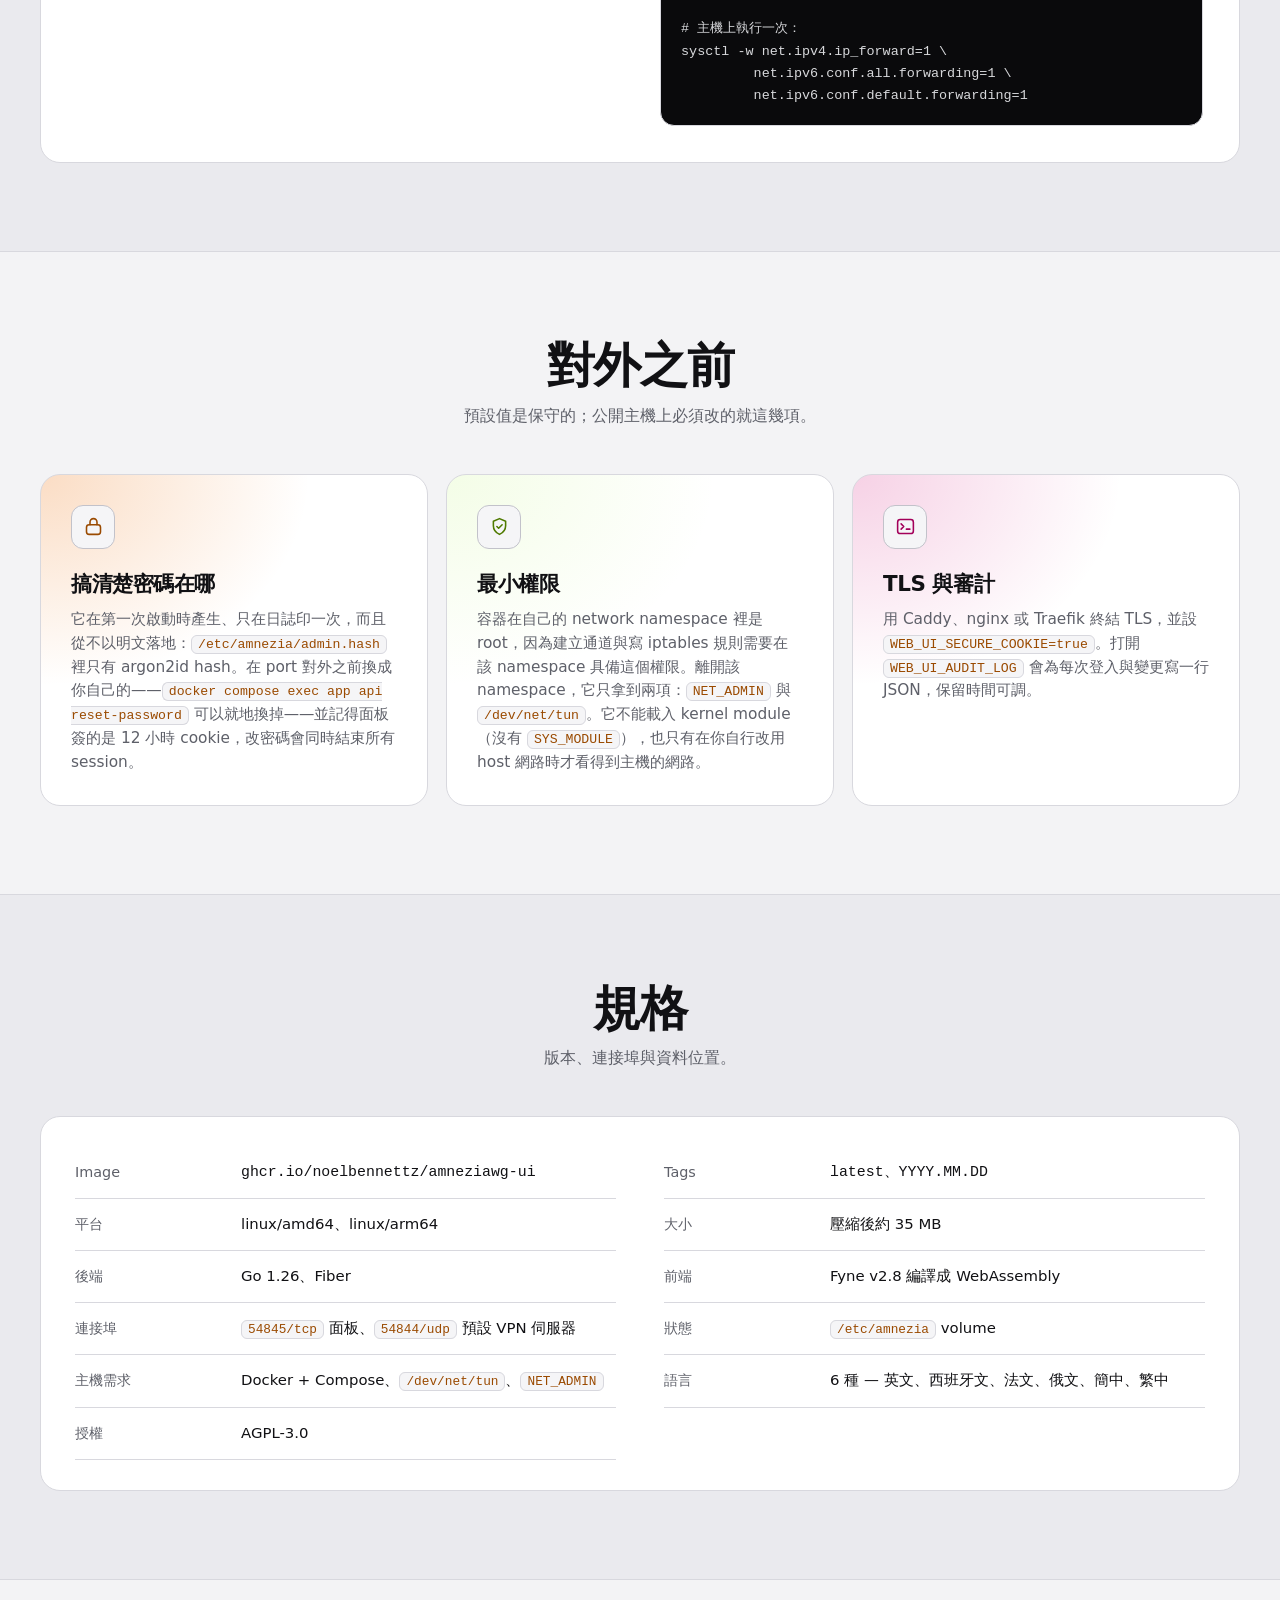
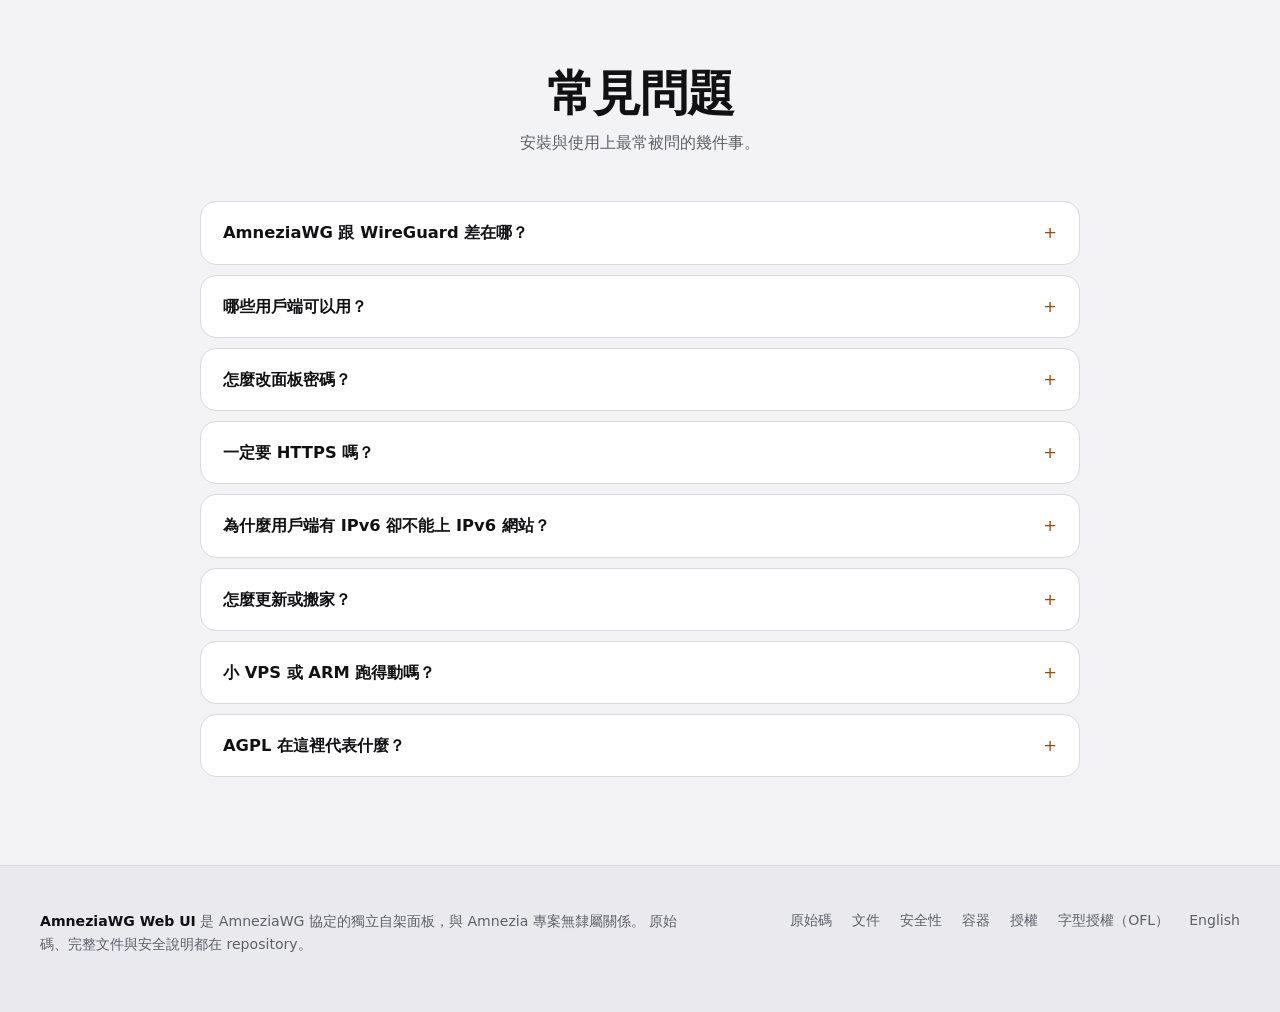
==== commit 55251a76: "Generate the admin password instead of shipping "changeme" The panel no longer starts on a password " ====
--- a/docs/zh.html
+++ b/docs/zh.html
@@ -212,22 +212,22 @@
       <p>一台裝好 Docker 與 Compose 的 Linux 主機。面板會開在 54845 埠。</p>
     </div>
     <p class="note">
-      <strong>image 預設是 <code>admin</code> / <code>changeme</code>。</strong>
-      在 <code>WEB_UI_PASSWORD</code> 換成你自己的 hash 之前，連得到這個埠的人都能登入。
-      先換掉——或先只綁在 <code>127.0.0.1</code>。
+      <strong>面板會在第一次啟動時自己產生管理密碼。</strong>
+      它只印一次，在 <code>docker compose logs app</code> 裡，而且只存 argon2id hash。
+      從那裡抄下來——或把 <code>WEB_UI_PASSWORD</code> 設成你自己的 hash。
     </p>
     <div class="steps">
       <div class="step">
-        <h3>先算面板密碼的 hash</h3>
-        <p>容器存的是 <code>base64(sha256(密碼))</code>，不是密碼本身。</p>
-        <div class="copy-wrap">
-          <button class="copy" type="button" data-copy>複製</button>
-          <pre><code>printf 'your-password' | openssl dgst -binary -sha256 | base64</code></pre>
+        <h3>選用：自己指定密碼</h3>
+        <p>不動它的話，面板第一次啟動就自己產生一組並只印一次。要自己挑，就用 image 算 hash：密碼從 stdin 進來，輸出是 argon2id hash，不是密碼本身。</p>
+        <div class="copy-wrap">
+          <button class="copy" type="button" data-copy>複製</button>
+          <pre><code>printf '%s' 'your-password' | docker run --rm -i ghcr.io/noelbennettz/amneziawg-ui:latest api hash-password</code></pre>
         </div>
       </div>
       <div class="step">
         <h3>存成 compose.yaml</h3>
-        <p>把上一步的結果填進 <code>WEB_UI_PASSWORD</code>。最常要改的是位址、port 與 volume：把面板綁在 <code>127.0.0.1</code>，就只有本機的 TLS 代理連得到，其他介面一律關著。每個 key 的意義寫在 DOCS.md，repo 裡另有一份逐行註解的 <code>docker-compose.example.yml</code>。</p>
+        <p>把上一步的結果填進 <code>WEB_UI_PASSWORD</code>，其中的 <code>$</code> 一律寫成 <code>$$</code>（或者整行留空，直接從 <code>docker compose logs app</code> 讀產生的密碼）。最常要改的是位址、port 與 volume：把面板綁在 <code>127.0.0.1</code>，就只有本機的 TLS 代理連得到，其他介面一律關著。每個 key 的意義寫在 DOCS.md，repo 裡另有一份逐行註解的 <code>docker-compose.example.yml</code>。</p>
         <div class="copy-wrap">
           <button class="copy" type="button" data-copy>複製</button>
           <pre><code>services:
@@ -243,7 +243,8 @@
     environment:
       WEB_UI_PORT: "54845"
       WEB_UI_USER: "admin"
-      WEB_UI_PASSWORD: "REPLACE_WITH_HASH"
+      # 選用：hash 裡的每個 $ 都要寫成 $$
+      # WEB_UI_PASSWORD: "$$argon2id$$v=19$$m=19456,t=2,p=1$$<salt>$$<hash>"
     volumes:
       - data:/etc/amnezia
     cap_add:
@@ -354,8 +355,8 @@
     <div class="grid">
       <article class="card">
         <div class="icon"><svg aria-hidden="true"><use href="#i-lock"/></svg></div>
-        <h3>先改密碼</h3>
-        <p>範例 hash 對應的是 <code>changeme</code>。在 port 對外之前換掉：面板只存 hash、簽 12 小時 cookie，改密碼會同時結束所有 session。</p>
+        <h3>搞清楚密碼在哪</h3>
+        <p>它在第一次啟動時產生、只在日誌印一次，而且從不以明文落地：<code>/etc/amnezia/admin.hash</code> 裡只有 argon2id hash。在 port 對外之前換成你自己的——<code>docker compose exec app api reset-password</code> 可以就地換掉——並記得面板簽的是 12 小時 cookie，改密碼會同時結束所有 session。</p>
       </article>
       <article class="card">
         <div class="icon"><svg aria-hidden="true"><use href="#i-shield"/></svg></div>
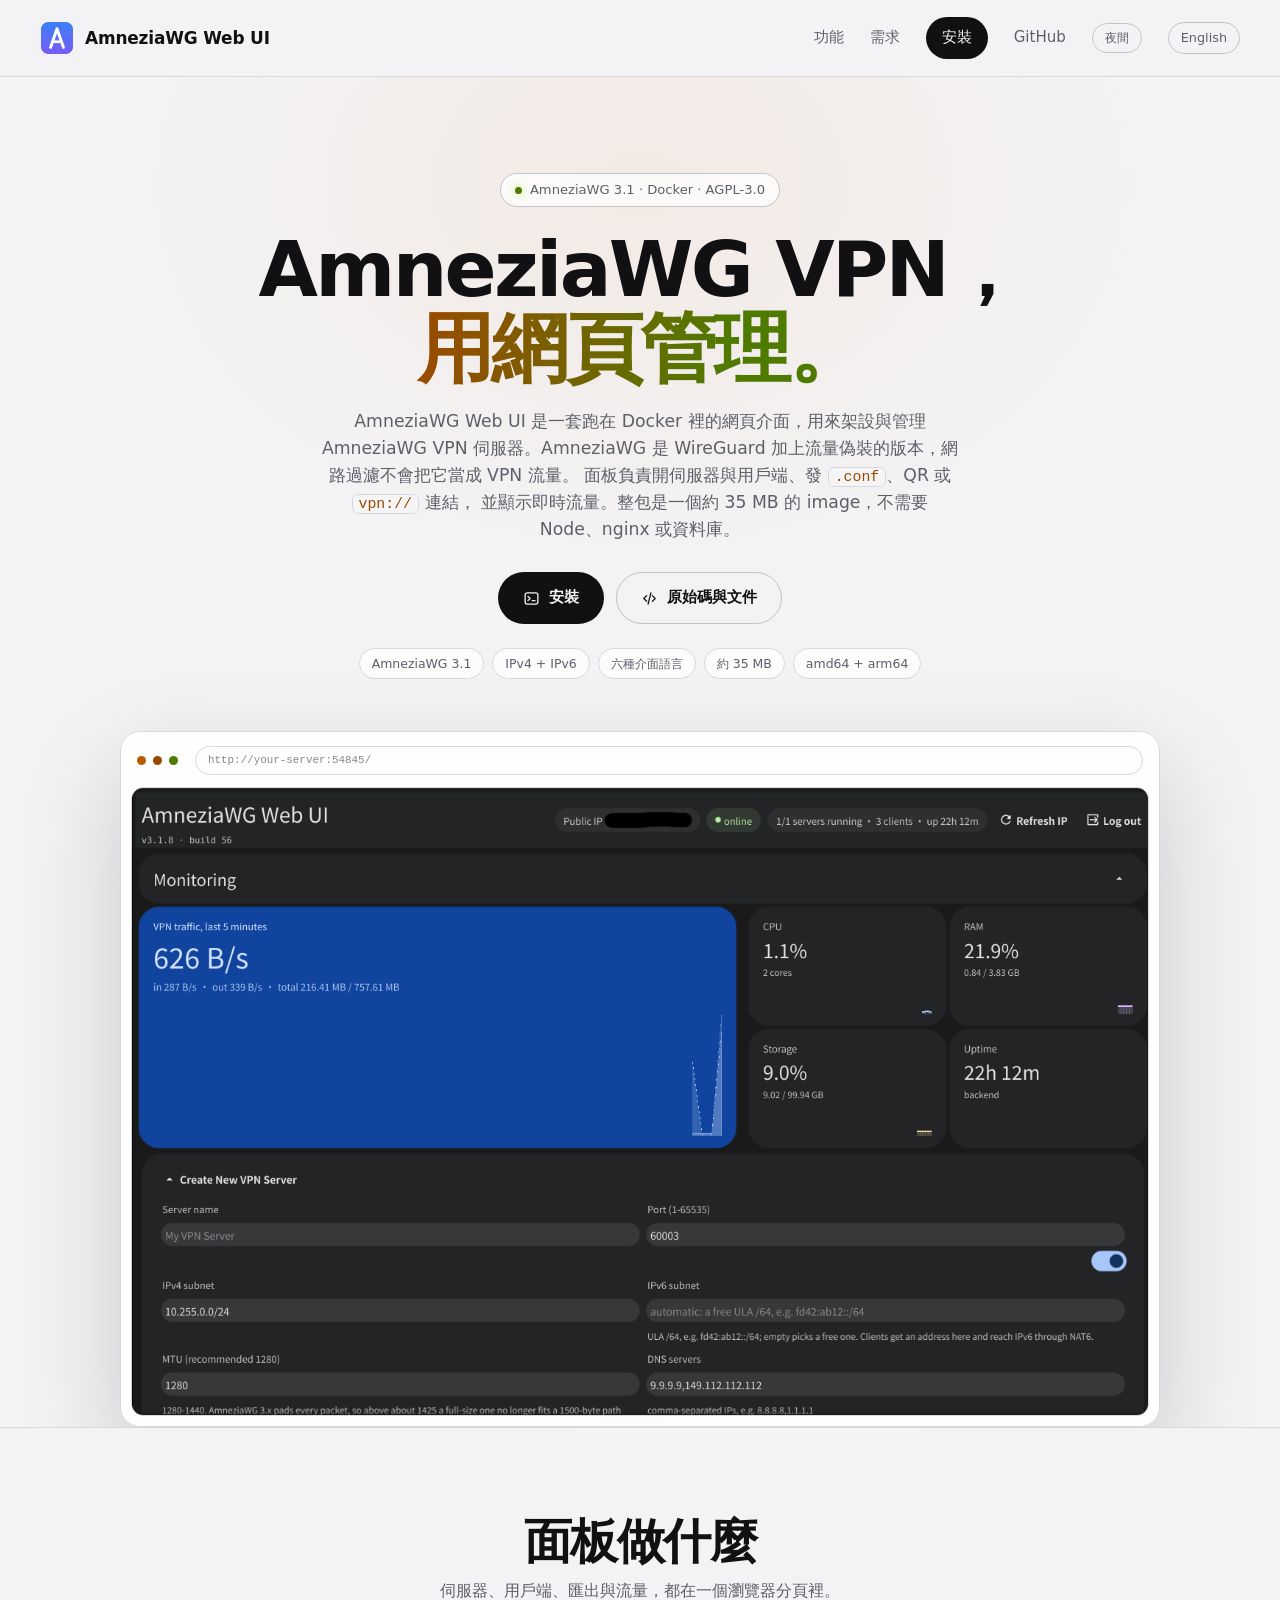
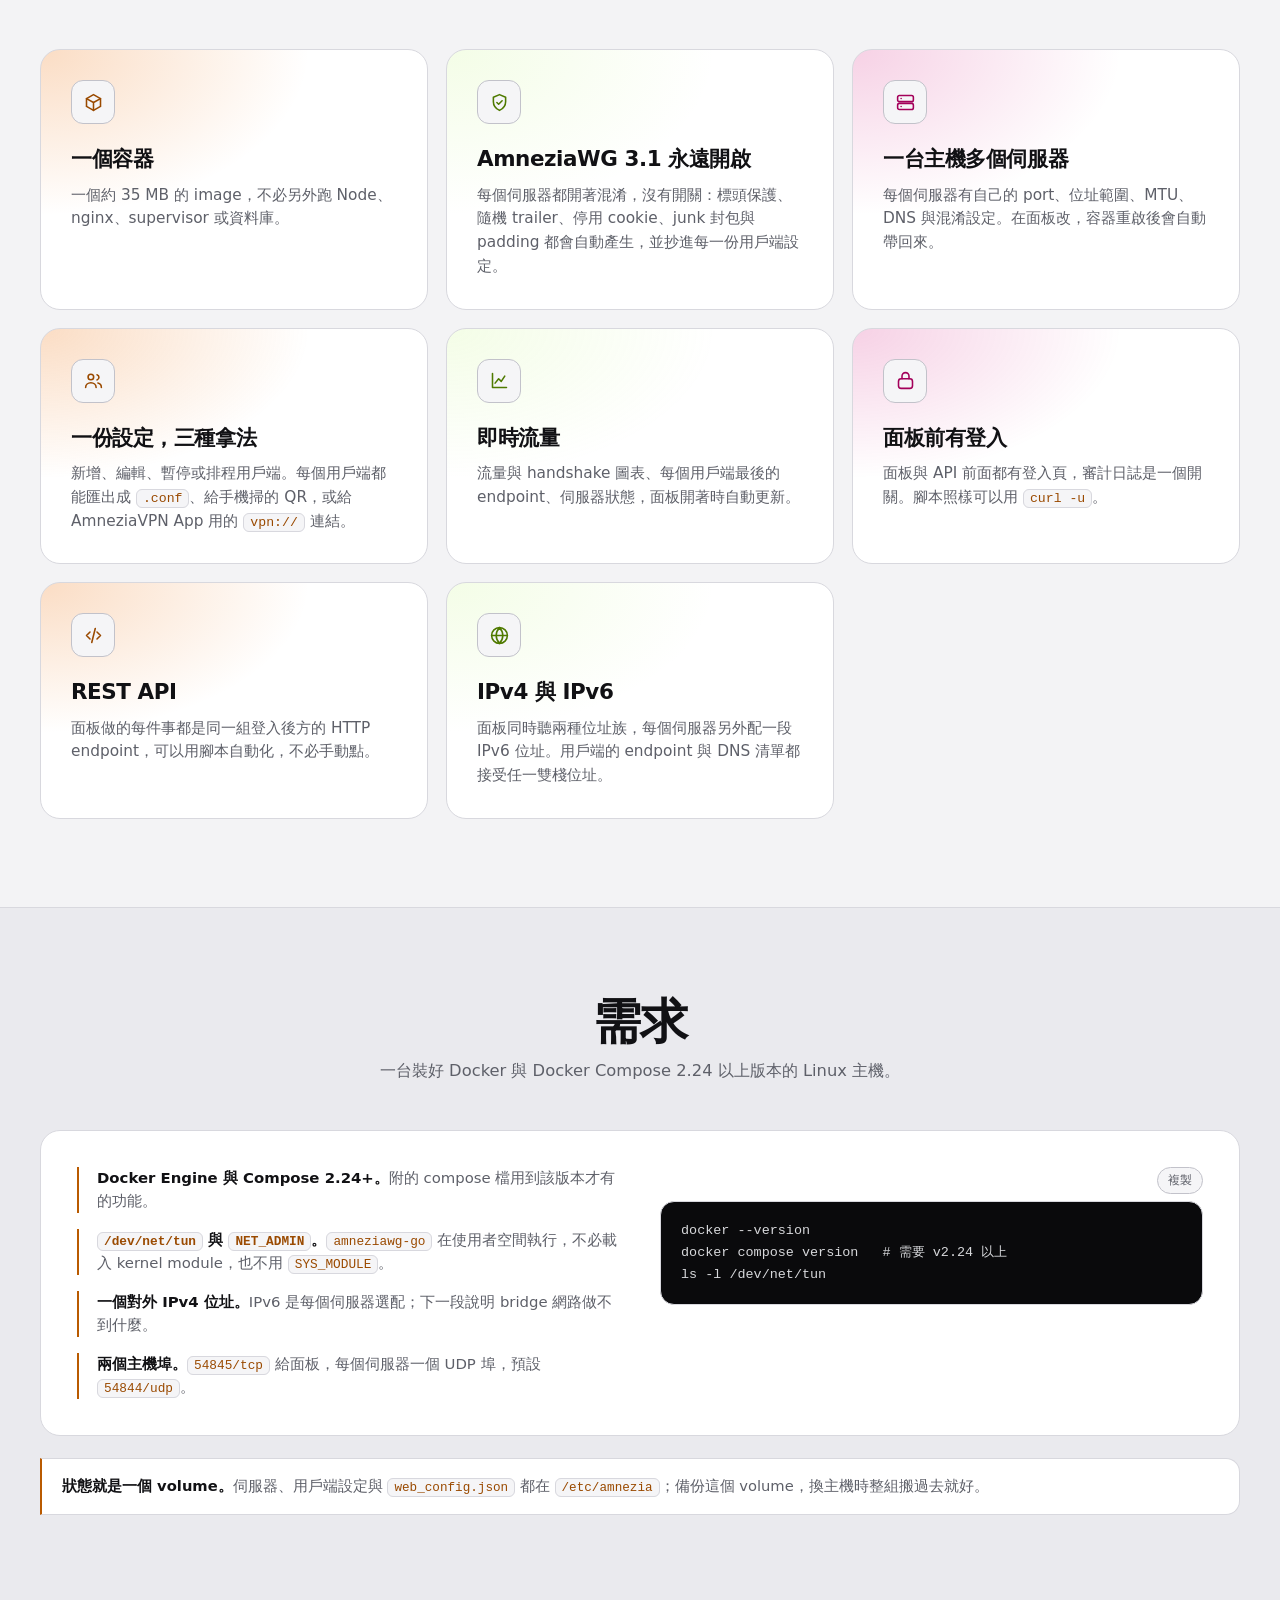
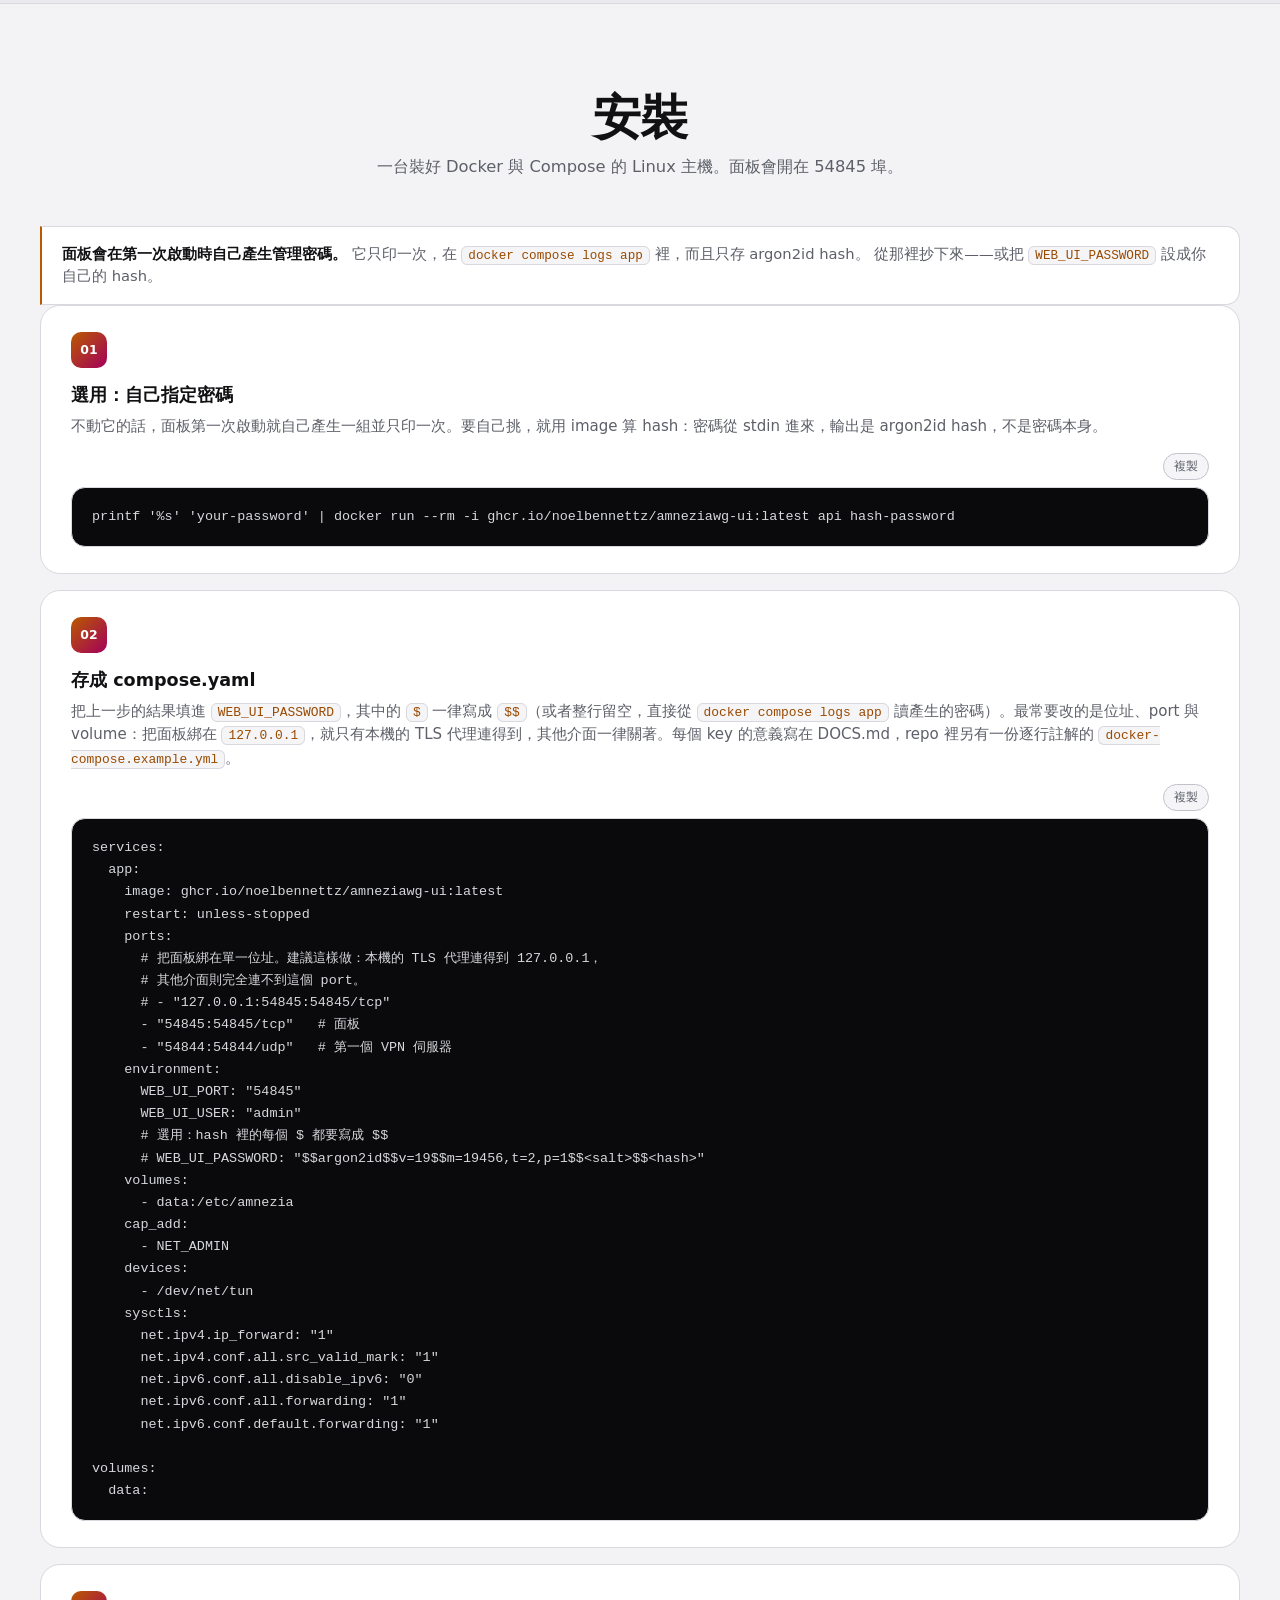
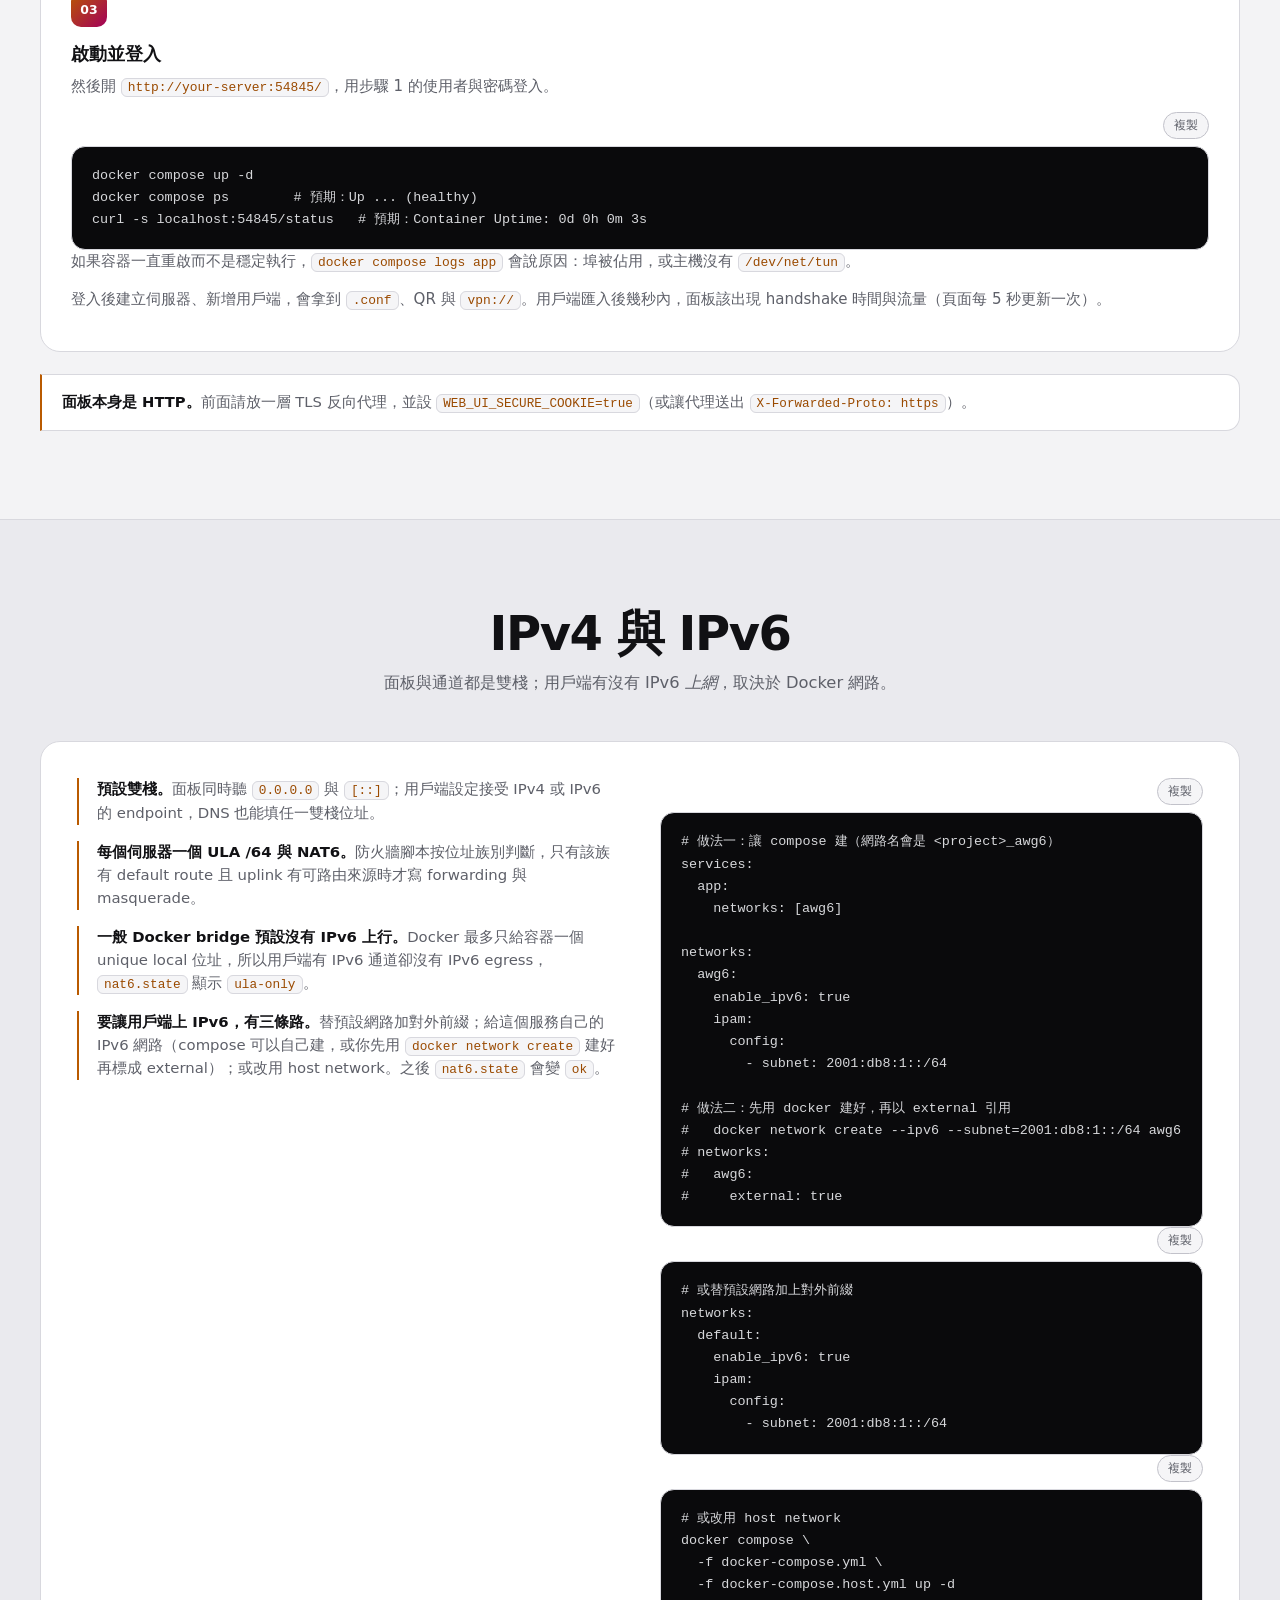
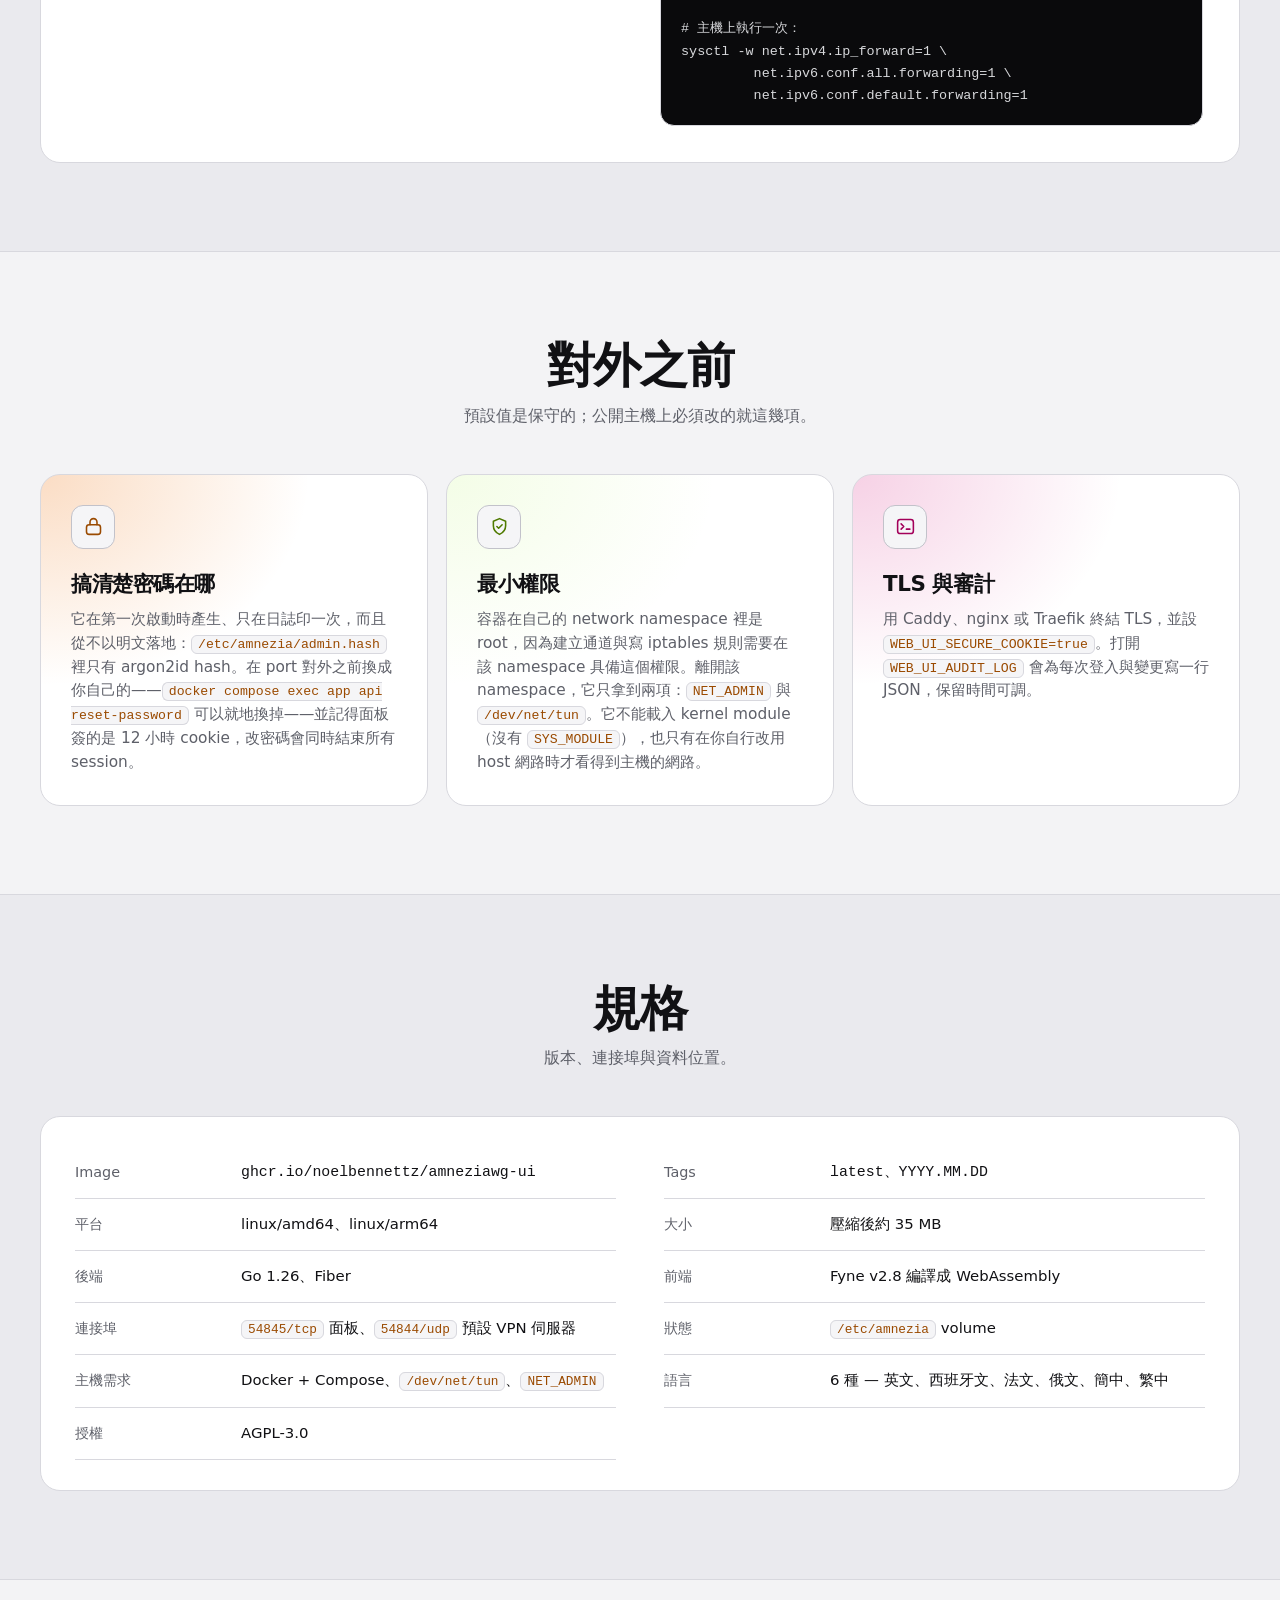
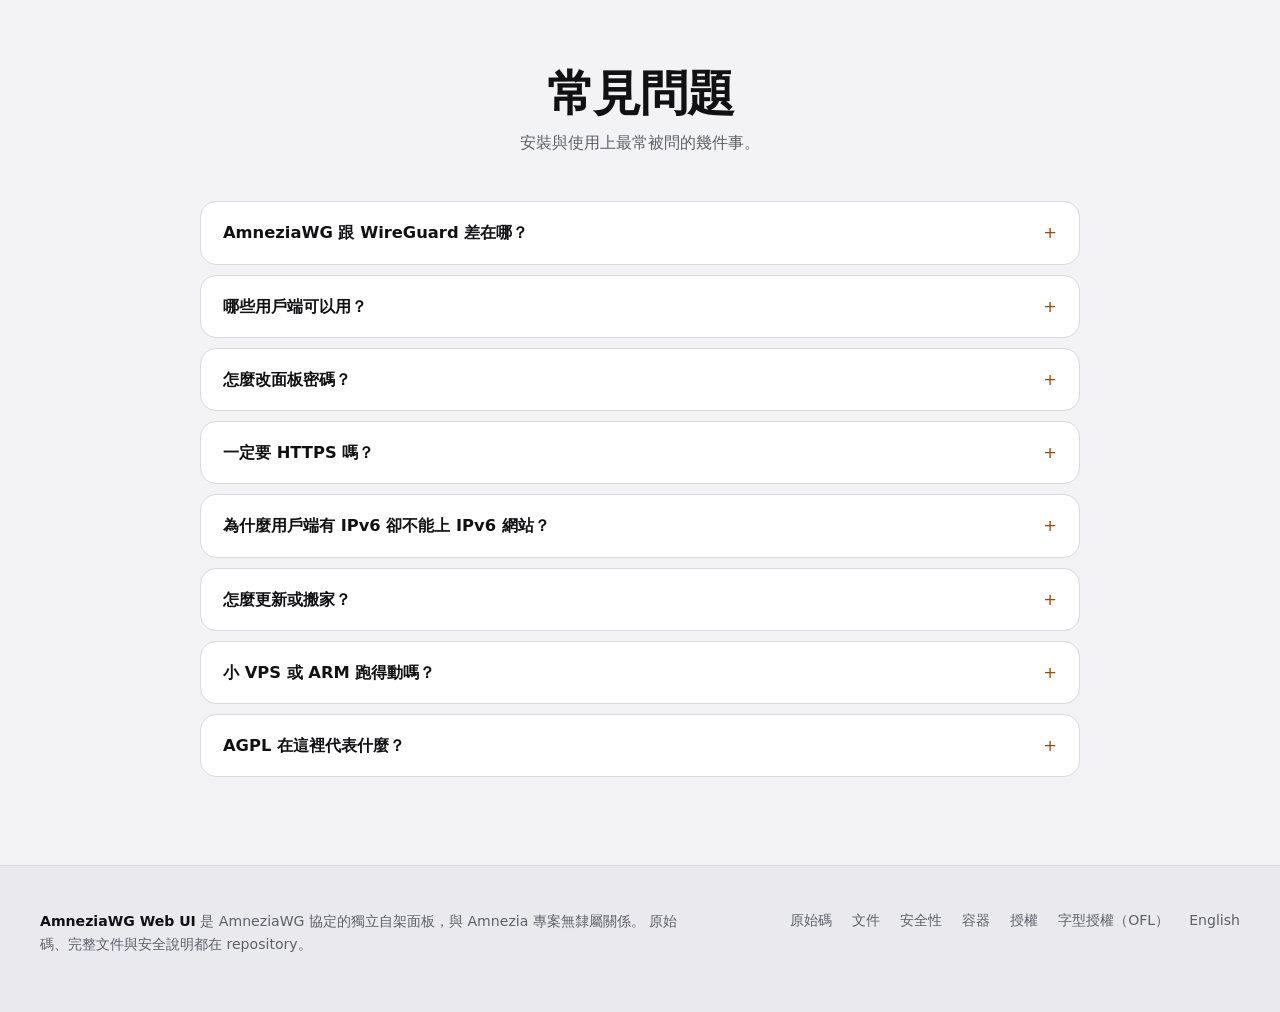
==== commit cbd19073: "Escape the hash placeholders in the compose snippet Signed-off-by: Noel Bennett <351830989+noelbenne" ====
--- a/docs/zh.html
+++ b/docs/zh.html
@@ -244,7 +244,7 @@
       WEB_UI_PORT: "54845"
       WEB_UI_USER: "admin"
       # 選用：hash 裡的每個 $ 都要寫成 $$
-      # WEB_UI_PASSWORD: "$$argon2id$$v=19$$m=19456,t=2,p=1$$<salt>$$<hash>"
+      # WEB_UI_PASSWORD: "$$argon2id$$v=19$$m=19456,t=2,p=1$$&lt;salt&gt;$$&lt;hash&gt;"
     volumes:
       - data:/etc/amnezia
     cap_add:
@@ -412,7 +412,7 @@
       </details>
       <details>
         <summary>怎麼改面板密碼？</summary>
-        <p>用 <code>printf 'your-password' | openssl dgst -binary -sha256 | base64</code> 算出新值，填進 <code>WEB_UI_PASSWORD</code>，重啟容器。改密碼會讓所有 session 立即失效。</p>
+        <p>執行 <code>printf '%s' 'your-password' | docker run --rm -i ghcr.io/noelbennettz/amneziawg-ui:latest api hash-password</code>，把 <code>$argon2id$…</code> 的結果填進 <code>WEB_UI_PASSWORD</code>，其中每個 <code>$</code> 都寫成 <code>$$</code>，再重啟容器；或直接執行 <code>docker compose exec app api reset-password</code> 就地產生一組。改密碼會讓所有 session 立即失效。</p>
       </details>
       <details>
         <summary>一定要 HTTPS 嗎？</summary>
